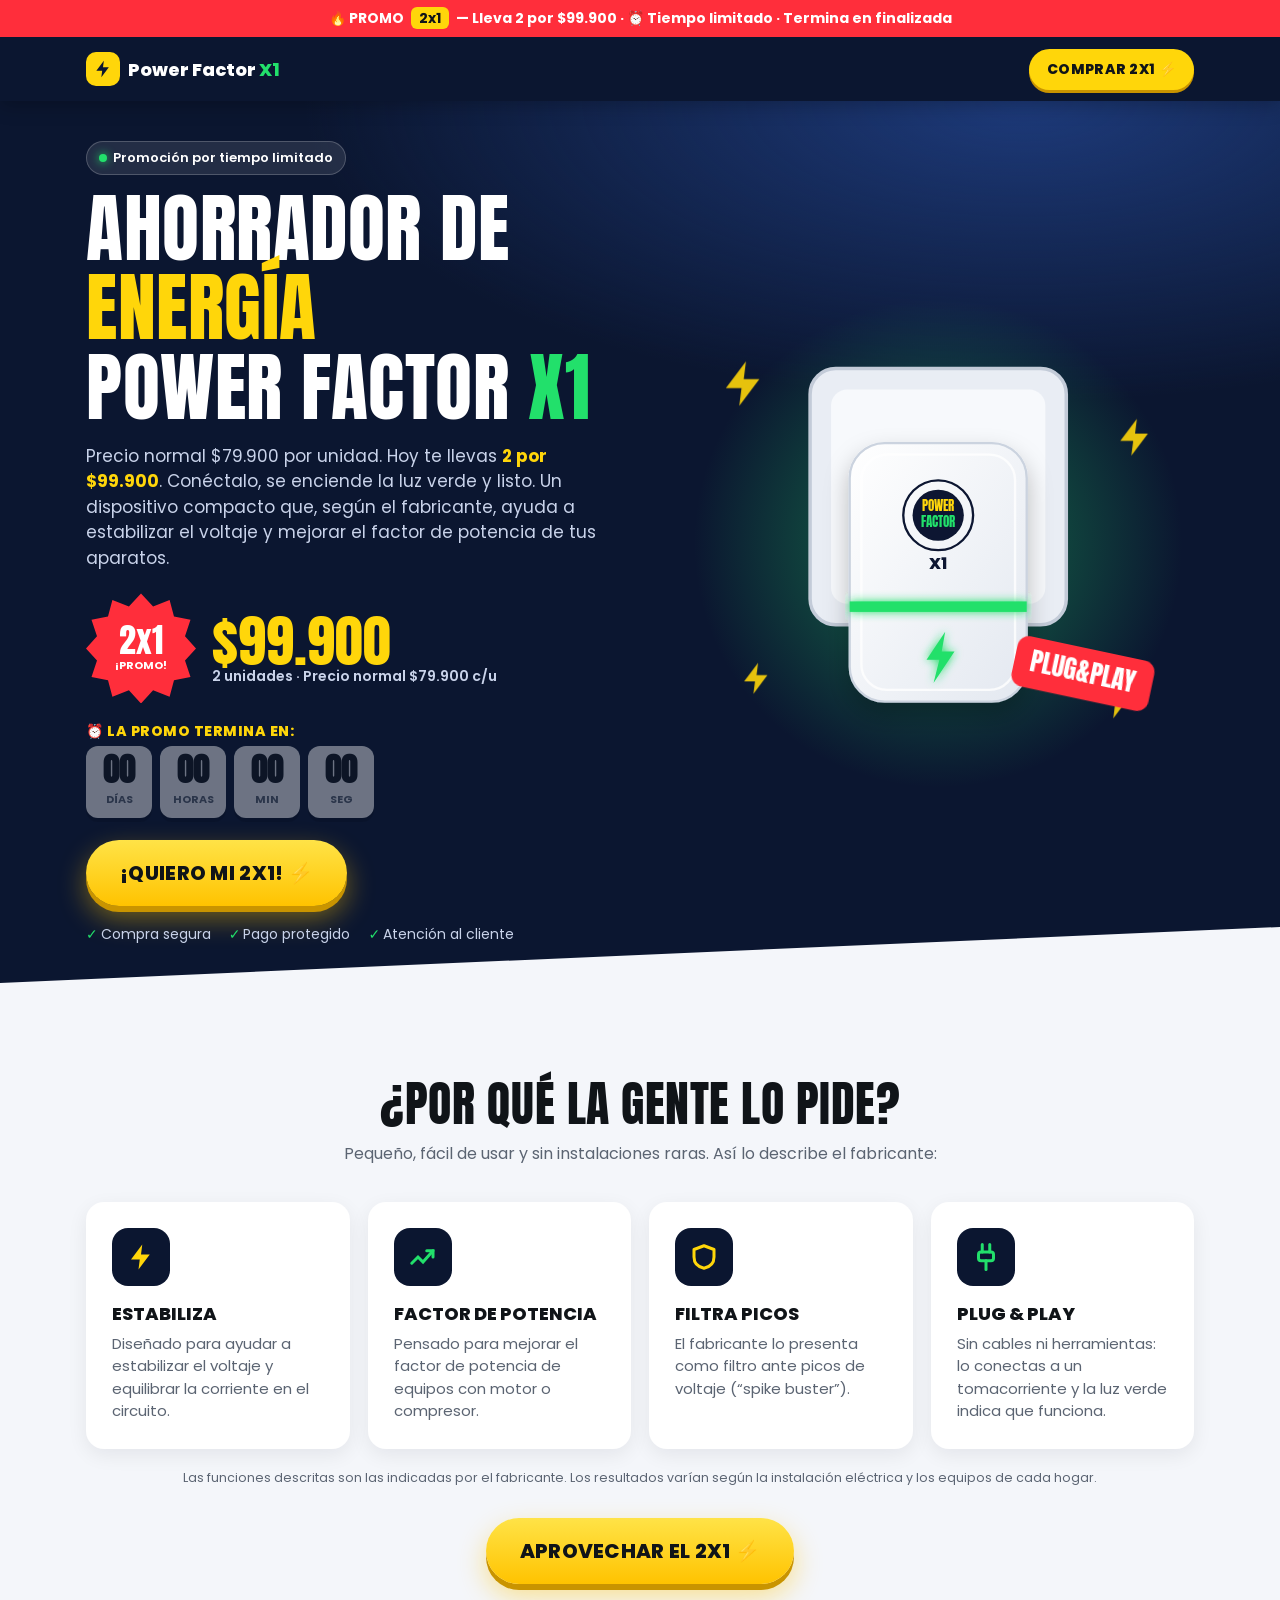
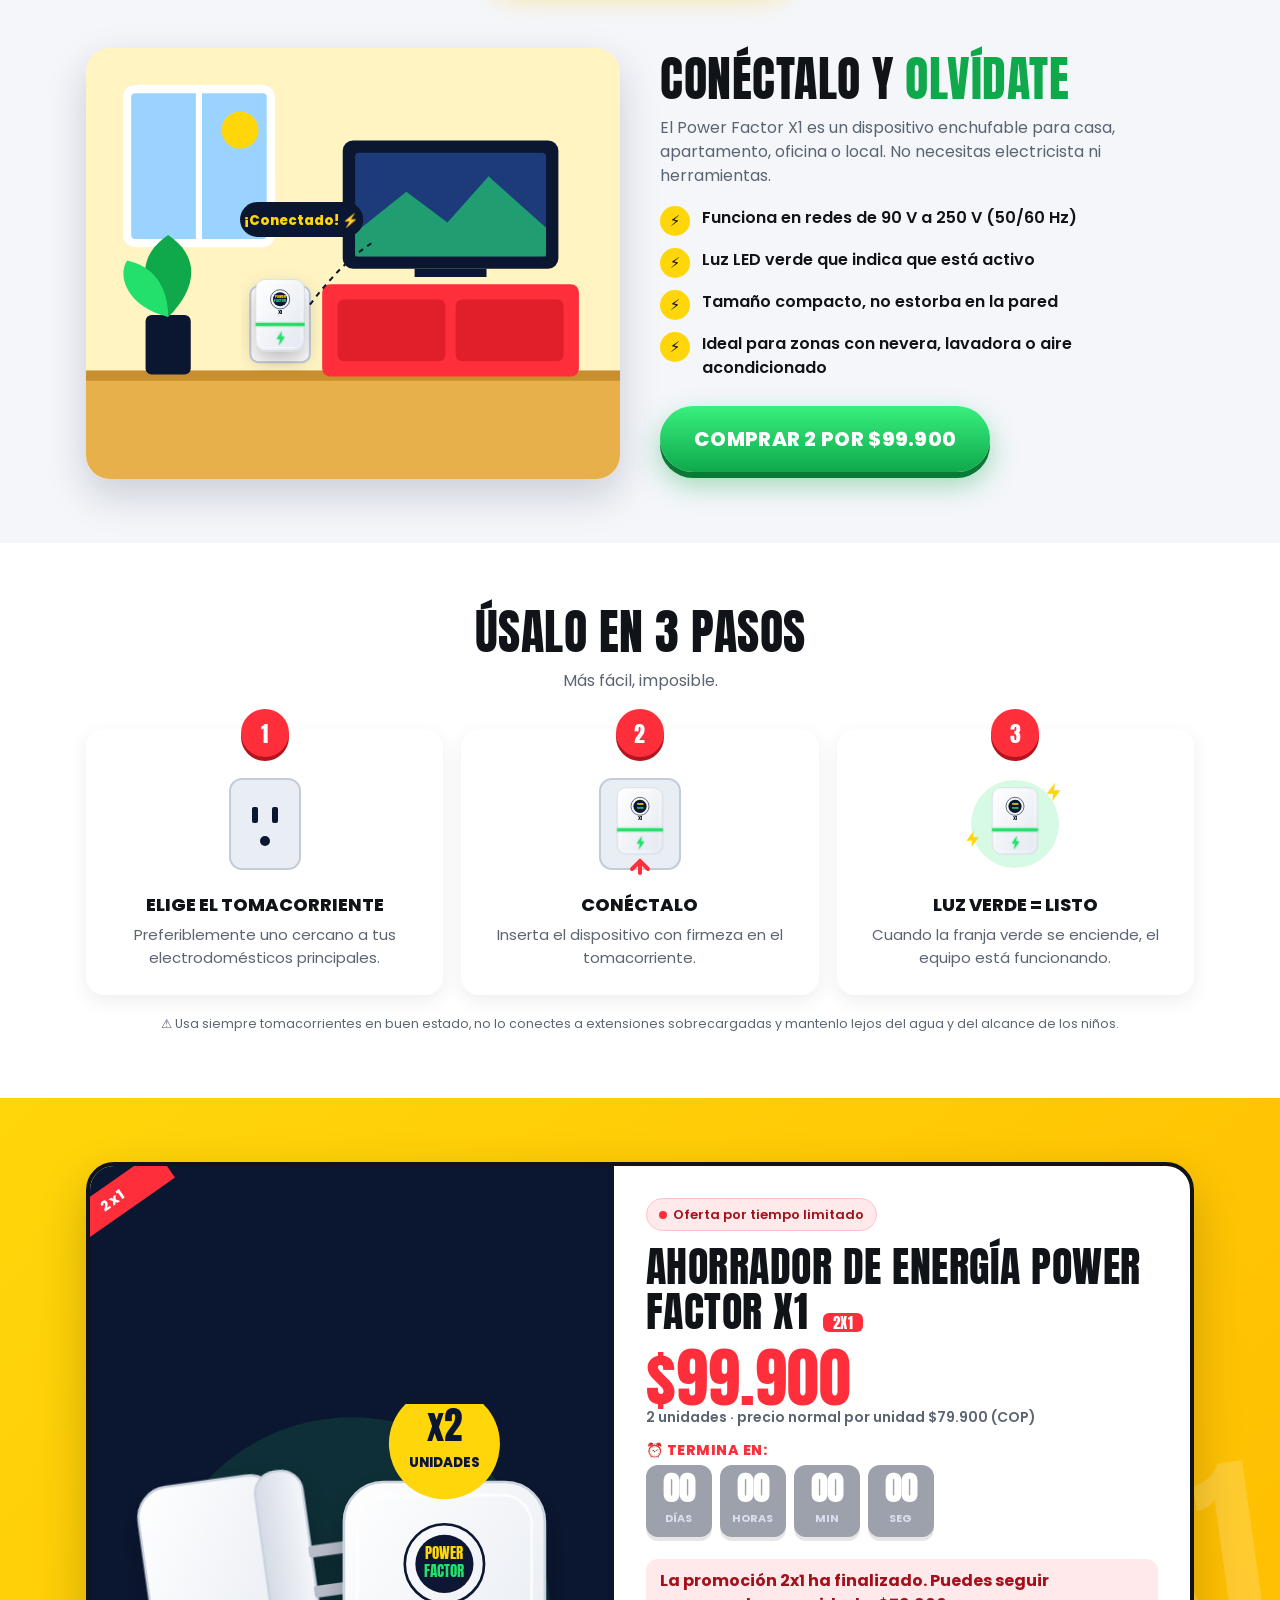
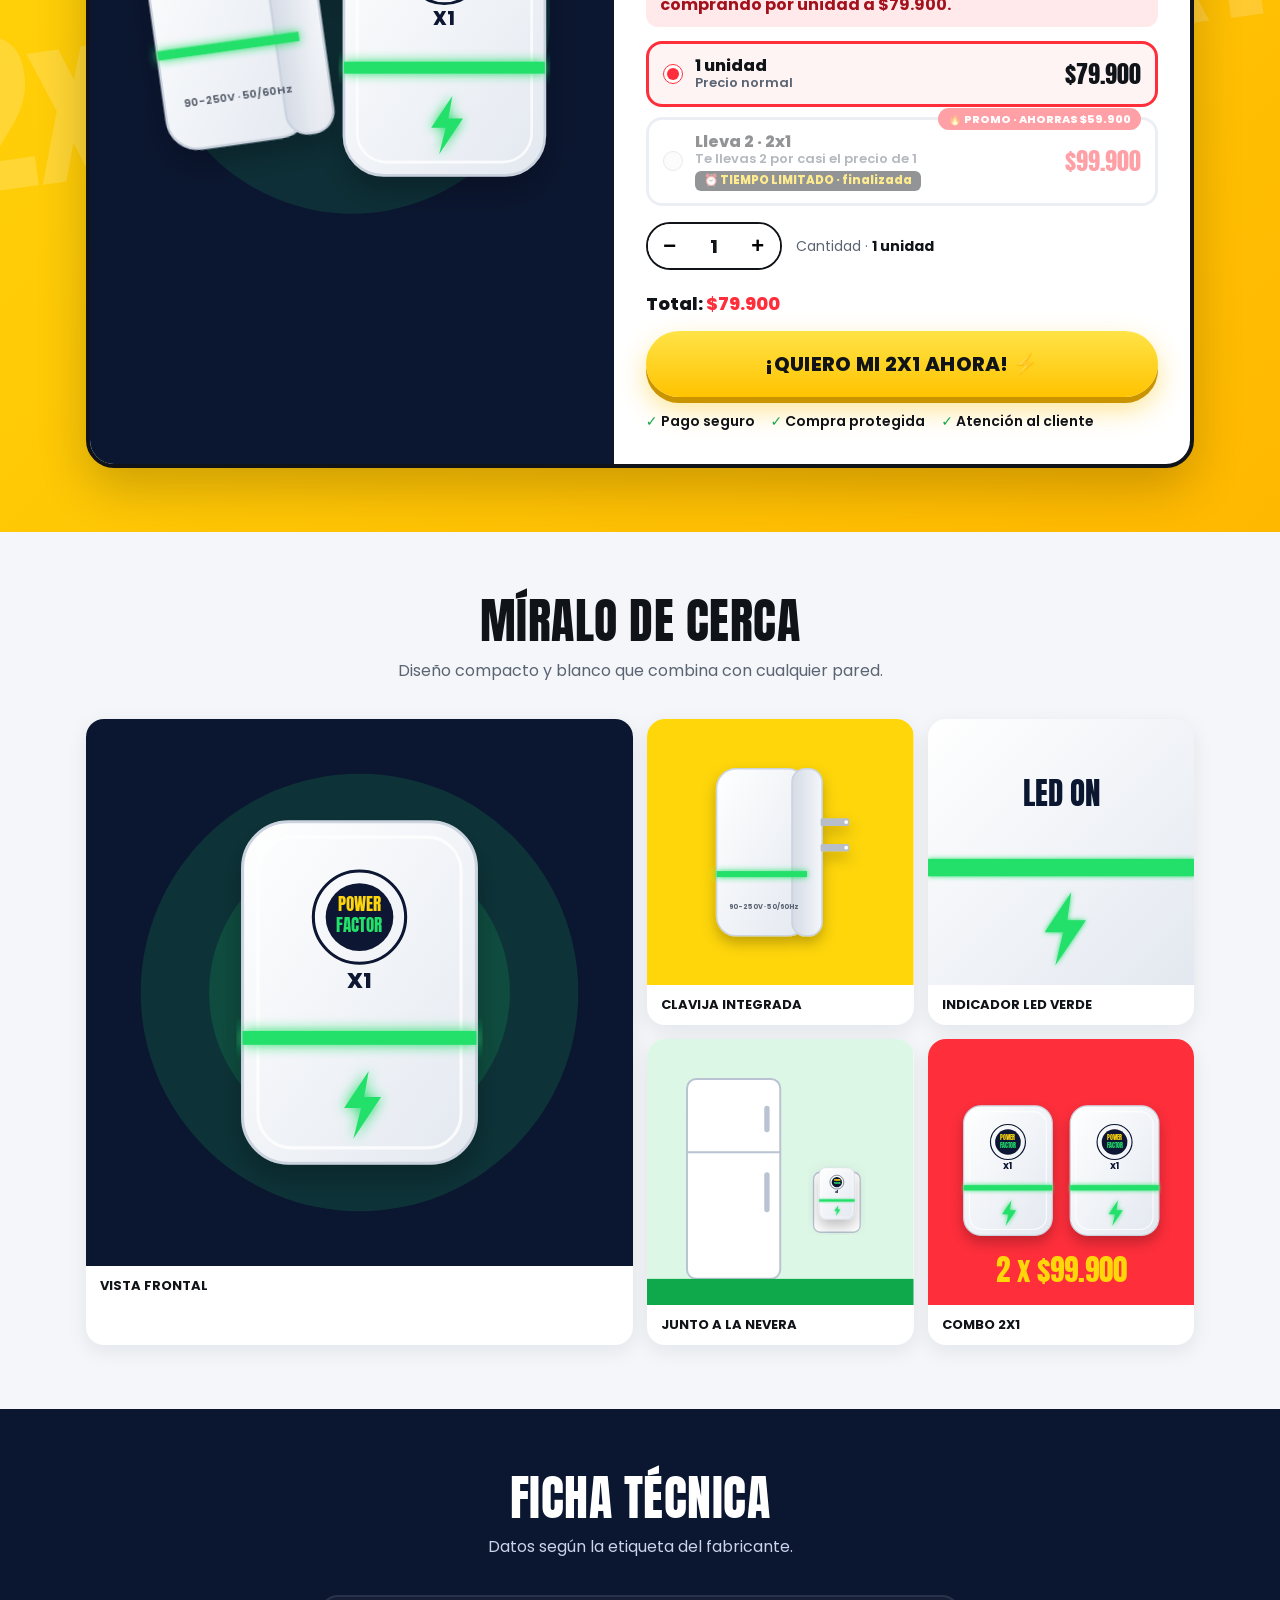
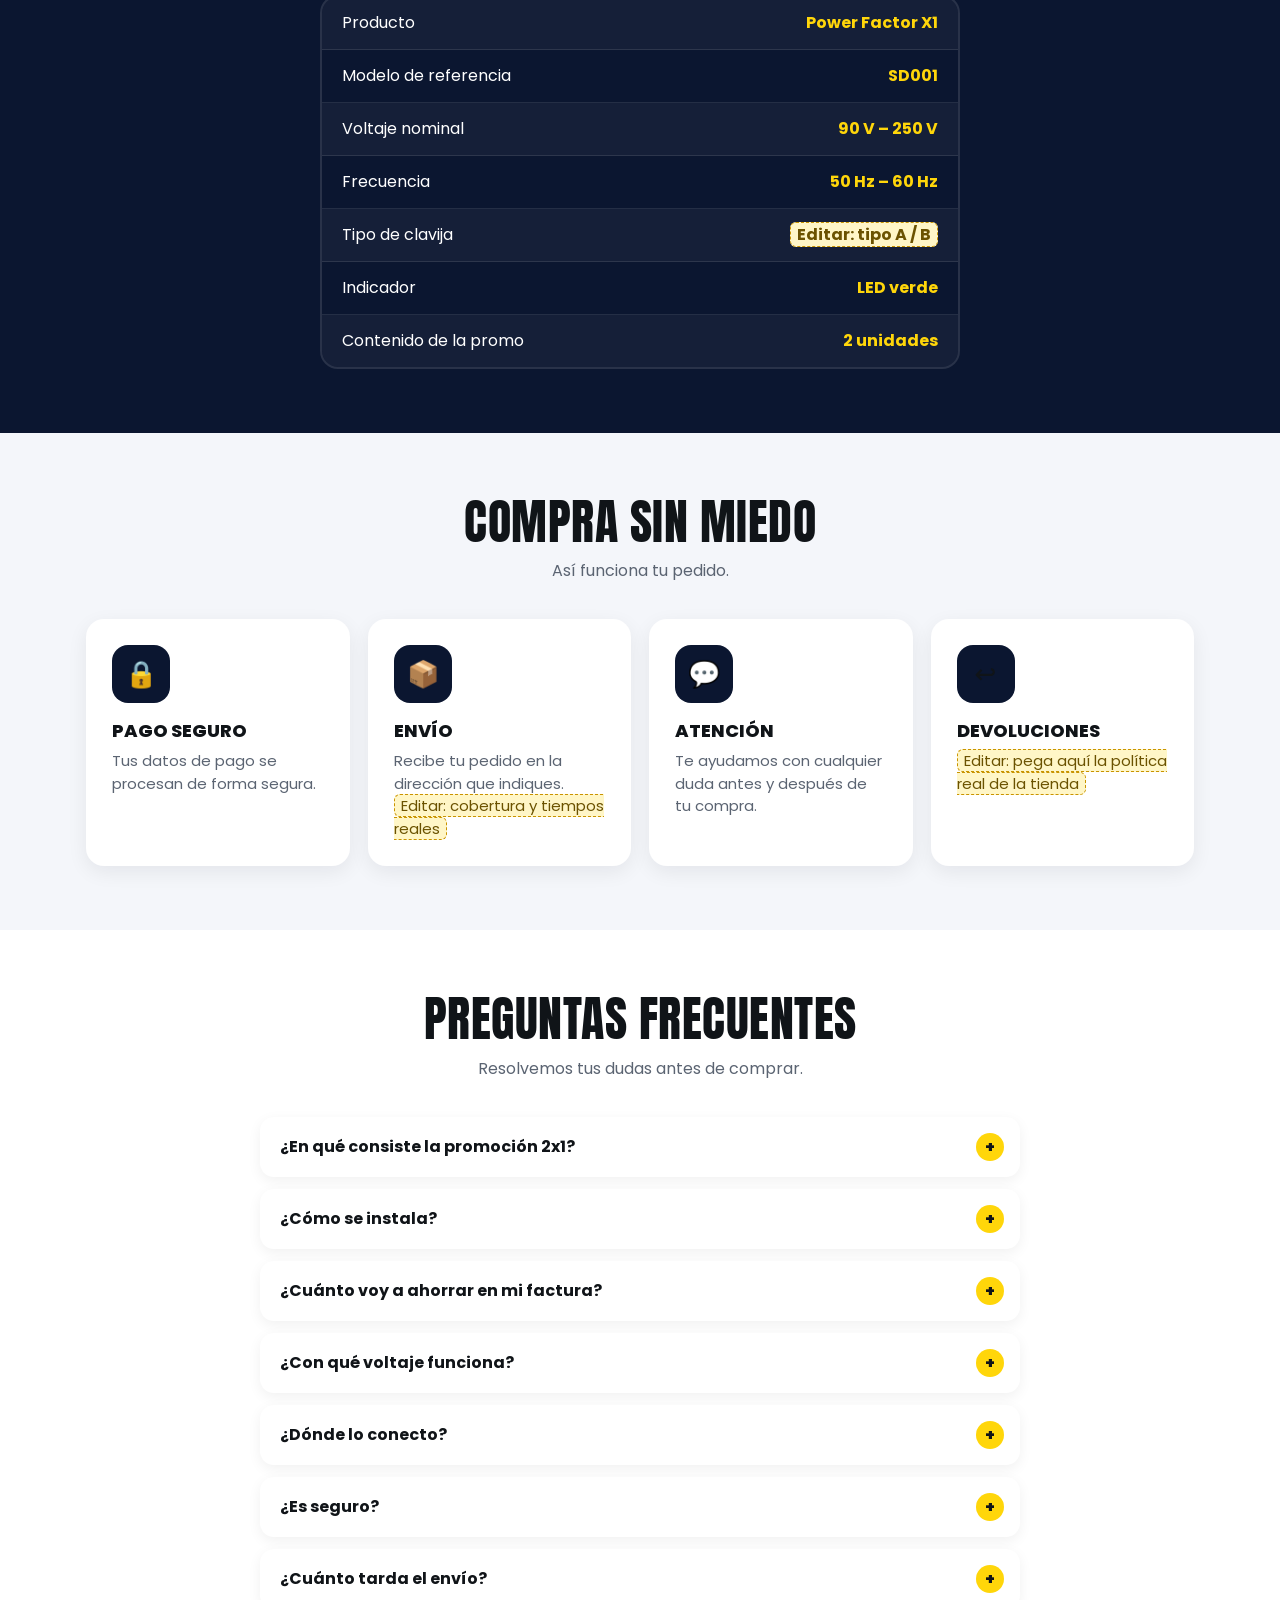
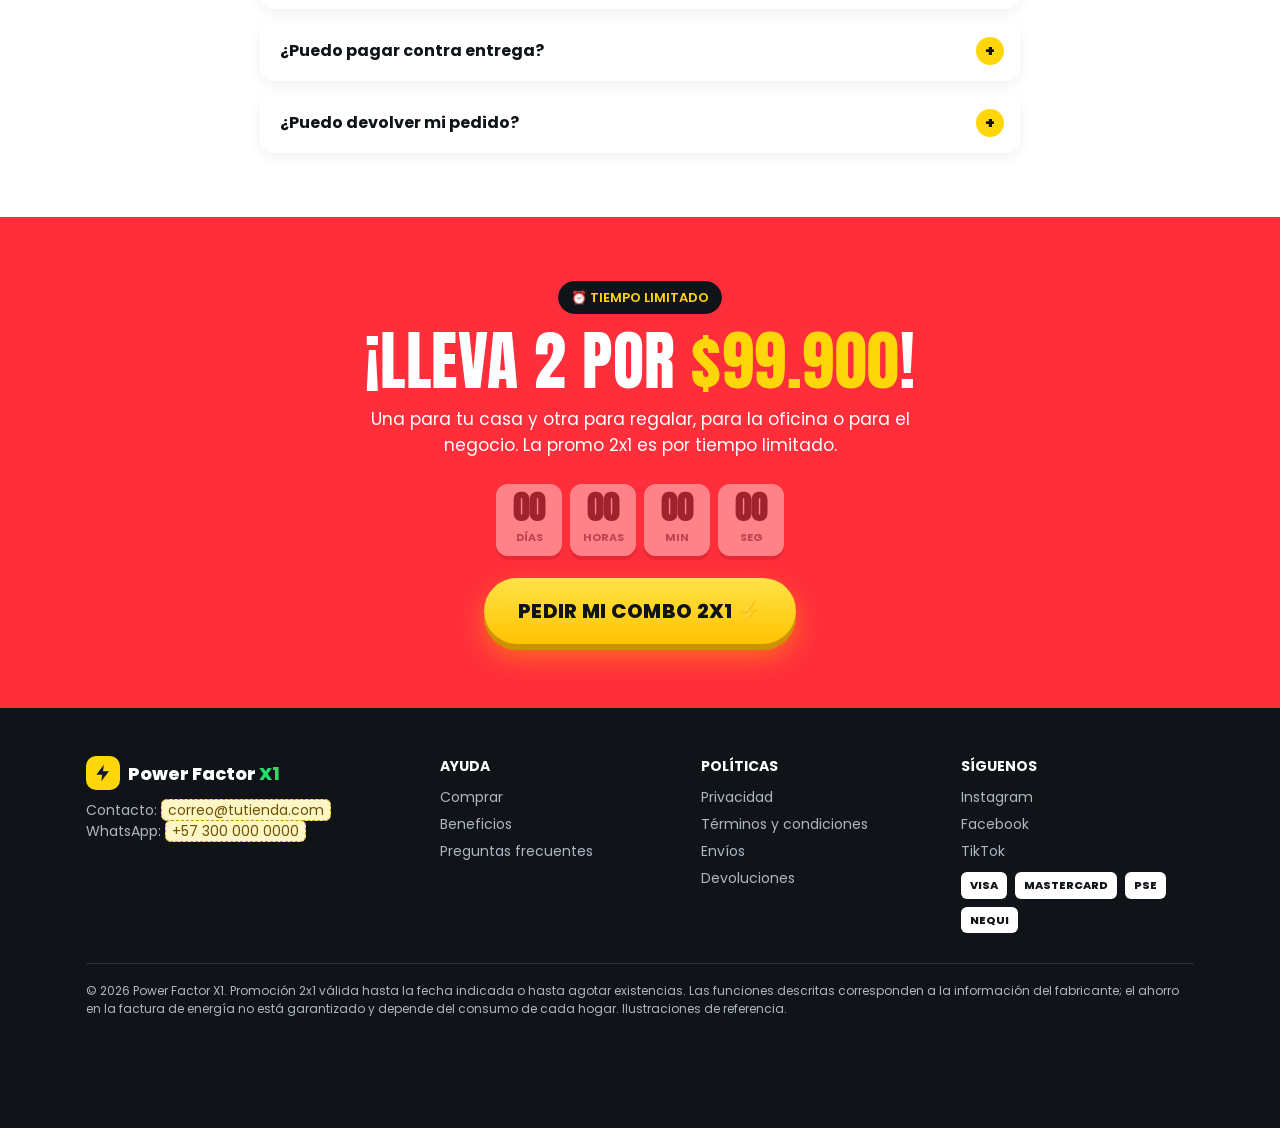
==== power-factor-x1/index.html @ ffefb3b1 "Add Power Factor X1 landing page with 2x1 promo Co-Authored-By: Claude Opus 5.5 <noreply@anthropic.c" ====
<!doctype html>
<html lang="es">
<head>
<meta charset="utf-8">
<meta name="viewport" content="width=device-width, initial-scale=1">
<title>Power Factor X1 – Promo 2x1</title>
<meta name="description" content="Ahorrador De Energía Power Factor X1. Promoción 2x1 por $99.900 por tiempo limitado.">
<link rel="preconnect" href="https://fonts.googleapis.com">
<link rel="preconnect" href="https://fonts.gstatic.com" crossorigin>
<link href="https://fonts.googleapis.com/css2?family=Anton&family=Poppins:wght@400;600;700;800&display=swap" rel="stylesheet">
<style>
  :root{
    --yellow:#FFD60A;
    --green:#22E06B;
    --green-dark:#0FA84B;
    --red:#FF2E3B;
    --navy:#0B1630;
    --navy-2:#13234A;
    --ink:#101418;
    --muted:#5B6472;
    --bg:#F4F6FA;
    --white:#fff;
    --radius:18px;
  }
  *{box-sizing:border-box;margin:0;padding:0}
  html{scroll-behavior:smooth}
  body{font-family:Poppins,system-ui,sans-serif;background:var(--bg);color:var(--ink);line-height:1.5;overflow-x:hidden}
  img,svg{display:block;max-width:100%}
  a{color:inherit}
  .wrap{max-width:1140px;margin:0 auto;padding:0 16px}
  h1,h2,.big{font-family:Anton,Impact,sans-serif;font-weight:400;letter-spacing:.5px;line-height:1.05;text-transform:uppercase}
  h2{font-size:clamp(30px,5vw,48px);text-align:center;margin-bottom:12px}
  .lead{text-align:center;color:var(--muted);max-width:640px;margin:0 auto 36px}
  section{padding:64px 0}

  /* ---------- PROMO BAR ---------- */
  .promobar{background:var(--red);color:#fff;font-weight:700;font-size:14px;text-align:center;padding:8px 12px;position:relative;z-index:30}
  .promobar b{background:var(--yellow);color:var(--ink);padding:1px 8px;border-radius:6px;margin:0 4px}
  .promobar .mini-timer{font-variant-numeric:tabular-nums;white-space:nowrap}

  /* ---------- HEADER ---------- */
  header{background:var(--navy);color:#fff;position:sticky;top:0;z-index:20;box-shadow:0 4px 18px rgba(0,0,0,.25)}
  header .wrap{display:flex;align-items:center;justify-content:space-between;height:64px;gap:12px}
  .logo{display:flex;align-items:center;gap:8px;font-weight:800;font-size:18px;text-decoration:none}
  .logo .bolt{width:34px;height:34px;border-radius:10px;background:var(--yellow);display:grid;place-items:center}
  .logo span em{color:var(--green);font-style:normal}

  /* ---------- BUTTONS ---------- */
  .btn{display:inline-flex;align-items:center;justify-content:center;gap:10px;border:0;cursor:pointer;text-decoration:none;
       font-family:Poppins,sans-serif;font-weight:800;text-transform:uppercase;letter-spacing:.3px;border-radius:999px;transition:transform .15s, box-shadow .15s, filter .15s}
  .btn:hover{transform:translateY(-2px) scale(1.02);filter:brightness(1.05)}
  .btn:active{transform:scale(.98)}
  .btn-promo{background:linear-gradient(180deg,#FFE347,#FFC300);color:var(--ink);font-size:20px;padding:18px 34px;
             box-shadow:0 6px 0 #C99400,0 12px 28px rgba(255,195,0,.45)}
  .btn-promo:hover{box-shadow:0 8px 0 #C99400,0 16px 34px rgba(255,195,0,.55)}
  .btn-green{background:linear-gradient(180deg,#38F07E,var(--green-dark));color:#fff;font-size:20px;padding:18px 34px;
             box-shadow:0 6px 0 #087A35,0 12px 28px rgba(15,168,75,.4)}
  .btn-sm{font-size:14px;padding:10px 18px;background:var(--yellow);color:var(--ink);box-shadow:0 3px 0 #C99400}
  .btn-block{width:100%}
  .pulse{animation:pulse 1.8s infinite}
  @keyframes pulse{0%,100%{transform:scale(1)}50%{transform:scale(1.04)}}
  .tag-2x1{display:inline-block;background:var(--red);color:#fff;font-family:Anton,sans-serif;font-size:15px;padding:2px 10px;border-radius:6px;margin-left:4px}

  /* ---------- HERO ---------- */
  .hero{background:radial-gradient(1200px 500px at 80% 0%, #1D3A7A 0%, transparent 60%), var(--navy);color:#fff;padding:40px 0 70px;position:relative;overflow:hidden}
  .hero::after{content:"";position:absolute;inset:auto -10% -60px -10%;height:120px;background:var(--bg);transform:rotate(-2.5deg)}
  .hero .wrap{display:grid;grid-template-columns:1.1fr 1fr;gap:32px;align-items:center;position:relative;z-index:1}
  .hero h1{font-size:clamp(40px,7vw,76px)}
  .hero h1 .y{color:var(--yellow)}
  .hero h1 .g{color:var(--green)}
  .hero p.sub{font-size:17px;color:#C9D3EA;margin:16px 0 22px;max-width:520px}
  .chip{display:inline-flex;align-items:center;gap:6px;background:rgba(255,255,255,.1);border:1px solid rgba(255,255,255,.2);padding:6px 12px;border-radius:999px;font-size:13px;font-weight:600;margin-bottom:14px}
  .chip i{width:8px;height:8px;border-radius:50%;background:var(--green);box-shadow:0 0 10px var(--green)}
  .price-row{display:flex;align-items:center;gap:16px;flex-wrap:wrap;margin-bottom:18px}
  .burst{width:110px;height:110px;flex:none;display:grid;place-items:center;background:var(--red);color:#fff;text-align:center;
         clip-path:polygon(50% 0,61% 12%,76% 6%,80% 21%,95% 24%,90% 39%,100% 50%,90% 61%,95% 76%,80% 79%,76% 94%,61% 88%,50% 100%,39% 88%,24% 94%,20% 79%,5% 76%,10% 61%,0 50%,10% 39%,5% 24%,20% 21%,24% 6%,39% 12%);
         animation:spin 14s linear infinite}
  .burst span{font-family:Anton,sans-serif;font-size:34px;line-height:1;animation:spin 14s linear infinite reverse;display:block}
  .burst small{display:block;font-size:11px;font-weight:700;font-family:Poppins}
  @keyframes spin{to{transform:rotate(360deg)}}
  .price{font-family:Anton,sans-serif;font-size:56px;color:var(--yellow);line-height:1}
  .price small{display:block;font-family:Poppins;font-size:14px;color:#C9D3EA;font-weight:600}
  .trust-mini{display:flex;flex-wrap:wrap;gap:8px 18px;margin-top:18px;font-size:14px;color:#C9D3EA}
  .trust-mini span::before{content:"✓ ";color:var(--green);font-weight:800}

  /* ---------- TIMER ---------- */
  .timer{display:flex;gap:8px;margin:4px 0 22px}
  .timer .u{background:#fff;color:var(--ink);border-radius:12px;min-width:66px;padding:8px 6px;text-align:center;box-shadow:0 4px 0 rgba(0,0,0,.25)}
  .timer .u b{display:block;font-family:Anton,sans-serif;font-size:32px;line-height:1;font-variant-numeric:tabular-nums}
  .timer .u small{font-size:11px;font-weight:700;color:var(--muted);text-transform:uppercase}
  .timer-label{font-weight:800;color:var(--yellow);text-transform:uppercase;font-size:14px;letter-spacing:.5px}
  .timer.ended .u{opacity:.4}

  /* ---------- CARDS ---------- */
  .grid{display:grid;gap:18px}
  .g4{grid-template-columns:repeat(4,1fr)}
  .g3{grid-template-columns:repeat(3,1fr)}
  .g2{grid-template-columns:repeat(2,1fr)}
  .card{background:#fff;border-radius:var(--radius);padding:24px;box-shadow:0 6px 20px rgba(16,20,24,.07);border:2px solid transparent;transition:border-color .2s, transform .2s}
  .card:hover{border-color:var(--yellow);transform:translateY(-4px)}
  .card .ic{width:58px;height:58px;border-radius:16px;background:var(--navy);display:grid;place-items:center;margin-bottom:14px}
  .card h3{font-size:18px;font-weight:800;margin-bottom:6px;text-transform:uppercase}
  .card p{color:var(--muted);font-size:15px}
  .note{font-size:12.5px;color:var(--muted);text-align:center;margin-top:20px}

  /* ---------- SPLIT ---------- */
  .split{display:grid;grid-template-columns:1fr 1fr;gap:40px;align-items:center}
  .split h2{text-align:left}
  .checklist{list-style:none;display:grid;gap:12px;margin:18px 0 26px}
  .checklist li{display:flex;gap:12px;align-items:flex-start;font-weight:600}
  .checklist li::before{content:"⚡";flex:none;width:30px;height:30px;border-radius:50%;background:var(--yellow);display:grid;place-items:center;font-size:15px}
  .art{border-radius:24px;overflow:hidden;box-shadow:0 16px 40px rgba(11,22,48,.18)}

  /* ---------- STEPS ---------- */
  .steps .card{text-align:center;position:relative;padding-top:38px}
  .steps .num{position:absolute;top:-22px;left:50%;transform:translateX(-50%);width:48px;height:48px;border-radius:50%;background:var(--red);color:#fff;font-family:Anton,sans-serif;font-size:22px;display:grid;place-items:center;box-shadow:0 4px 0 #B3141E}
  .steps svg{margin:0 auto 12px}

  /* ---------- OFFER ---------- */
  .offer{background:linear-gradient(135deg,var(--yellow),#FFB800);position:relative;overflow:hidden}
  .offer::before{content:"2x1 2x1 2x1 2x1 2x1 2x1 2x1 2x1 2x1 2x1 2x1 2x1";position:absolute;top:50%;left:-5%;width:120%;transform:translateY(-50%) rotate(-8deg);
                 font-family:Anton,sans-serif;font-size:180px;line-height:1;color:rgba(255,255,255,.18);white-space:nowrap;pointer-events:none}
  .offer-box{position:relative;background:#fff;border-radius:28px;display:grid;grid-template-columns:1fr 1.1fr;overflow:hidden;box-shadow:0 20px 50px rgba(0,0,0,.2);border:4px solid var(--ink)}
  .offer-art{background:var(--navy);display:grid;place-items:center;padding:24px;position:relative}
  .offer-art .ribbon{position:absolute;top:18px;left:-40px;background:var(--red);color:#fff;font-weight:800;padding:6px 50px;transform:rotate(-35deg);font-size:14px;letter-spacing:1px}
  .offer-body{padding:32px}
  .offer-body h2{text-align:left;font-size:clamp(28px,4vw,42px)}
  .offer-body .price{color:var(--red);font-size:64px}
  .offer-body .price small{color:var(--muted)}
  .offer-body .timer .u{background:var(--navy);color:#fff}
  .offer-body .timer .u small{color:#9FB0D6}
  .offer-body .timer-label{color:var(--red)}
  .packs{display:grid;gap:10px;margin:6px 0 16px}
  .pack{display:flex;align-items:center;gap:12px;border:3px solid #D5DBE5;border-radius:16px;padding:12px 14px;cursor:pointer;position:relative;transition:border-color .15s, background .15s}
  .pack input{accent-color:var(--red);width:20px;height:20px;flex:none}
  .pack .p-name{flex:1;font-weight:800;line-height:1.2}
  .pack .p-name small{display:block;font-weight:600;color:var(--muted);font-size:13px}
  .pack .p-price{font-family:Anton,sans-serif;font-size:24px}
  .pack:has(input:checked){border-color:var(--red);background:#FFF4F4}
  .pack .limit{display:inline-block;margin-top:5px;background:var(--ink);color:var(--yellow);font-size:11.5px;font-weight:800;padding:3px 9px;border-radius:6px;font-variant-numeric:tabular-nums}
  .pack .best{position:absolute;top:-12px;right:14px;background:var(--red);color:#fff;font-size:11px;font-weight:800;padding:3px 10px;border-radius:999px}
  .qty{display:flex;align-items:center;gap:14px;margin:6px 0 20px;flex-wrap:wrap}
  .qty-ctrl{display:flex;align-items:center;border:2px solid var(--ink);border-radius:999px;overflow:hidden}
  .qty-ctrl button{width:44px;height:44px;border:0;background:#fff;font-size:22px;font-weight:800;cursor:pointer}
  .qty-ctrl button:hover{background:var(--yellow)}
  .qty-ctrl output{min-width:44px;text-align:center;font-weight:800;font-size:18px}
  .qty-info{font-size:14px;color:var(--muted)}
  .qty-info b{color:var(--ink)}
  .total{font-weight:800;font-size:18px;margin-bottom:14px}
  .total span{color:var(--red)}
  .ok-list{display:flex;flex-wrap:wrap;gap:6px 16px;margin-top:14px;font-size:14px;font-weight:600}
  .ok-list span::before{content:"✓ ";color:var(--green-dark);font-weight:800}
  .ended-msg{display:none;background:#FFE9EA;color:#A3121C;border-radius:12px;padding:10px 14px;font-weight:700;margin-bottom:14px}
  body.promo-ended .ended-msg{display:block}

  /* ---------- GALLERY ---------- */
  .gallery{display:grid;grid-template-columns:repeat(4,1fr);gap:14px}
  .gallery figure{background:#fff;border-radius:18px;overflow:hidden;box-shadow:0 6px 20px rgba(16,20,24,.08)}
  .gallery figure:first-child{grid-column:span 2;grid-row:span 2}
  .gallery figcaption{font-size:13px;font-weight:700;padding:10px 14px;text-transform:uppercase}
  .gallery svg{width:100%;height:auto}

  /* ---------- SPECS ---------- */
  .specs{background:var(--navy);color:#fff}
  .specs h2{color:#fff}
  .specs .lead{color:#C9D3EA}
  .spec-table{max-width:640px;margin:0 auto;border-radius:18px;overflow:hidden;border:2px solid rgba(255,255,255,.12)}
  .spec-table div{display:flex;justify-content:space-between;gap:16px;padding:14px 20px;border-bottom:1px solid rgba(255,255,255,.1)}
  .spec-table div:nth-child(odd){background:rgba(255,255,255,.04)}
  .spec-table div:last-child{border:0}
  .spec-table b{color:var(--yellow)}

  /* ---------- FAQ ---------- */
  .faq{max-width:760px;margin:0 auto;display:grid;gap:12px}
  .faq details{background:#fff;border-radius:14px;box-shadow:0 4px 14px rgba(16,20,24,.06);overflow:hidden}
  .faq summary{cursor:pointer;list-style:none;padding:18px 54px 18px 20px;font-weight:700;position:relative}
  .faq summary::-webkit-details-marker{display:none}
  .faq summary::after{content:"+";position:absolute;right:16px;top:50%;transform:translateY(-50%);width:28px;height:28px;border-radius:50%;background:var(--yellow);display:grid;place-items:center;font-weight:800}
  .faq details[open] summary::after{content:"–"}
  .faq details p{padding:0 20px 18px;color:var(--muted)}
  .edit{background:#FFF6C7;border:1px dashed #C99400;border-radius:6px;padding:0 6px;color:#6B5200}

  /* ---------- FINAL CTA ---------- */
  .final{background:var(--red);color:#fff;text-align:center}
  .final h2{color:#fff;font-size:clamp(36px,6vw,64px)}
  .final h2 span{color:var(--yellow)}
  .final p{margin:0 auto 26px;max-width:560px;font-size:17px}
  .final .timer{justify-content:center}
  .final .timer-label{color:#fff}

  /* ---------- FOOTER ---------- */
  footer{background:var(--ink);color:#AEB6C4;padding:48px 0 110px;font-size:14px}
  footer .cols{display:grid;grid-template-columns:1.4fr 1fr 1fr 1fr;gap:28px}
  footer h4{color:#fff;font-size:14px;text-transform:uppercase;margin-bottom:10px}
  footer ul{list-style:none;display:grid;gap:6px}
  footer a{text-decoration:none}
  footer a:hover{color:var(--yellow)}
  .pay{display:flex;gap:8px;flex-wrap:wrap;margin-top:10px}
  .pay span{background:#fff;color:var(--ink);font-weight:800;font-size:11px;padding:5px 9px;border-radius:6px}
  .legal{border-top:1px solid #2A313B;margin-top:30px;padding-top:18px;font-size:12px}

  /* ---------- STICKY MOBILE ---------- */
  .sticky{position:fixed;left:0;right:0;bottom:0;z-index:40;background:#fff;box-shadow:0 -6px 20px rgba(0,0,0,.15);padding:10px 16px;display:none;align-items:center;gap:12px}
  .sticky .s-info{flex:1;min-width:0;line-height:1.25}
  .sticky .s-info b,.sticky .s-info small{white-space:nowrap;overflow:hidden;text-overflow:ellipsis}
  .sticky .s-info b{font-family:Anton,sans-serif;font-size:20px;color:var(--red);display:block}
  .sticky .s-info small{display:block;font-size:11.5px;color:var(--muted);font-weight:600;font-variant-numeric:tabular-nums}
  .sticky .btn{font-size:16px;padding:14px 18px;width:auto;flex:none}

  /* ---------- REVEAL ---------- */
  .rv{opacity:0;transform:translateY(24px);transition:opacity .6s, transform .6s}
  .rv.in{opacity:1;transform:none}
  @media (prefers-reduced-motion:reduce){.rv{opacity:1;transform:none}.pulse,.burst,.burst span{animation:none}}

  /* ---------- RESPONSIVE ---------- */
  @media (max-width:900px){
    .hero .wrap,.split,.offer-box{grid-template-columns:1fr}
    .g4{grid-template-columns:repeat(2,1fr)}
    .g3{grid-template-columns:1fr;gap:34px}
    .gallery{grid-template-columns:repeat(2,1fr)}
    footer .cols{grid-template-columns:1fr 1fr}
    .hero-art{order:-1;max-width:380px;margin:0 auto}
    .split h2{text-align:center}
  }
  @media (max-width:560px){
    section{padding:48px 0}
    .g4,.g2{grid-template-columns:1fr}
    .btn-promo,.btn-green{width:100%;font-size:18px;padding:17px 20px}
    .timer .u{min-width:0;flex:1}
    .price{font-size:48px}
    .offer-body{padding:22px}
    .offer-body .price{font-size:52px}
    .header-cta{display:none}
    .sticky{display:flex}
    .promobar{font-size:12.5px}
    .gallery figure:first-child{grid-column:span 2;grid-row:auto}
  }
</style>
</head>
<body>

<!-- =========================================================
     SVG reutilizables: el dispositivo dibujado (ilustración propia)
========================================================== -->
<svg width="0" height="0" style="position:absolute" aria-hidden="true">
  <defs>
    <linearGradient id="caseG" x1="0" x2="1" y1="0" y2="1">
      <stop offset="0" stop-color="#FFFFFF"/><stop offset="1" stop-color="#E3E8F0"/>
    </linearGradient>
    <linearGradient id="sideG" x1="0" x2="1">
      <stop offset="0" stop-color="#D5DBE5"/><stop offset="1" stop-color="#F4F6FA"/>
    </linearGradient>
    <filter id="glow" x="-50%" y="-200%" width="200%" height="500%">
      <feGaussianBlur stdDeviation="4" result="b"/><feMerge><feMergeNode in="b"/><feMergeNode in="SourceGraphic"/></feMerge>
    </filter>
    <filter id="shadow" x="-30%" y="-30%" width="160%" height="160%">
      <feDropShadow dx="0" dy="10" stdDeviation="10" flood-color="#000" flood-opacity=".25"/>
    </filter>
    <!-- Vista frontal: 160 x 230 -->
    <symbol id="dev" viewBox="0 0 160 230">
      <rect x="4" y="4" width="152" height="222" rx="30" fill="url(#caseG)" stroke="#CBD3DF" stroke-width="2"/>
      <rect x="14" y="14" width="132" height="202" rx="22" fill="none" stroke="#fff" stroke-width="2" opacity=".8"/>
      <circle cx="80" cy="66" r="30" fill="none" stroke="#0B1630" stroke-width="2"/>
      <circle cx="80" cy="66" r="22" fill="#0B1630"/>
      <text x="80" y="62" text-anchor="middle" font-family="Anton,Impact,sans-serif" font-size="11" fill="#FFD60A">POWER</text>
      <text x="80" y="76" text-anchor="middle" font-family="Anton,Impact,sans-serif" font-size="11" fill="#22E06B">FACTOR</text>
      <text x="80" y="112" text-anchor="middle" font-family="Poppins,sans-serif" font-weight="800" font-size="14" fill="#0B1630">X1</text>
      <rect x="4" y="140" width="152" height="9" fill="#22E06B" filter="url(#glow)"/>
      <path d="M86 166 l-16 24 h11 l-5 20 l18 -27 h-11 z" fill="#22E06B" filter="url(#glow)"/>
    </symbol>
    <!-- Vista lateral con clavija: 200 x 230 -->
    <symbol id="devSide" viewBox="0 0 200 230">
      <rect x="20" y="4" width="120" height="222" rx="26" fill="url(#caseG)" stroke="#CBD3DF" stroke-width="2"/>
      <rect x="120" y="4" width="40" height="222" rx="18" fill="url(#sideG)" stroke="#CBD3DF" stroke-width="2"/>
      <rect x="20" y="140" width="120" height="8" fill="#22E06B" filter="url(#glow)"/>
      <rect x="158" y="70" width="38" height="10" rx="2" fill="#B7BEC9"/>
      <rect x="158" y="104" width="38" height="10" rx="2" fill="#B7BEC9"/>
      <circle cx="192" cy="75" r="2.5" fill="#fff"/><circle cx="192" cy="109" r="2.5" fill="#fff"/>
      <text x="36" y="190" font-family="Poppins,sans-serif" font-size="9" font-weight="700" fill="#5B6472">90-250V · 50/60Hz</text>
    </symbol>
    <!-- Bolt icon -->
    <symbol id="bolt" viewBox="0 0 24 24"><path d="M13 2 4 14h7l-1 8 9-12h-7z"/></symbol>
  </defs>
</svg>

<!-- ================= PROMO BAR ================= -->
<div class="promobar">
  🔥 PROMO <b>2x1</b> — Lleva 2 por $99.900 · ⏰ Tiempo limitado · Termina en <span class="mini-timer" data-mini>--:--:--</span>
</div>

<!-- ================= HEADER ================= -->
<header>
  <div class="wrap">
    <a href="#" class="logo" aria-label="Power Factor X1">
      <span class="bolt"><svg width="20" height="20" fill="#0B1630"><use href="#bolt"/></svg></span>
      <span>Power Factor <em>X1</em></span>
    </a>
    <a href="#oferta" class="btn btn-sm header-cta">Comprar 2x1 ⚡</a>
  </div>
</header>

<!-- ================= HERO ================= -->
<section class="hero">
  <div class="wrap">
    <div class="rv">
      <div class="chip"><i></i> Promoción por tiempo limitado</div>
      <h1>Ahorrador de <span class="y">Energía</span><br>Power Factor <span class="g">X1</span></h1>
      <p class="sub">Precio normal $79.900 por unidad. Hoy te llevas <b style="color:#FFD60A">2 por $99.900</b>. Conéctalo, se enciende la luz verde y listo. Un dispositivo compacto que, según el fabricante, ayuda a estabilizar el voltaje y mejorar el factor de potencia de tus aparatos.</p>

      <div class="price-row">
        <div class="burst"><div><span>2x1</span><small>¡PROMO!</small></div></div>
        <div class="price">$99.900<small>2 unidades · Precio normal $79.900 c/u</small></div>
      </div>

      <div class="timer-label">⏰ La promo termina en:</div>
      <div class="timer" data-timer>
        <div class="u"><b data-d>00</b><small>Días</small></div>
        <div class="u"><b data-h>00</b><small>Horas</small></div>
        <div class="u"><b data-m>00</b><small>Min</small></div>
        <div class="u"><b data-s>00</b><small>Seg</small></div>
      </div>

      <a href="#oferta" class="btn btn-promo pulse">¡Quiero mi 2x1! ⚡</a>
      <div class="trust-mini"><span>Compra segura</span><span>Pago protegido</span><span>Atención al cliente</span></div>
    </div>

    <!-- Ilustración hero: toma de pared + dispositivo -->
    <div class="hero-art rv">
      <svg viewBox="0 0 440 440" role="img" aria-label="Ilustración del Power Factor X1 conectado a la pared">
        <defs>
          <radialGradient id="halo"><stop offset="0" stop-color="#22E06B" stop-opacity=".45"/><stop offset="1" stop-color="#22E06B" stop-opacity="0"/></radialGradient>
        </defs>
        <circle cx="220" cy="220" r="210" fill="url(#halo)"/>
        <!-- rayos -->
        <g fill="#FFD60A" opacity=".9">
          <use href="#bolt" x="30" y="60" width="46" height="46"/>
          <use href="#bolt" x="370" y="110" width="38" height="38"/>
          <use href="#bolt" x="352" y="330" width="44" height="44"/>
          <use href="#bolt" x="48" y="320" width="32" height="32"/>
        </g>
        <!-- placa de pared -->
        <rect x="110" y="70" width="220" height="220" rx="22" fill="#E9EDF4" stroke="#C3CBD8" stroke-width="3"/>
        <rect x="128" y="88" width="184" height="184" rx="14" fill="#F7F9FC"/>
        <!-- dispositivo -->
        <use href="#dev" x="140" y="120" width="160" height="250" filter="url(#shadow)"/>
        <!-- sticker -->
        <g transform="translate(300 300) rotate(12)">
          <rect x="-10" y="0" width="120" height="44" rx="10" fill="#FF2E3B"/>
          <text x="50" y="29" text-anchor="middle" font-family="Anton,sans-serif" font-size="22" fill="#fff">PLUG&amp;PLAY</text>
        </g>
      </svg>
    </div>
  </div>
</section>

<!-- ================= BENEFICIOS ================= -->
<section id="beneficios">
  <div class="wrap">
    <h2 class="rv">¿Por qué la gente lo pide?</h2>
    <p class="lead rv">Pequeño, fácil de usar y sin instalaciones raras. Así lo describe el fabricante:</p>
    <div class="grid g4">
      <div class="card rv">
        <div class="ic"><svg width="30" height="30" fill="#FFD60A"><use href="#bolt"/></svg></div>
        <h3>Estabiliza</h3>
        <p>Diseñado para ayudar a estabilizar el voltaje y equilibrar la corriente en el circuito.</p>
      </div>
      <div class="card rv">
        <div class="ic"><svg width="30" height="30" viewBox="0 0 24 24" fill="none" stroke="#22E06B" stroke-width="2.4" stroke-linecap="round"><path d="M3 17l5-5 4 4 8-9"/><path d="M15 7h5v5"/></svg></div>
        <h3>Factor de potencia</h3>
        <p>Pensado para mejorar el factor de potencia de equipos con motor o compresor.</p>
      </div>
      <div class="card rv">
        <div class="ic"><svg width="30" height="30" viewBox="0 0 24 24" fill="none" stroke="#FFD60A" stroke-width="2.4" stroke-linejoin="round"><path d="M12 3l8 3v6c0 5-3.5 8-8 9-4.5-1-8-4-8-9V6z"/></svg></div>
        <h3>Filtra picos</h3>
        <p>El fabricante lo presenta como filtro ante picos de voltaje (“spike buster”).</p>
      </div>
      <div class="card rv">
        <div class="ic"><svg width="30" height="30" viewBox="0 0 24 24" fill="none" stroke="#22E06B" stroke-width="2.4" stroke-linecap="round"><path d="M9 2v6M15 2v6"/><rect x="6" y="8" width="12" height="7" rx="2"/><path d="M12 15v7"/></svg></div>
        <h3>Plug &amp; Play</h3>
        <p>Sin cables ni herramientas: lo conectas a un tomacorriente y la luz verde indica que funciona.</p>
      </div>
    </div>
    <p class="note rv">Las funciones descritas son las indicadas por el fabricante. Los resultados varían según la instalación eléctrica y los equipos de cada hogar.</p>
    <div style="text-align:center;margin-top:30px" class="rv">
      <a href="#oferta" class="btn btn-promo">Aprovechar el 2x1 ⚡</a>
    </div>
  </div>
</section>

<!-- ================= QUE ES ================= -->
<section style="padding-top:0">
  <div class="wrap split">
    <div class="art rv">
      <!-- Escena: sala con TV, dispositivo en la pared -->
      <svg viewBox="0 0 520 420" role="img" aria-label="Ilustración del dispositivo en una sala">
        <rect width="520" height="420" fill="#FFF4C2"/>
        <rect y="320" width="520" height="100" fill="#E8B04B"/>
        <rect y="314" width="520" height="10" fill="#C98E2E"/>
        <!-- ventana -->
        <rect x="40" y="40" width="140" height="150" rx="8" fill="#9BD3FF" stroke="#fff" stroke-width="8"/>
        <line x1="110" y1="40" x2="110" y2="190" stroke="#fff" stroke-width="6"/>
        <circle cx="150" cy="80" r="18" fill="#FFD60A"/>
        <!-- TV -->
        <rect x="250" y="90" width="210" height="125" rx="10" fill="#0B1630"/>
        <rect x="262" y="102" width="186" height="101" rx="4" fill="#1D3A7A"/>
        <path d="M262 180 l50 -40 l40 30 l40 -45 l56 50 v28 h-186z" fill="#22E06B" opacity=".6"/>
        <rect x="320" y="215" width="70" height="8" fill="#0B1630"/>
        <!-- mueble -->
        <rect x="230" y="230" width="250" height="90" rx="8" fill="#FF2E3B"/>
        <rect x="245" y="245" width="105" height="60" rx="6" fill="#E01F2B"/>
        <rect x="360" y="245" width="105" height="60" rx="6" fill="#E01F2B"/>
        <!-- planta -->
        <rect x="58" y="260" width="44" height="58" rx="6" fill="#0B1630"/>
        <path d="M80 262 c-30 -30 -30 -60 0 -80 c30 20 30 50 0 80z" fill="#0FA84B"/>
        <path d="M80 262 c-40 -10 -50 -40 -40 -55 c25 5 40 25 40 55z" fill="#22E06B"/>
        <!-- tomacorriente con dispositivo -->
        <rect x="160" y="232" width="58" height="74" rx="8" fill="#fff" stroke="#C3CBD8" stroke-width="2"/>
        <use href="#dev" x="164" y="222" width="50" height="76" filter="url(#shadow)"/>
        <!-- callout -->
        <path d="M218 250 q30 -40 60 -60" fill="none" stroke="#0B1630" stroke-width="2" stroke-dasharray="5 5"/>
        <g transform="translate(150 150)">
          <rect width="120" height="34" rx="17" fill="#0B1630"/>
          <text x="60" y="22" text-anchor="middle" font-family="Poppins,sans-serif" font-weight="800" font-size="13" fill="#FFD60A">¡Conectado! ⚡</text>
        </g>
      </svg>
    </div>
    <div class="rv">
      <h2>Conéctalo y <span style="color:var(--green-dark)">olvídate</span></h2>
      <p style="color:var(--muted)">El Power Factor X1 es un dispositivo enchufable para casa, apartamento, oficina o local. No necesitas electricista ni herramientas.</p>
      <ul class="checklist">
        <li>Funciona en redes de 90 V a 250 V (50/60 Hz)</li>
        <li>Luz LED verde que indica que está activo</li>
        <li>Tamaño compacto, no estorba en la pared</li>
        <li>Ideal para zonas con nevera, lavadora o aire acondicionado</li>
      </ul>
      <a href="#oferta" class="btn btn-green">Comprar 2 por $99.900</a>
    </div>
  </div>
</section>

<!-- ================= CÓMO SE USA ================= -->
<section style="background:#fff">
  <div class="wrap">
    <h2 class="rv">Úsalo en 3 pasos</h2>
    <p class="lead rv">Más fácil, imposible.</p>
    <div class="grid g3 steps">
      <div class="card rv">
        <div class="num">1</div>
        <svg width="120" height="110" viewBox="0 0 120 110"><rect x="25" y="10" width="70" height="90" rx="12" fill="#E9EDF4" stroke="#C3CBD8" stroke-width="2"/><rect x="47" y="38" width="6" height="16" rx="2" fill="#0B1630"/><rect x="67" y="38" width="6" height="16" rx="2" fill="#0B1630"/><circle cx="60" cy="72" r="5" fill="#0B1630"/></svg>
        <h3>Elige el tomacorriente</h3>
        <p>Preferiblemente uno cercano a tus electrodomésticos principales.</p>
      </div>
      <div class="card rv">
        <div class="num">2</div>
        <svg width="120" height="110" viewBox="0 0 120 110"><rect x="20" y="10" width="80" height="90" rx="12" fill="#E9EDF4" stroke="#C3CBD8" stroke-width="2"/><use href="#dev" x="36" y="14" width="48" height="76"/><path d="M60 104 v-8" stroke="#FF2E3B" stroke-width="4" stroke-linecap="round"/><path d="M52 100 l8 -8 l8 8" fill="none" stroke="#FF2E3B" stroke-width="4" stroke-linecap="round"/></svg>
        <h3>Conéctalo</h3>
        <p>Inserta el dispositivo con firmeza en el tomacorriente.</p>
      </div>
      <div class="card rv">
        <div class="num">3</div>
        <svg width="120" height="110" viewBox="0 0 120 110"><circle cx="60" cy="55" r="44" fill="#22E06B" opacity=".18"/><use href="#dev" x="36" y="14" width="48" height="76"/><g fill="#FFD60A"><use href="#bolt" x="88" y="12" width="22" height="22"/><use href="#bolt" x="8" y="60" width="20" height="20"/></g></svg>
        <h3>Luz verde = listo</h3>
        <p>Cuando la franja verde se enciende, el equipo está funcionando.</p>
      </div>
    </div>
    <p class="note rv">⚠️ Usa siempre tomacorrientes en buen estado, no lo conectes a extensiones sobrecargadas y mantenlo lejos del agua y del alcance de los niños.</p>
  </div>
</section>

<!-- ================= OFERTA ================= -->
<section class="offer" id="oferta">
  <div class="wrap">
    <div class="offer-box rv">
      <div class="offer-art">
        <div class="ribbon">2x1</div>
        <svg viewBox="0 0 360 320" role="img" aria-label="Dos unidades del Power Factor X1">
          <circle cx="180" cy="160" r="150" fill="#22E06B" opacity=".12"/>
          <use href="#devSide" x="10" y="40" width="180" height="230" filter="url(#shadow)" transform="rotate(-8 100 150)"/>
          <use href="#dev" x="170" y="50" width="160" height="240" filter="url(#shadow)"/>
          <g transform="translate(250 30)">
            <circle r="42" fill="#FFD60A"/>
            <text y="-2" text-anchor="middle" font-family="Anton,sans-serif" font-size="28" fill="#0B1630">x2</text>
            <text y="18" text-anchor="middle" font-family="Poppins,sans-serif" font-weight="800" font-size="10" fill="#0B1630">UNIDADES</text>
          </g>
        </svg>
      </div>
      <div class="offer-body">
        <div class="chip" style="background:#FFE9EA;color:#A3121C;border-color:#FFC2C6"><i style="background:var(--red);box-shadow:none"></i> Oferta por tiempo limitado</div>
        <h2>Ahorrador De Energía Power Factor X1 <span class="tag-2x1">2x1</span></h2>
        <div class="price" style="margin:12px 0 16px">$99.900<small>2 unidades · precio normal por unidad $79.900 (COP)</small></div>

        <div class="timer-label">⏰ Termina en:</div>
        <div class="timer" data-timer>
          <div class="u"><b data-d>00</b><small>Días</small></div>
          <div class="u"><b data-h>00</b><small>Horas</small></div>
          <div class="u"><b data-m>00</b><small>Min</small></div>
          <div class="u"><b data-s>00</b><small>Seg</small></div>
        </div>

        <div class="ended-msg">La promoción 2x1 ha finalizado. Puedes seguir comprando por unidad a $79.900.</div>

        <div class="packs">
          <label class="pack"><input type="radio" name="pack" value="1"><span class="p-name">1 unidad<small>Precio normal</small></span><span class="p-price">$79.900</span></label>
          <label class="pack"><span class="best">🔥 PROMO · AHORRAS $59.900</span><input type="radio" name="pack" value="2" checked><span class="p-name">Lleva 2 · 2x1<small>Te llevas 2 por casi el precio de 1</small><span class="limit">⏰ TIEMPO LIMITADO · <span data-mini>--:--:--</span></span></span><span class="p-price" style="color:var(--red)">$99.900</span></label>
        </div>

        <div class="qty">
          <div class="qty-ctrl">
            <button type="button" data-qty="-1" aria-label="Quitar">−</button>
            <output id="qty">1</output>
            <button type="button" data-qty="1" aria-label="Agregar">+</button>
          </div>
          <div class="qty-info">Cantidad · <b id="units">2 unidades</b></div>
        </div>
        <div class="total">Total: <span id="total">$99.900</span></div>

        <a href="#" id="buyBtn" class="btn btn-promo btn-block pulse">¡Quiero mi 2x1 ahora! ⚡</a>
        <div class="ok-list"><span>Pago seguro</span><span>Compra protegida</span><span>Atención al cliente</span></div>
      </div>
    </div>
  </div>
</section>

<!-- ================= GALERÍA ================= -->
<section>
  <div class="wrap">
    <h2 class="rv">Míralo de cerca</h2>
    <p class="lead rv">Diseño compacto y blanco que combina con cualquier pared.</p>
    <div class="gallery">
      <figure class="rv">
        <svg viewBox="0 0 400 400"><rect width="400" height="400" fill="#0B1630"/><circle cx="200" cy="200" r="160" fill="#22E06B" opacity=".14"/><circle cx="200" cy="200" r="110" fill="#22E06B" opacity=".14"/><use href="#dev" x="110" y="60" width="180" height="280" filter="url(#shadow)"/></svg>
        <figcaption>Vista frontal</figcaption>
      </figure>
      <figure class="rv">
        <svg viewBox="0 0 400 400"><rect width="400" height="400" fill="#FFD60A"/><use href="#devSide" x="80" y="70" width="230" height="260" filter="url(#shadow)"/></svg>
        <figcaption>Clavija integrada</figcaption>
      </figure>
      <figure class="rv">
        <svg viewBox="0 0 400 400"><rect width="400" height="400" fill="#E9EDF4"/><rect x="0" y="0" width="400" height="400" fill="url(#caseG)"/><rect x="0" y="210" width="400" height="26" fill="#22E06B" filter="url(#glow)"/><path d="M215 260 l-40 60 h28 l-12 50 l46 -68 h-28 z" fill="#22E06B" filter="url(#glow)"/><text x="200" y="130" text-anchor="middle" font-family="Anton,sans-serif" font-size="46" fill="#0B1630">LED ON</text></svg>
        <figcaption>Indicador LED verde</figcaption>
      </figure>
      <figure class="rv">
        <svg viewBox="0 0 400 400"><rect width="400" height="400" fill="#DDF7E7"/>
          <!-- cocina: nevera -->
          <rect x="60" y="60" width="140" height="300" rx="14" fill="#fff" stroke="#B9C3D1" stroke-width="3"/>
          <line x1="60" y1="170" x2="200" y2="170" stroke="#B9C3D1" stroke-width="3"/>
          <rect x="176" y="100" width="8" height="40" rx="4" fill="#B9C3D1"/><rect x="176" y="200" width="8" height="60" rx="4" fill="#B9C3D1"/>
          <rect x="250" y="200" width="70" height="90" rx="10" fill="#fff" stroke="#B9C3D1" stroke-width="2"/>
          <use href="#dev" x="257" y="188" width="56" height="88" filter="url(#shadow)"/>
          <rect y="360" width="400" height="40" fill="#0FA84B"/></svg>
        <figcaption>Junto a la nevera</figcaption>
      </figure>
      <figure class="rv">
        <svg viewBox="0 0 400 400"><rect width="400" height="400" fill="#FF2E3B"/>
          <use href="#dev" x="50" y="90" width="140" height="215" filter="url(#shadow)"/>
          <use href="#dev" x="210" y="90" width="140" height="215" filter="url(#shadow)"/>
          <text x="200" y="365" text-anchor="middle" font-family="Anton,sans-serif" font-size="44" fill="#FFD60A">2 x $99.900</text></svg>
        <figcaption>Combo 2x1</figcaption>
      </figure>
    </div>
  </div>
</section>

<!-- ================= ESPECIFICACIONES ================= -->
<section class="specs">
  <div class="wrap">
    <h2 class="rv">Ficha técnica</h2>
    <p class="lead rv">Datos según la etiqueta del fabricante.</p>
    <div class="spec-table rv">
      <div><span>Producto</span><b>Power Factor X1</b></div>
      <div><span>Modelo de referencia</span><b>SD001</b></div>
      <div><span>Voltaje nominal</span><b>90 V – 250 V</b></div>
      <div><span>Frecuencia</span><b>50 Hz – 60 Hz</b></div>
      <div><span>Tipo de clavija</span><b><span class="edit">Editar: tipo A / B</span></b></div>
      <div><span>Indicador</span><b>LED verde</b></div>
      <div><span>Contenido de la promo</span><b>2 unidades</b></div>
    </div>
  </div>
</section>

<!-- ================= CONFIANZA ================= -->
<section>
  <div class="wrap">
    <h2 class="rv">Compra sin miedo</h2>
    <p class="lead rv">Así funciona tu pedido.</p>
    <div class="grid g4">
      <div class="card rv"><div class="ic" style="font-size:26px">🔒</div><h3>Pago seguro</h3><p>Tus datos de pago se procesan de forma segura.</p></div>
      <div class="card rv"><div class="ic" style="font-size:26px">📦</div><h3>Envío</h3><p>Recibe tu pedido en la dirección que indiques. <span class="edit">Editar: cobertura y tiempos reales</span></p></div>
      <div class="card rv"><div class="ic" style="font-size:26px">💬</div><h3>Atención</h3><p>Te ayudamos con cualquier duda antes y después de tu compra.</p></div>
      <div class="card rv"><div class="ic" style="font-size:26px">↩️</div><h3>Devoluciones</h3><p><span class="edit">Editar: pega aquí la política real de la tienda</span></p></div>
    </div>
  </div>
</section>

<!-- ================= FAQ ================= -->
<section style="background:#fff">
  <div class="wrap">
    <h2 class="rv">Preguntas frecuentes</h2>
    <p class="lead rv">Resolvemos tus dudas antes de comprar.</p>
    <div class="faq rv">
      <details><summary>¿En qué consiste la promoción 2x1?</summary><p>El precio normal es $79.900 COP por unidad. Con la promo pagas $99.900 COP y recibes 2 unidades del Power Factor X1. La promoción es válida hasta la fecha que indica el contador o hasta agotar existencias.</p></details>
      <details><summary>¿Cómo se instala?</summary><p>Solo lo conectas a un tomacorriente. Cuando la franja verde se enciende, el dispositivo está activo. No requiere herramientas ni cableado.</p></details>
      <details><summary>¿Cuánto voy a ahorrar en mi factura?</summary><p>No podemos prometer un porcentaje de ahorro. En los hogares el medidor registra principalmente la energía activa que consumen tus aparatos, así que el efecto en la factura depende de tu instalación, tus equipos y tus hábitos de consumo. Lo que más reduce la factura sigue siendo apagar lo que no usas y usar equipos eficientes.</p></details>
      <details><summary>¿Con qué voltaje funciona?</summary><p>Según el fabricante, funciona entre 90 V y 250 V a 50/60 Hz, por lo que es compatible con la red eléctrica doméstica de Colombia (110–120 V).</p></details>
      <details><summary>¿Dónde lo conecto?</summary><p>En un tomacorriente en buen estado, idealmente cerca de los electrodomésticos que más usas (nevera, lavadora, aire acondicionado). Evita conectarlo a extensiones sobrecargadas.</p></details>
      <details><summary>¿Es seguro?</summary><p>Sigue siempre las indicaciones del empaque: no lo mojes, no lo abras y mantenlo fuera del alcance de los niños. Si notas calor excesivo, olor o ruido, desconéctalo.</p></details>
      <details><summary>¿Cuánto tarda el envío?</summary><p><span class="edit">Editar: indica aquí los tiempos de envío reales por ciudad.</span></p></details>
      <details><summary>¿Puedo pagar contra entrega?</summary><p><span class="edit">Editar: indica aquí los métodos de pago disponibles.</span></p></details>
      <details><summary>¿Puedo devolver mi pedido?</summary><p><span class="edit">Editar: indica aquí la política real de devoluciones y garantía.</span></p></details>
    </div>
  </div>
</section>

<!-- ================= CTA FINAL ================= -->
<section class="final">
  <div class="wrap">
    <div class="chip rv" style="background:var(--ink);border-color:var(--ink);color:var(--yellow)">⏰ TIEMPO LIMITADO</div>
    <h2 class="rv">¡Lleva 2 por <span>$99.900</span>!</h2>
    <p class="rv">Una para tu casa y otra para regalar, para la oficina o para el negocio. La promo 2x1 es por tiempo limitado.</p>
    <div class="timer rv" data-timer>
      <div class="u"><b data-d>00</b><small>Días</small></div>
      <div class="u"><b data-h>00</b><small>Horas</small></div>
      <div class="u"><b data-m>00</b><small>Min</small></div>
      <div class="u"><b data-s>00</b><small>Seg</small></div>
    </div>
    <a href="#oferta" class="btn btn-promo pulse rv">Pedir mi combo 2x1 ⚡</a>
  </div>
</section>

<!-- ================= FOOTER ================= -->
<footer>
  <div class="wrap">
    <div class="cols">
      <div>
        <a href="#" class="logo" style="color:#fff;margin-bottom:10px">
          <span class="bolt"><svg width="20" height="20" fill="#0B1630"><use href="#bolt"/></svg></span>
          <span>Power Factor <em>X1</em></span>
        </a>
        <p>Contacto: <span class="edit">correo@tutienda.com</span></p>
        <p>WhatsApp: <span class="edit">+57 300 000 0000</span></p>
      </div>
      <div>
        <h4>Ayuda</h4>
        <ul><li><a href="#oferta">Comprar</a></li><li><a href="#beneficios">Beneficios</a></li><li><a href="#">Preguntas frecuentes</a></li></ul>
      </div>
      <div>
        <h4>Políticas</h4>
        <ul><li><a href="#">Privacidad</a></li><li><a href="#">Términos y condiciones</a></li><li><a href="#">Envíos</a></li><li><a href="#">Devoluciones</a></li></ul>
      </div>
      <div>
        <h4>Síguenos</h4>
        <ul><li><a href="#">Instagram</a></li><li><a href="#">Facebook</a></li><li><a href="#">TikTok</a></li></ul>
        <div class="pay"><span>VISA</span><span>MASTERCARD</span><span>PSE</span><span>NEQUI</span></div>
      </div>
    </div>
    <div class="legal">© <span id="yr"></span> Power Factor X1. Promoción 2x1 válida hasta la fecha indicada o hasta agotar existencias. Las funciones descritas corresponden a la información del fabricante; el ahorro en la factura de energía no está garantizado y depende del consumo de cada hogar. Ilustraciones de referencia.</div>
  </div>
</footer>

<!-- ================= STICKY MÓVIL ================= -->
<div class="sticky">
  <div class="s-info"><b>Lleva 2 x $99.900</b><small>⏰ Tiempo limitado · <span data-mini>--:--:--</span></small></div>
  <a href="#oferta" class="btn btn-promo">Comprar ⚡</a>
</div>

<script>
/* =========================================================
   CONFIGURACIÓN — edita estos valores
========================================================== */
const CONFIG = {
  // Fecha REAL en que termina la promo 2x1 (hora Colombia, -05:00).
  promoEnd: "2026-10-31T23:59:59-05:00",
  // Precios en COP
  unitPrice: 79900,           // 1 unidad
  comboPrice: 99900,          // promo 2x1 (2 unidades)
  // Enlace de pago / checkout (Shopify, Dropi, etc.). Si se deja vacío se usa WhatsApp.
  checkoutUrl: "",
  // Número de WhatsApp con indicativo, sin "+" ni espacios
  whatsapp: "573000000000"
};

const fmt = n => "$" + n.toLocaleString("es-CO");
const pad = n => String(n).padStart(2, "0");

/* ---------- Contador real hasta CONFIG.promoEnd ---------- */
const end = new Date(CONFIG.promoEnd).getTime();
function tick(){
  let diff = Math.max(0, end - Date.now());
  const d = Math.floor(diff / 864e5); diff -= d * 864e5;
  const h = Math.floor(diff / 36e5);  diff -= h * 36e5;
  const m = Math.floor(diff / 6e4);   diff -= m * 6e4;
  const s = Math.floor(diff / 1e3);
  document.querySelectorAll("[data-timer]").forEach(t => {
    t.querySelector("[data-d]").textContent = pad(d);
    t.querySelector("[data-h]").textContent = pad(h);
    t.querySelector("[data-m]").textContent = pad(m);
    t.querySelector("[data-s]").textContent = pad(s);
  });
  const mini = (d > 0 ? d + "d " : "") + pad(h) + ":" + pad(m) + ":" + pad(s);
  document.querySelectorAll("[data-mini]").forEach(e => e.textContent = mini);
  if (end - Date.now() <= 0){
    document.body.classList.add("promo-ended");
    document.querySelectorAll("[data-timer]").forEach(t => t.classList.add("ended"));
    document.querySelectorAll("[data-mini]").forEach(e => e.textContent = "finalizada");
    clearInterval(timerId);
  }
}
const timerId = setInterval(tick, 1000); tick();

/* ---------- Paquete y cantidad ---------- */
let qty = 1;
const qtyEl = document.getElementById("qty"), unitsEl = document.getElementById("units"), totalEl = document.getElementById("total");
const pack = () => {
  const promoOn = !document.body.classList.contains("promo-ended");
  const v = document.querySelector('input[name="pack"]:checked').value;
  return (v === "2" && promoOn)
    ? {units: 2, price: CONFIG.comboPrice, name: "promo 2x1"}
    : {units: 1, price: CONFIG.unitPrice, name: "1 unidad"};
};
function renderQty(){
  const p = pack();
  qtyEl.textContent = qty;
  unitsEl.textContent = (qty * p.units) + (qty * p.units === 1 ? " unidad" : " unidades");
  totalEl.textContent = fmt(qty * p.price);
}
document.querySelectorAll("[data-qty]").forEach(b => b.addEventListener("click", () => {
  qty = Math.min(10, Math.max(1, qty + Number(b.dataset.qty))); renderQty();
}));
document.querySelectorAll('input[name="pack"]').forEach(r => r.addEventListener("change", renderQty));
if (document.body.classList.contains("promo-ended")){
  const two = document.querySelector('input[name="pack"][value="2"]');
  two.disabled = true; two.closest(".pack").style.opacity = .45;
  document.querySelector('input[name="pack"][value="1"]').checked = true;
}
renderQty();

/* ---------- Botón de compra ---------- */
document.getElementById("buyBtn").addEventListener("click", e => {
  e.preventDefault();
  if (CONFIG.checkoutUrl){ location.href = CONFIG.checkoutUrl; return; }
  const p = pack();
  const msg = `Hola, quiero el Ahorrador De Energía Power Factor X1 (${p.name}): ${qty * p.units} unidad(es), total ${fmt(qty * p.price)}.`;
  window.open(`https://wa.me/${CONFIG.whatsapp}?text=${encodeURIComponent(msg)}`, "_blank");
});

/* ---------- Animaciones al hacer scroll ---------- */
const io = new IntersectionObserver(es => es.forEach(x => { if (x.isIntersecting){ x.target.classList.add("in"); io.unobserve(x.target); } }), {threshold:.12});
document.querySelectorAll(".rv").forEach(el => io.observe(el));

document.getElementById("yr").textContent = new Date().getFullYear();
</script>
</body>
</html>
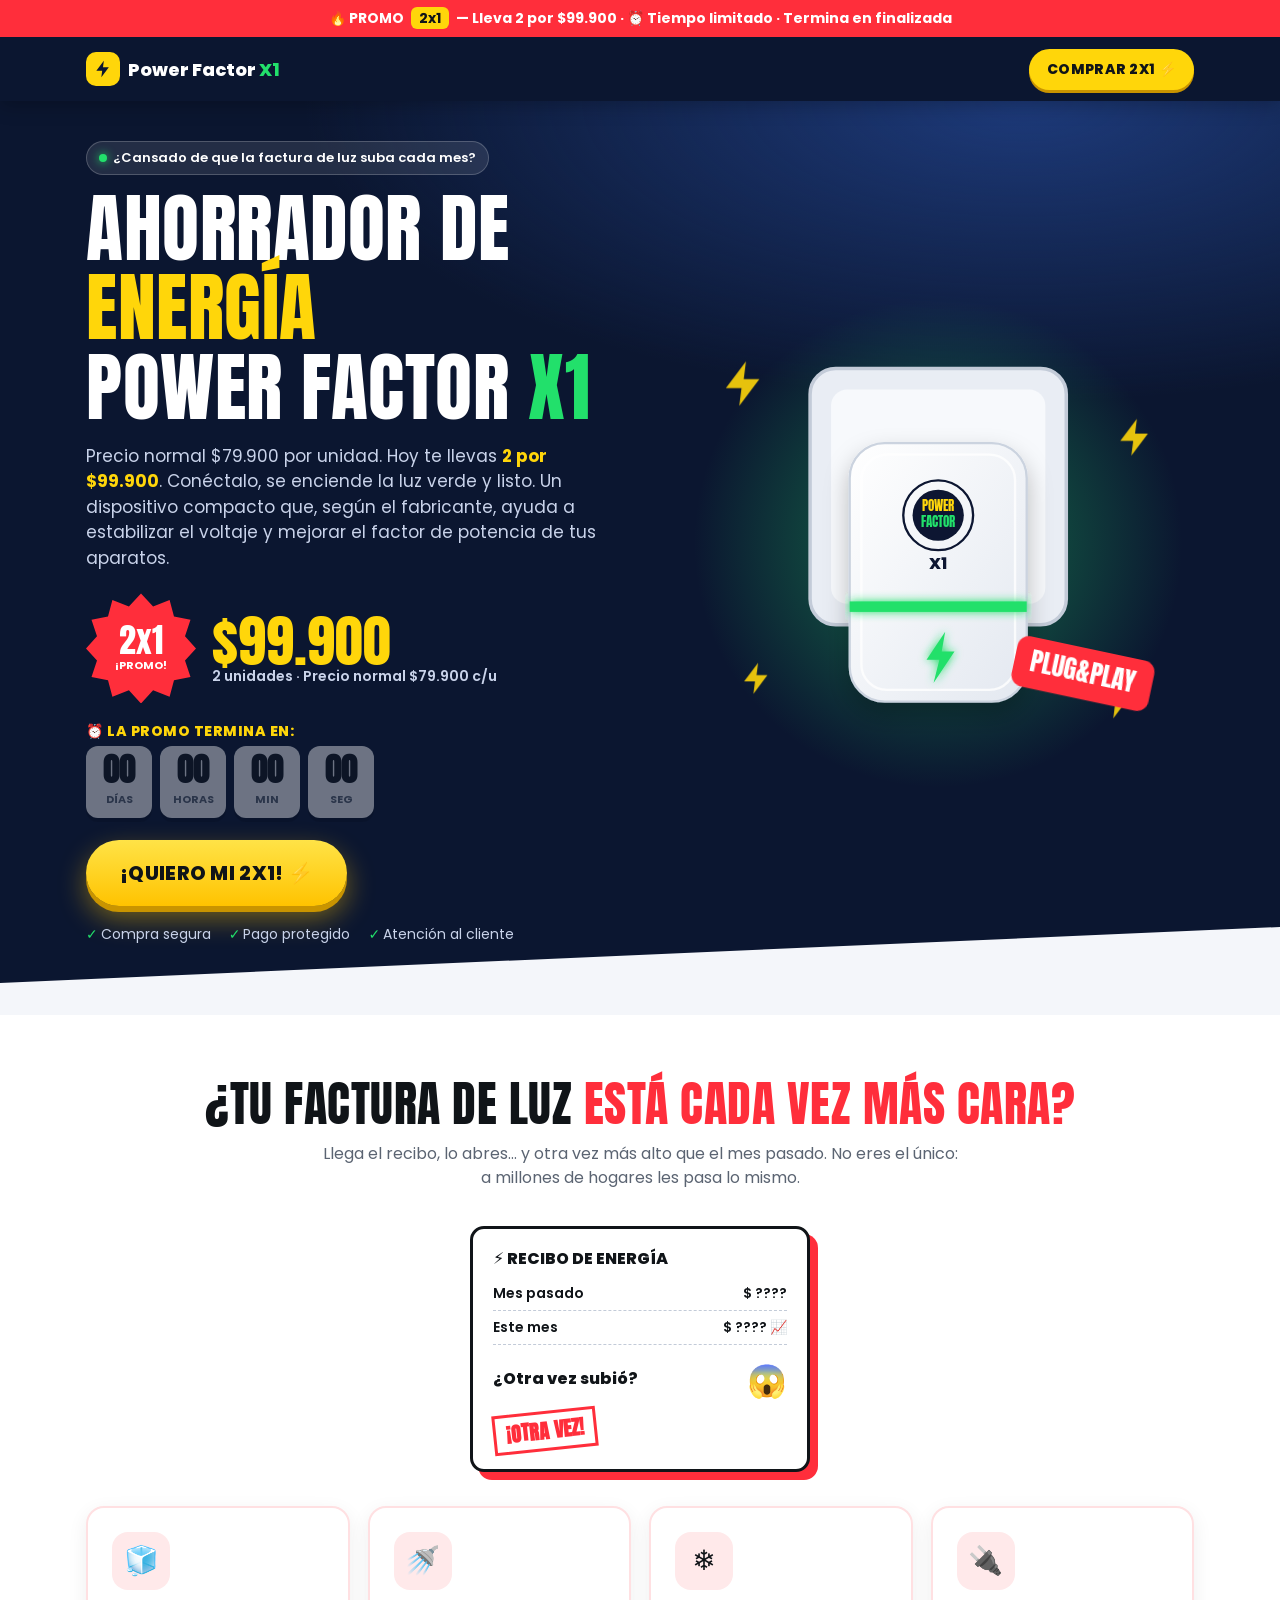
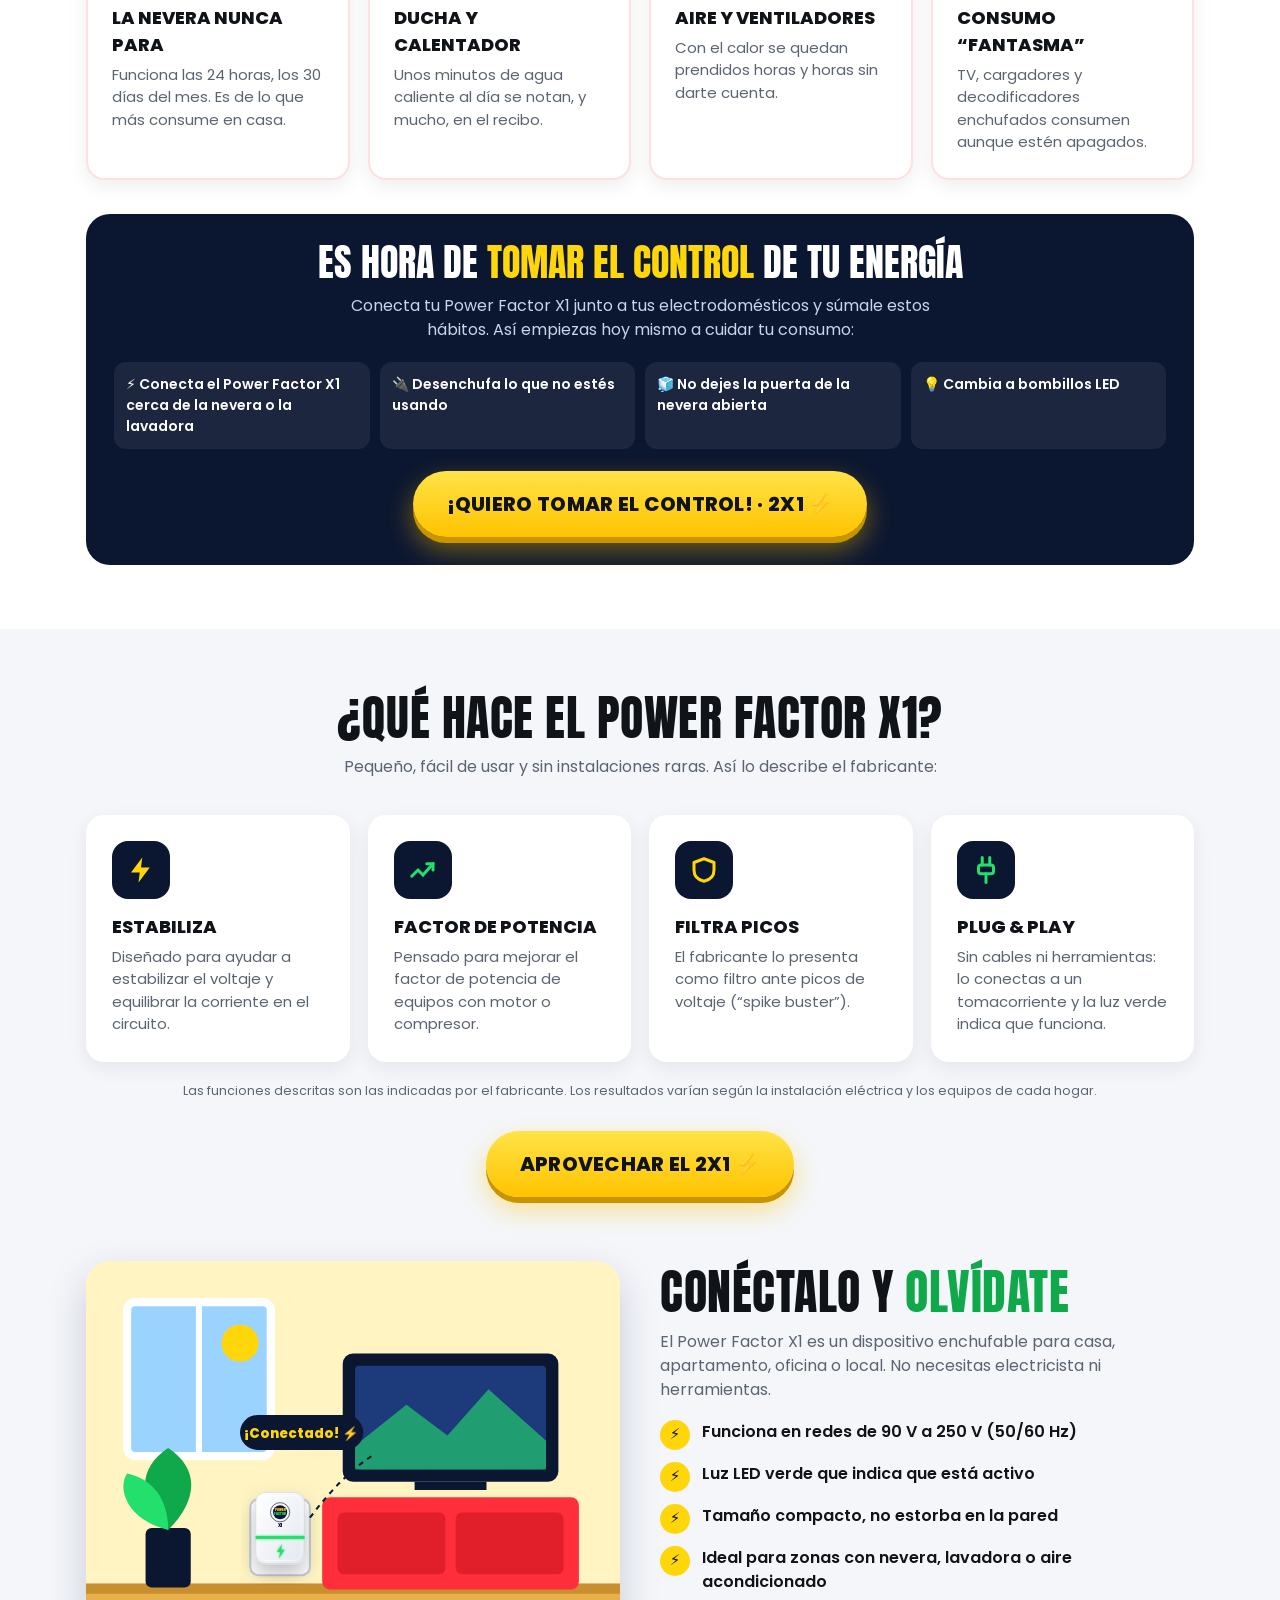
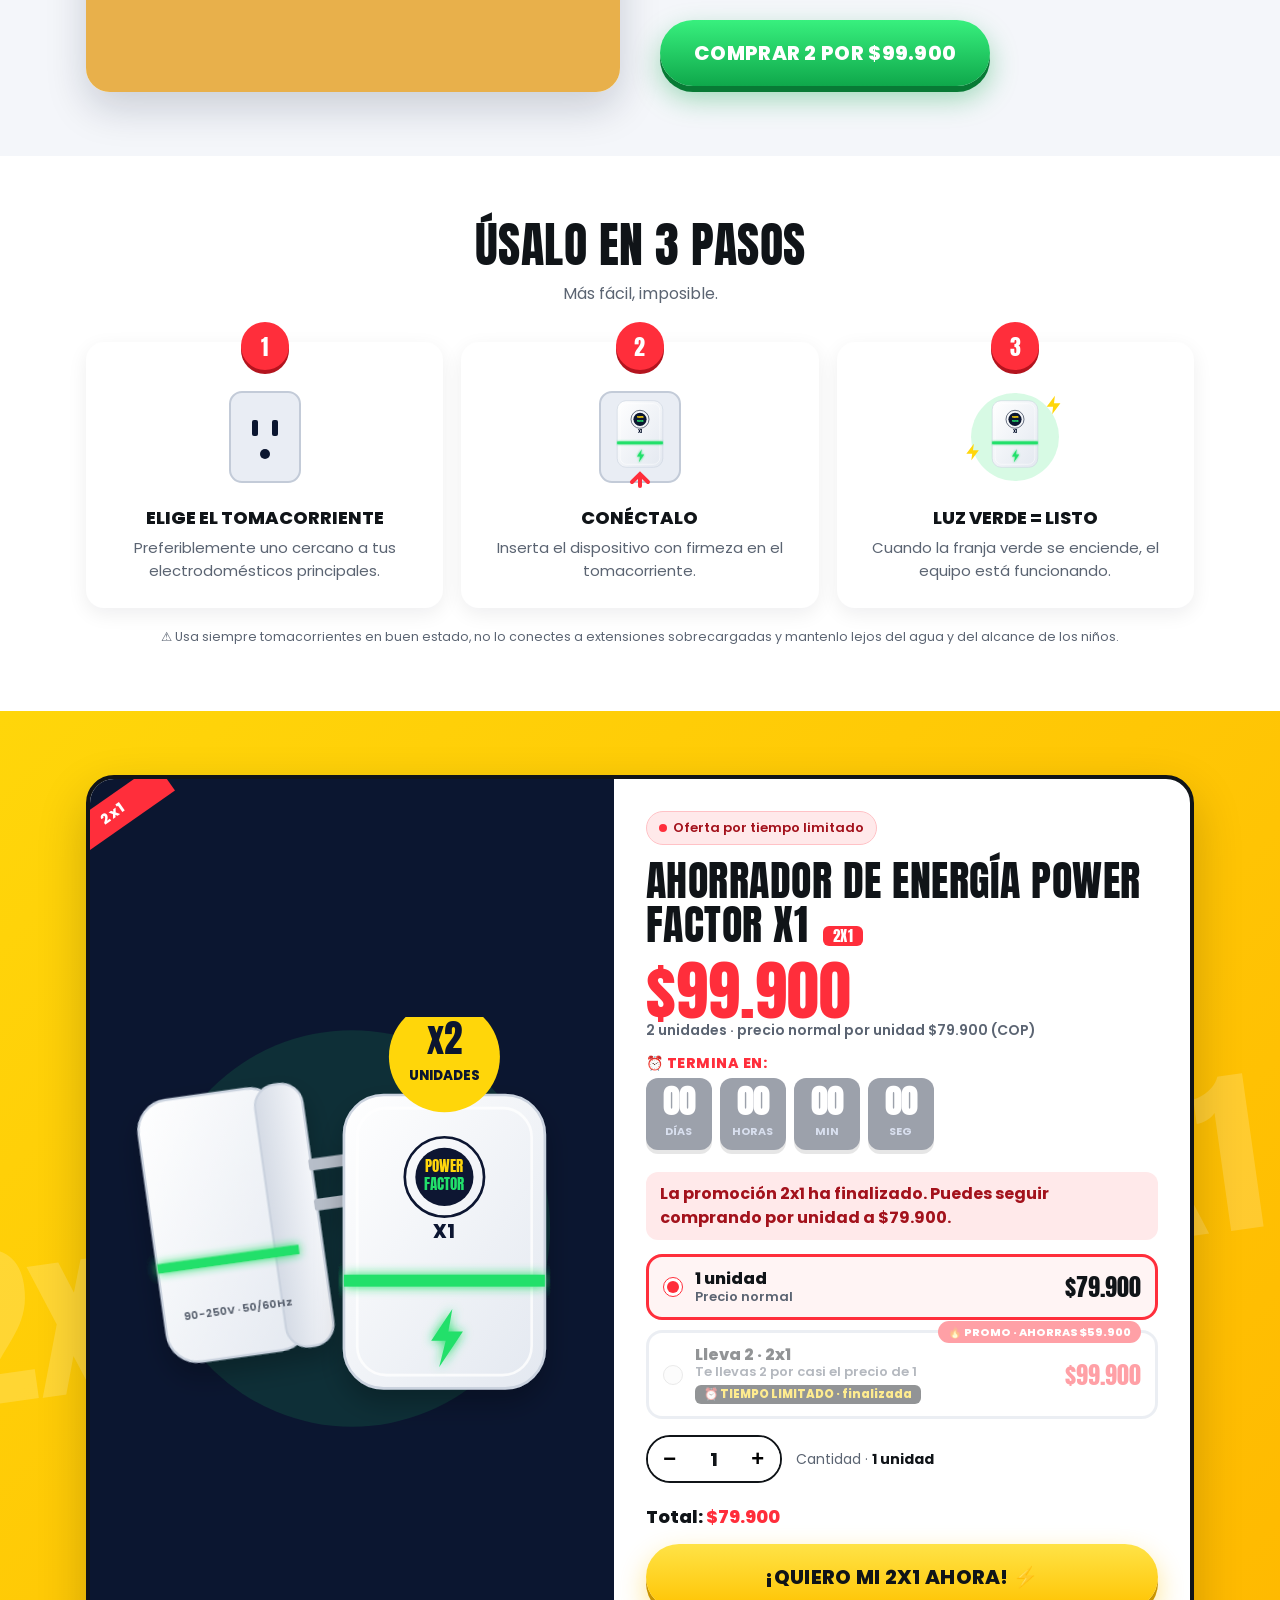
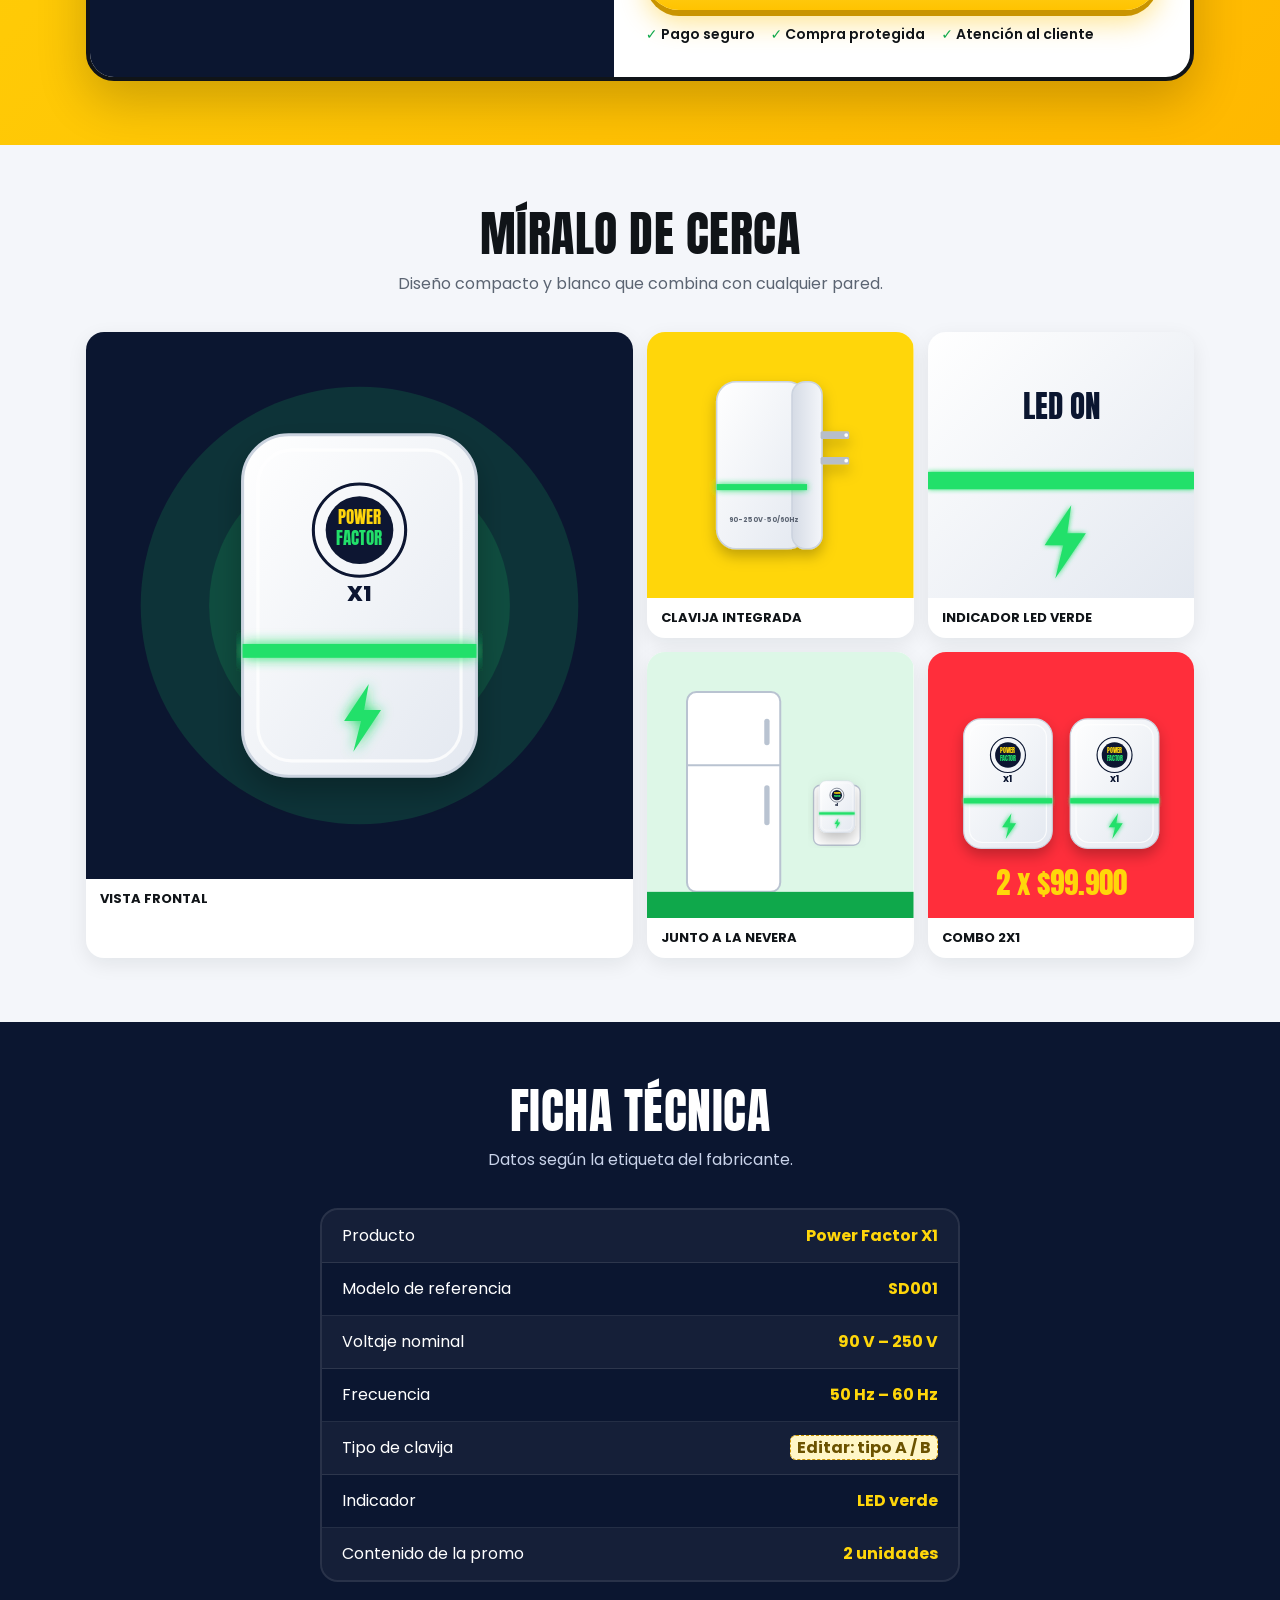
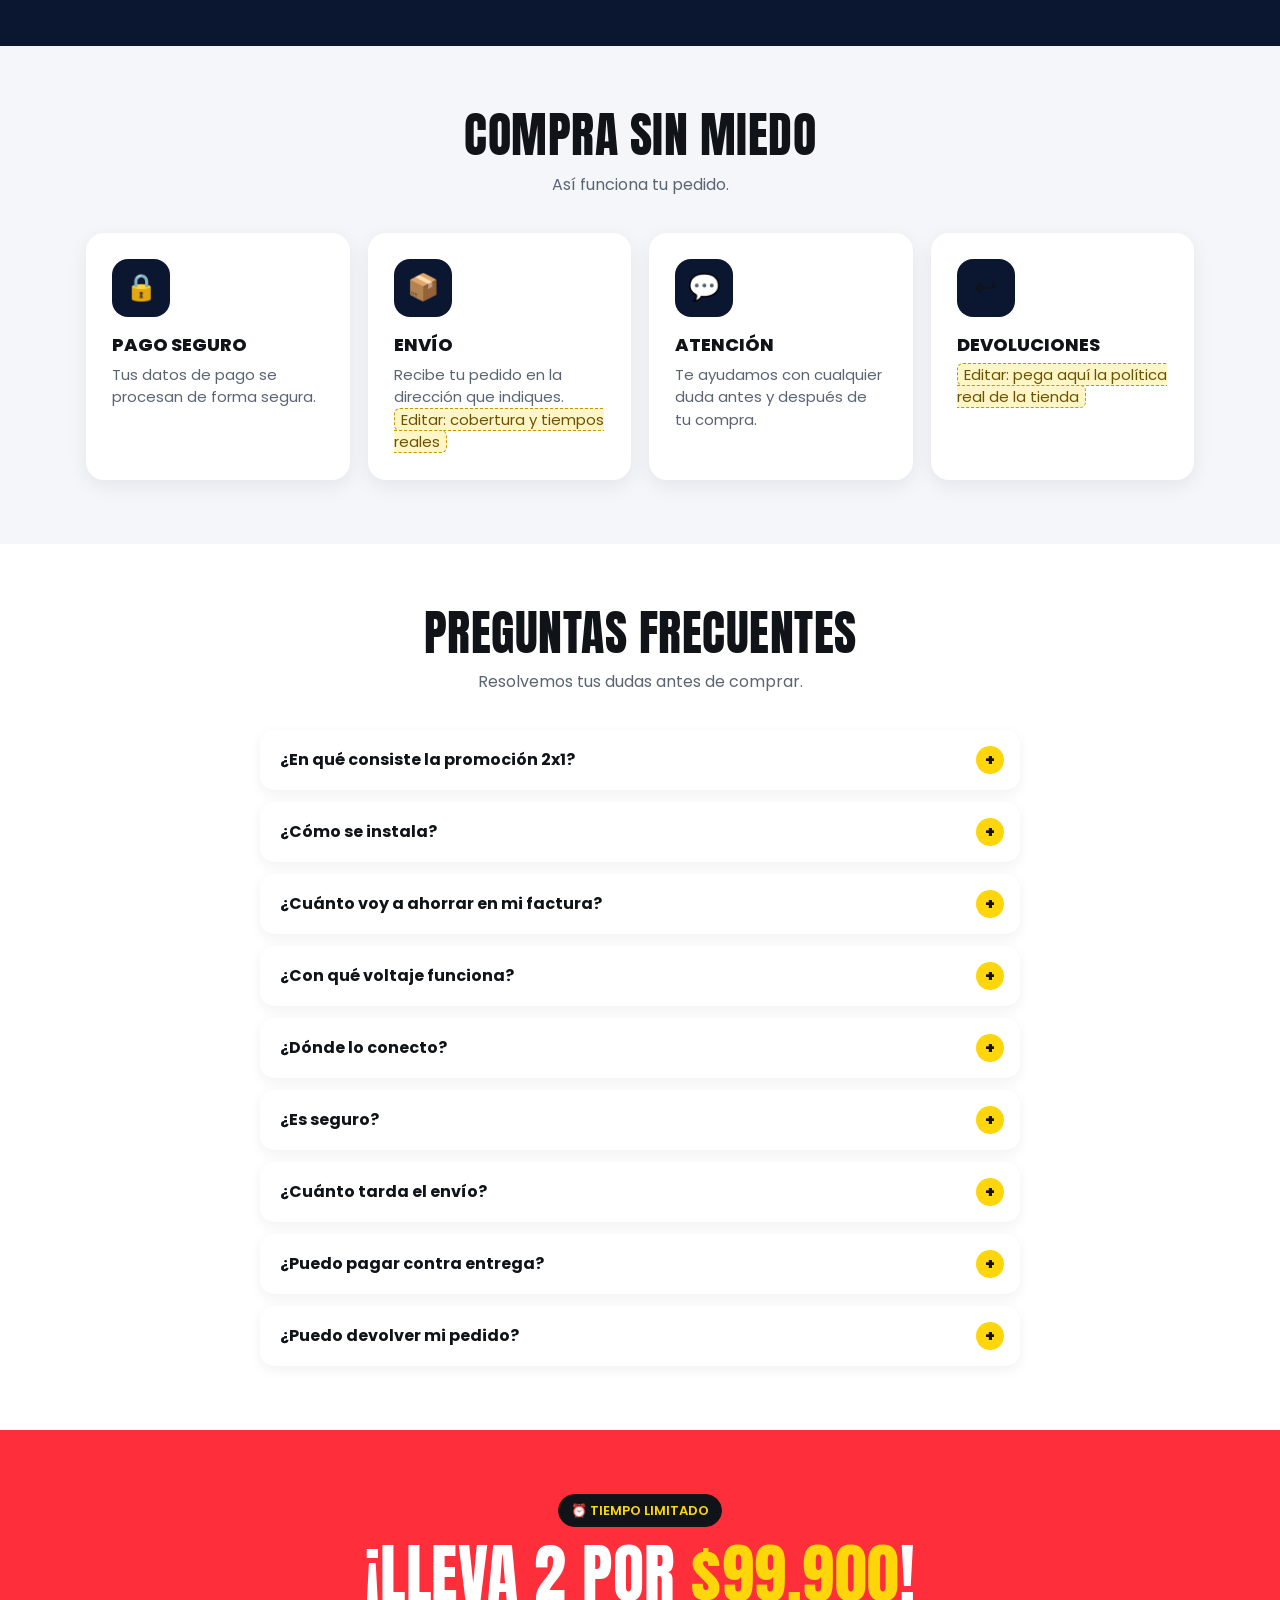
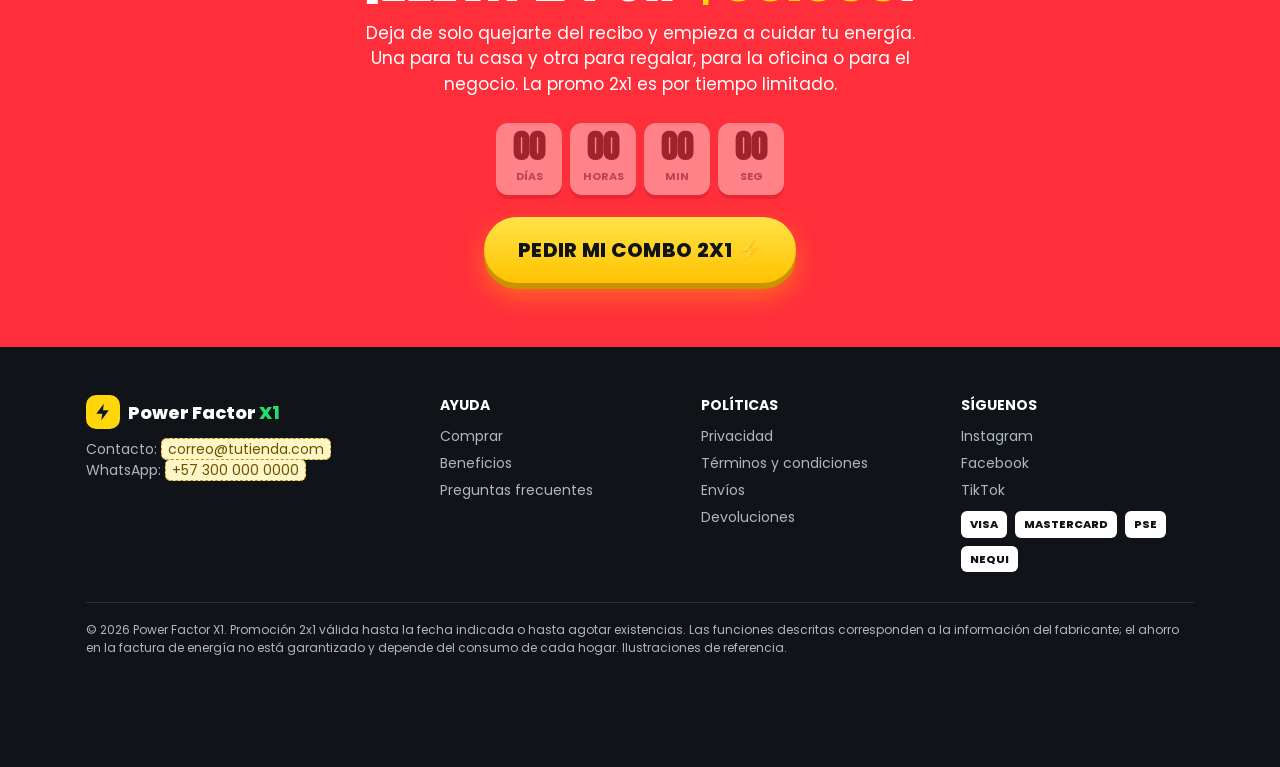
==== commit eb1d3038: "Add pain-point section about rising electricity bills Co-Authored-By: Claude Opus 5.5 <noreply@anthr" ====
--- a/power-factor-x1/index.html
+++ b/power-factor-x1/index.html
@@ -207,6 +207,24 @@
   .sticky .s-info small{display:block;font-size:11.5px;color:var(--muted);font-weight:600;font-variant-numeric:tabular-nums}
   .sticky .btn{font-size:16px;padding:14px 18px;width:auto;flex:none}
 
+  /* ---------- DOLOR ---------- */
+  .pain{background:#fff}
+  .pain h2 span{color:var(--red)}
+  .bill{max-width:340px;margin:0 auto 34px;background:#fff;border:3px solid var(--ink);border-radius:14px;padding:18px 20px;box-shadow:8px 8px 0 var(--red);transform:rotate(-2deg);font-weight:600}
+  .bill .row{display:flex;justify-content:space-between;border-bottom:1px dashed #C3CBD8;padding:6px 0;font-size:14px}
+  .bill .tot{display:flex;justify-content:space-between;align-items:center;margin-top:10px;font-weight:800}
+  .bill .tot b{font-family:Anton,sans-serif;font-size:32px;color:var(--red)}
+  .bill .stamp{display:inline-block;margin-top:8px;border:3px solid var(--red);color:var(--red);font-family:Anton,sans-serif;font-size:20px;padding:2px 10px;transform:rotate(-6deg)}
+  .pain .card{border-color:#FFE0E2}
+  .pain .card .ic{background:#FFE9EA;font-size:28px}
+  .pain-cta{margin-top:34px;background:var(--navy);color:#fff;border-radius:24px;padding:28px;text-align:center}
+  .pain-cta h3{font-family:Anton,sans-serif;font-weight:400;font-size:clamp(26px,4vw,38px);text-transform:uppercase;line-height:1.1;margin-bottom:10px}
+  .pain-cta h3 span{color:var(--yellow)}
+  .pain-cta p{color:#C9D3EA;max-width:620px;margin:0 auto 20px}
+  .habits{display:grid;grid-template-columns:repeat(4,1fr);gap:10px;margin:0 0 22px;text-align:left}
+  .habits div{background:rgba(255,255,255,.07);border-radius:12px;padding:12px;font-size:14px;font-weight:600}
+  @media (max-width:900px){.habits{grid-template-columns:1fr 1fr}}
+  @media (max-width:560px){.habits{grid-template-columns:1fr}}
   /* ---------- REVEAL ---------- */
   .rv{opacity:0;transform:translateY(24px);transition:opacity .6s, transform .6s}
   .rv.in{opacity:1;transform:none}
@@ -303,7 +321,7 @@
 <section class="hero">
   <div class="wrap">
     <div class="rv">
-      <div class="chip"><i></i> Promoción por tiempo limitado</div>
+      <div class="chip"><i></i> ¿Cansado de que la factura de luz suba cada mes?</div>
       <h1>Ahorrador de <span class="y">Energía</span><br>Power Factor <span class="g">X1</span></h1>
       <p class="sub">Precio normal $79.900 por unidad. Hoy te llevas <b style="color:#FFD60A">2 por $99.900</b>. Conéctalo, se enciende la luz verde y listo. Un dispositivo compacto que, según el fabricante, ayuda a estabilizar el voltaje y mejorar el factor de potencia de tus aparatos.</p>
 
@@ -353,10 +371,45 @@
   </div>
 </section>
 
+<!-- ================= DOLOR ================= -->
+<section class="pain">
+  <div class="wrap">
+    <h2 class="rv">¿Tu factura de luz <span>está cada vez más cara?</span></h2>
+    <p class="lead rv">Llega el recibo, lo abres… y otra vez más alto que el mes pasado. No eres el único: a millones de hogares les pasa lo mismo.</p>
+
+    <div class="bill rv">
+      <div style="font-weight:800;margin-bottom:6px">⚡ RECIBO DE ENERGÍA</div>
+      <div class="row"><span>Mes pasado</span><span>$ ????</span></div>
+      <div class="row"><span>Este mes</span><span>$ ???? 📈</span></div>
+      <div class="tot"><span>¿Otra vez subió?</span><b>😱</b></div>
+      <div class="stamp">¡OTRA VEZ!</div>
+    </div>
+
+    <div class="grid g4">
+      <div class="card rv"><div class="ic">🧊</div><h3>La nevera nunca para</h3><p>Funciona las 24 horas, los 30 días del mes. Es de lo que más consume en casa.</p></div>
+      <div class="card rv"><div class="ic">🚿</div><h3>Ducha y calentador</h3><p>Unos minutos de agua caliente al día se notan, y mucho, en el recibo.</p></div>
+      <div class="card rv"><div class="ic">❄️</div><h3>Aire y ventiladores</h3><p>Con el calor se quedan prendidos horas y horas sin darte cuenta.</p></div>
+      <div class="card rv"><div class="ic">🔌</div><h3>Consumo “fantasma”</h3><p>TV, cargadores y decodificadores enchufados consumen aunque estén apagados.</p></div>
+    </div>
+
+    <div class="pain-cta rv">
+      <h3>Es hora de <span>tomar el control</span> de tu energía</h3>
+      <p>Conecta tu Power Factor X1 junto a tus electrodomésticos y súmale estos hábitos. Así empiezas hoy mismo a cuidar tu consumo:</p>
+      <div class="habits">
+        <div>⚡ Conecta el Power Factor X1 cerca de la nevera o la lavadora</div>
+        <div>🔌 Desenchufa lo que no estés usando</div>
+        <div>🧊 No dejes la puerta de la nevera abierta</div>
+        <div>💡 Cambia a bombillos LED</div>
+      </div>
+      <a href="#oferta" class="btn btn-promo pulse">¡Quiero tomar el control! · 2x1 ⚡</a>
+    </div>
+  </div>
+</section>
+
 <!-- ================= BENEFICIOS ================= -->
 <section id="beneficios">
   <div class="wrap">
-    <h2 class="rv">¿Por qué la gente lo pide?</h2>
+    <h2 class="rv">¿Qué hace el Power Factor X1?</h2>
     <p class="lead rv">Pequeño, fácil de usar y sin instalaciones raras. Así lo describe el fabricante:</p>
     <div class="grid g4">
       <div class="card rv">
@@ -616,7 +669,7 @@
   <div class="wrap">
     <div class="chip rv" style="background:var(--ink);border-color:var(--ink);color:var(--yellow)">⏰ TIEMPO LIMITADO</div>
     <h2 class="rv">¡Lleva 2 por <span>$99.900</span>!</h2>
-    <p class="rv">Una para tu casa y otra para regalar, para la oficina o para el negocio. La promo 2x1 es por tiempo limitado.</p>
+    <p class="rv">Deja de solo quejarte del recibo y empieza a cuidar tu energía. Una para tu casa y otra para regalar, para la oficina o para el negocio. La promo 2x1 es por tiempo limitado.</p>
     <div class="timer rv" data-timer>
       <div class="u"><b data-d>00</b><small>Días</small></div>
       <div class="u"><b data-h>00</b><small>Horas</small></div>
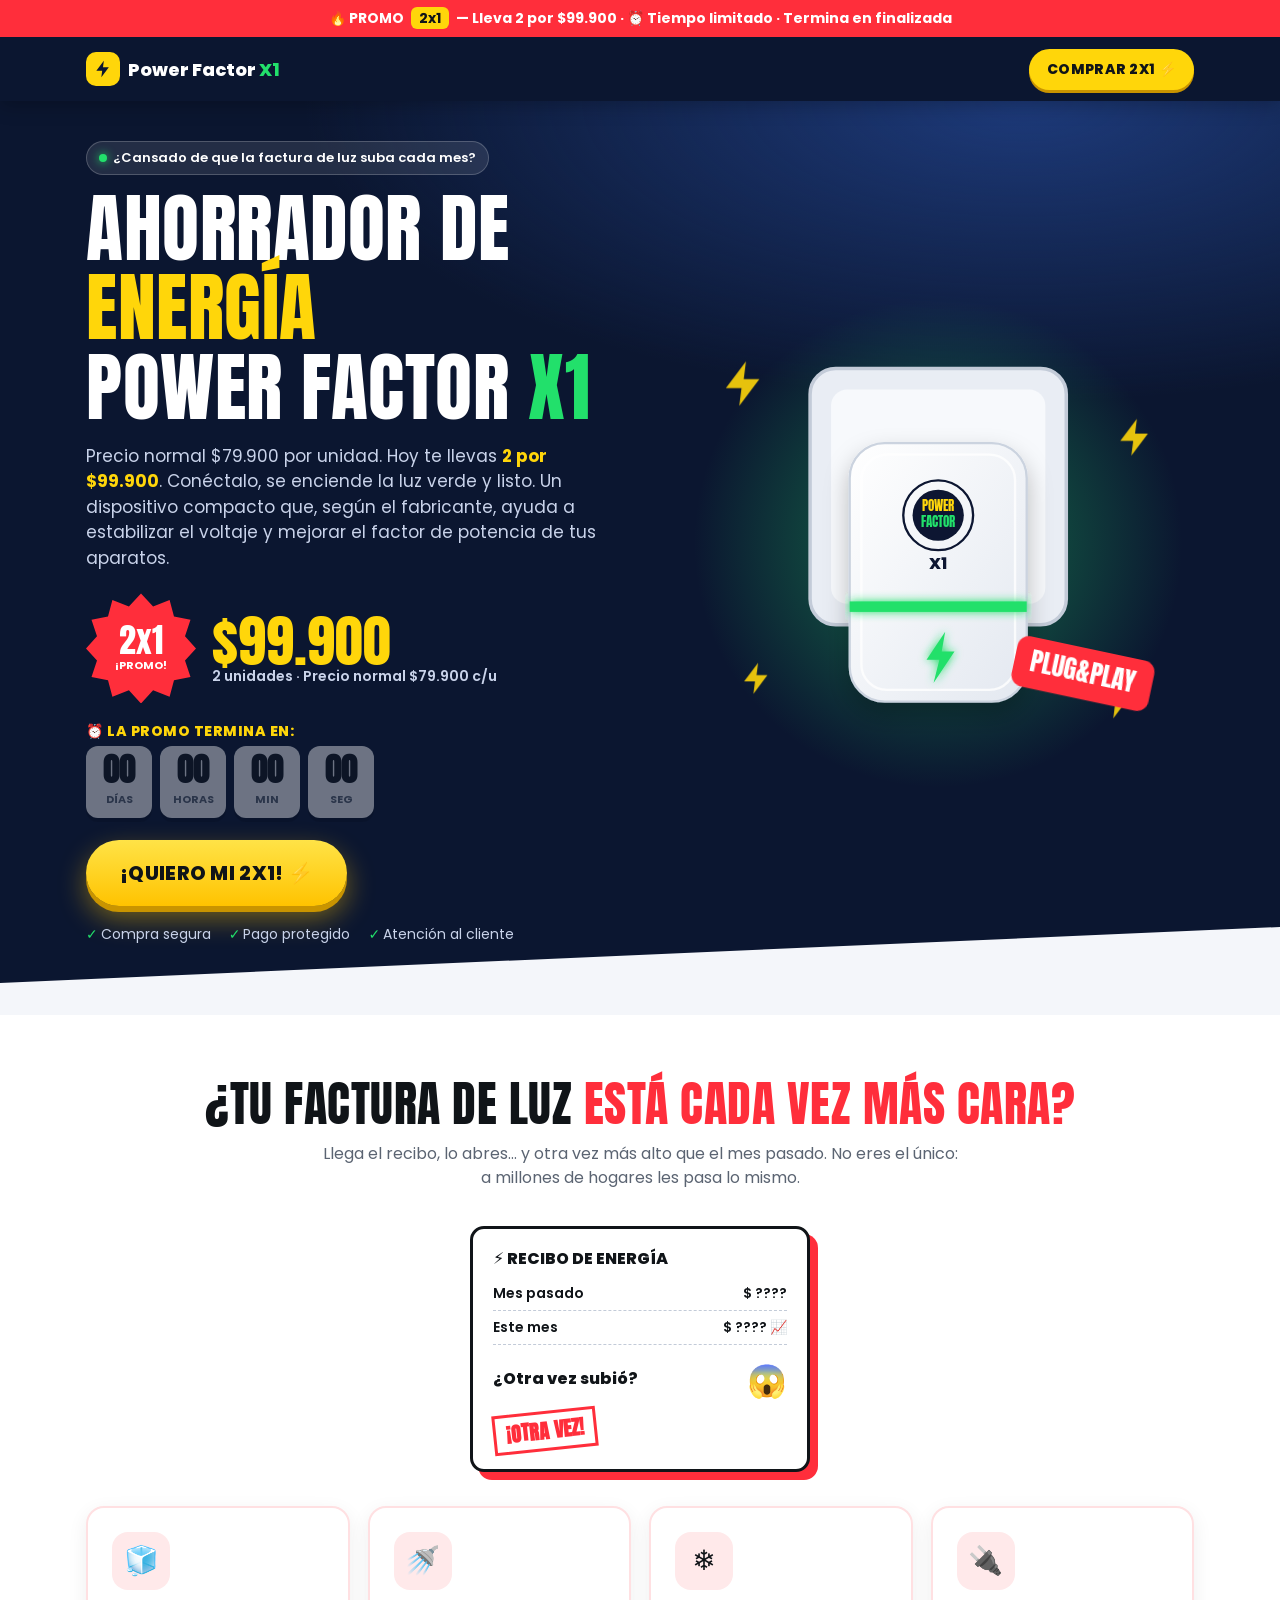
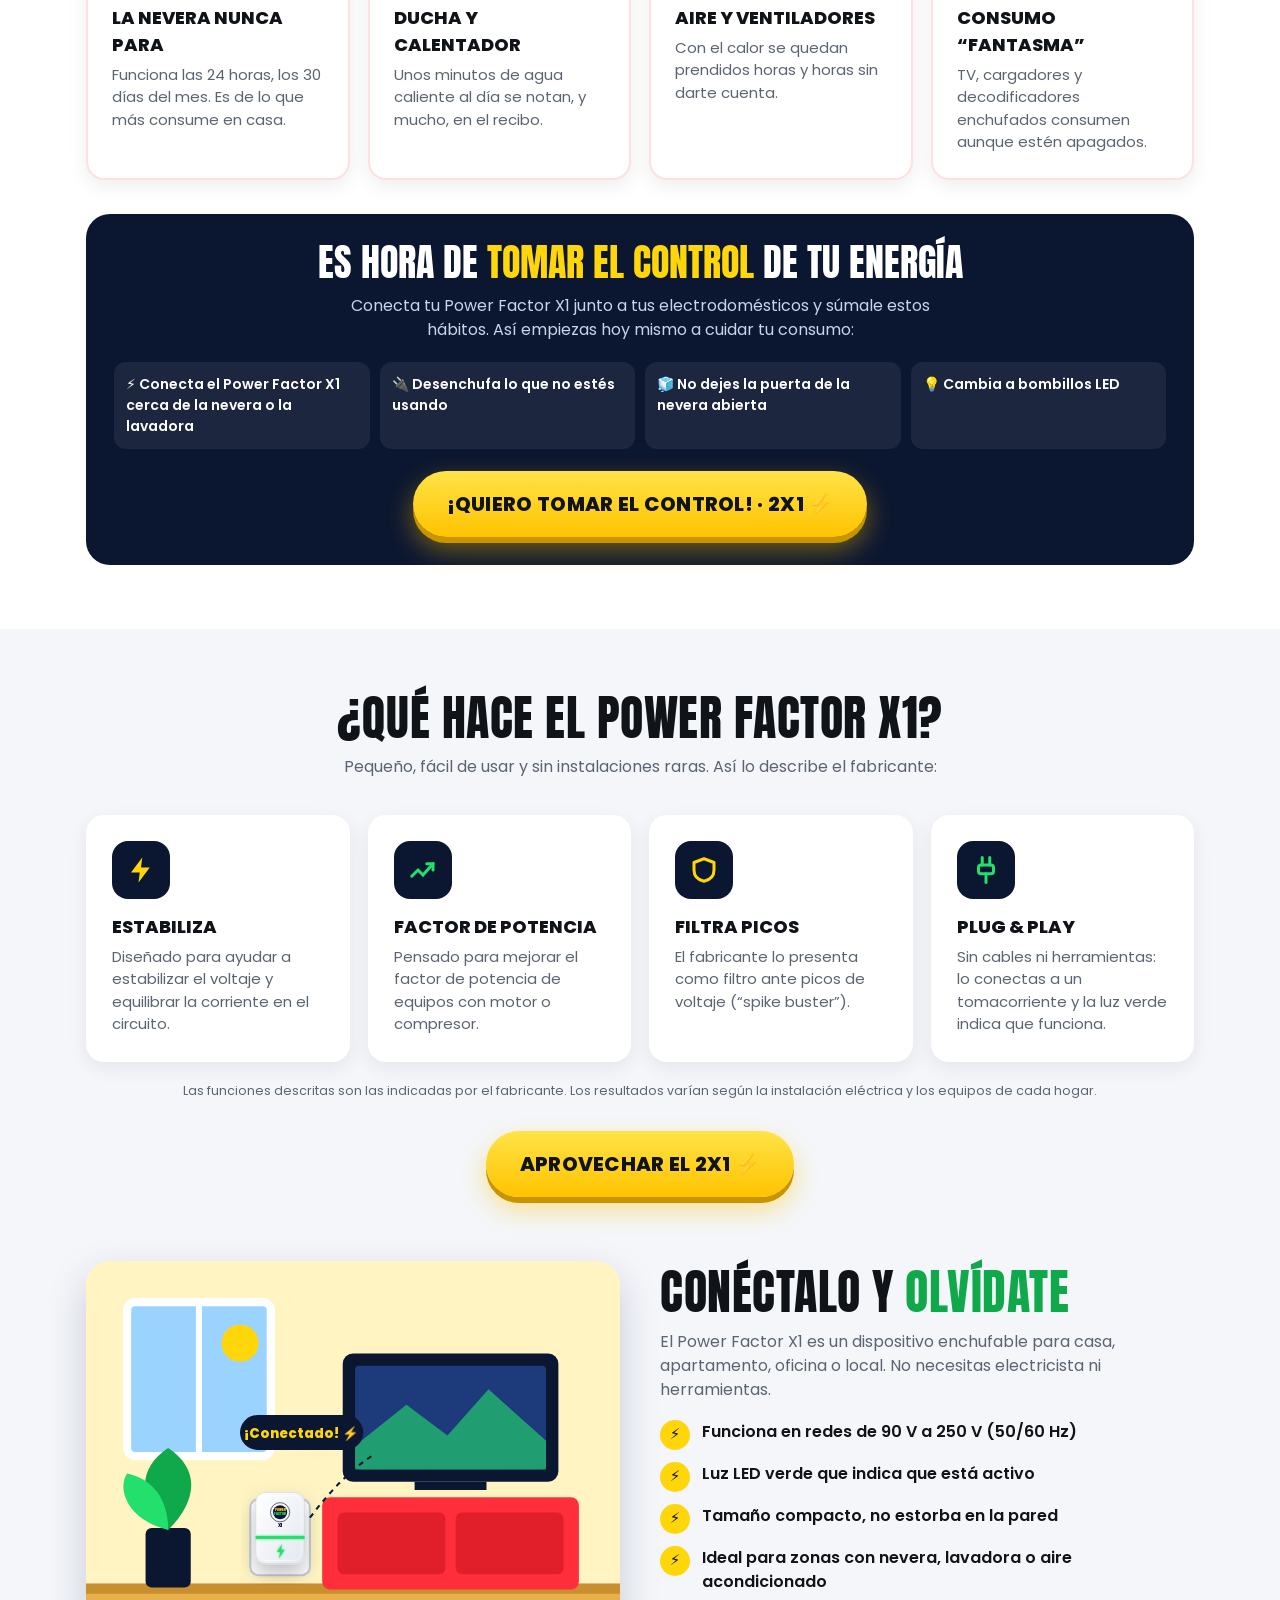
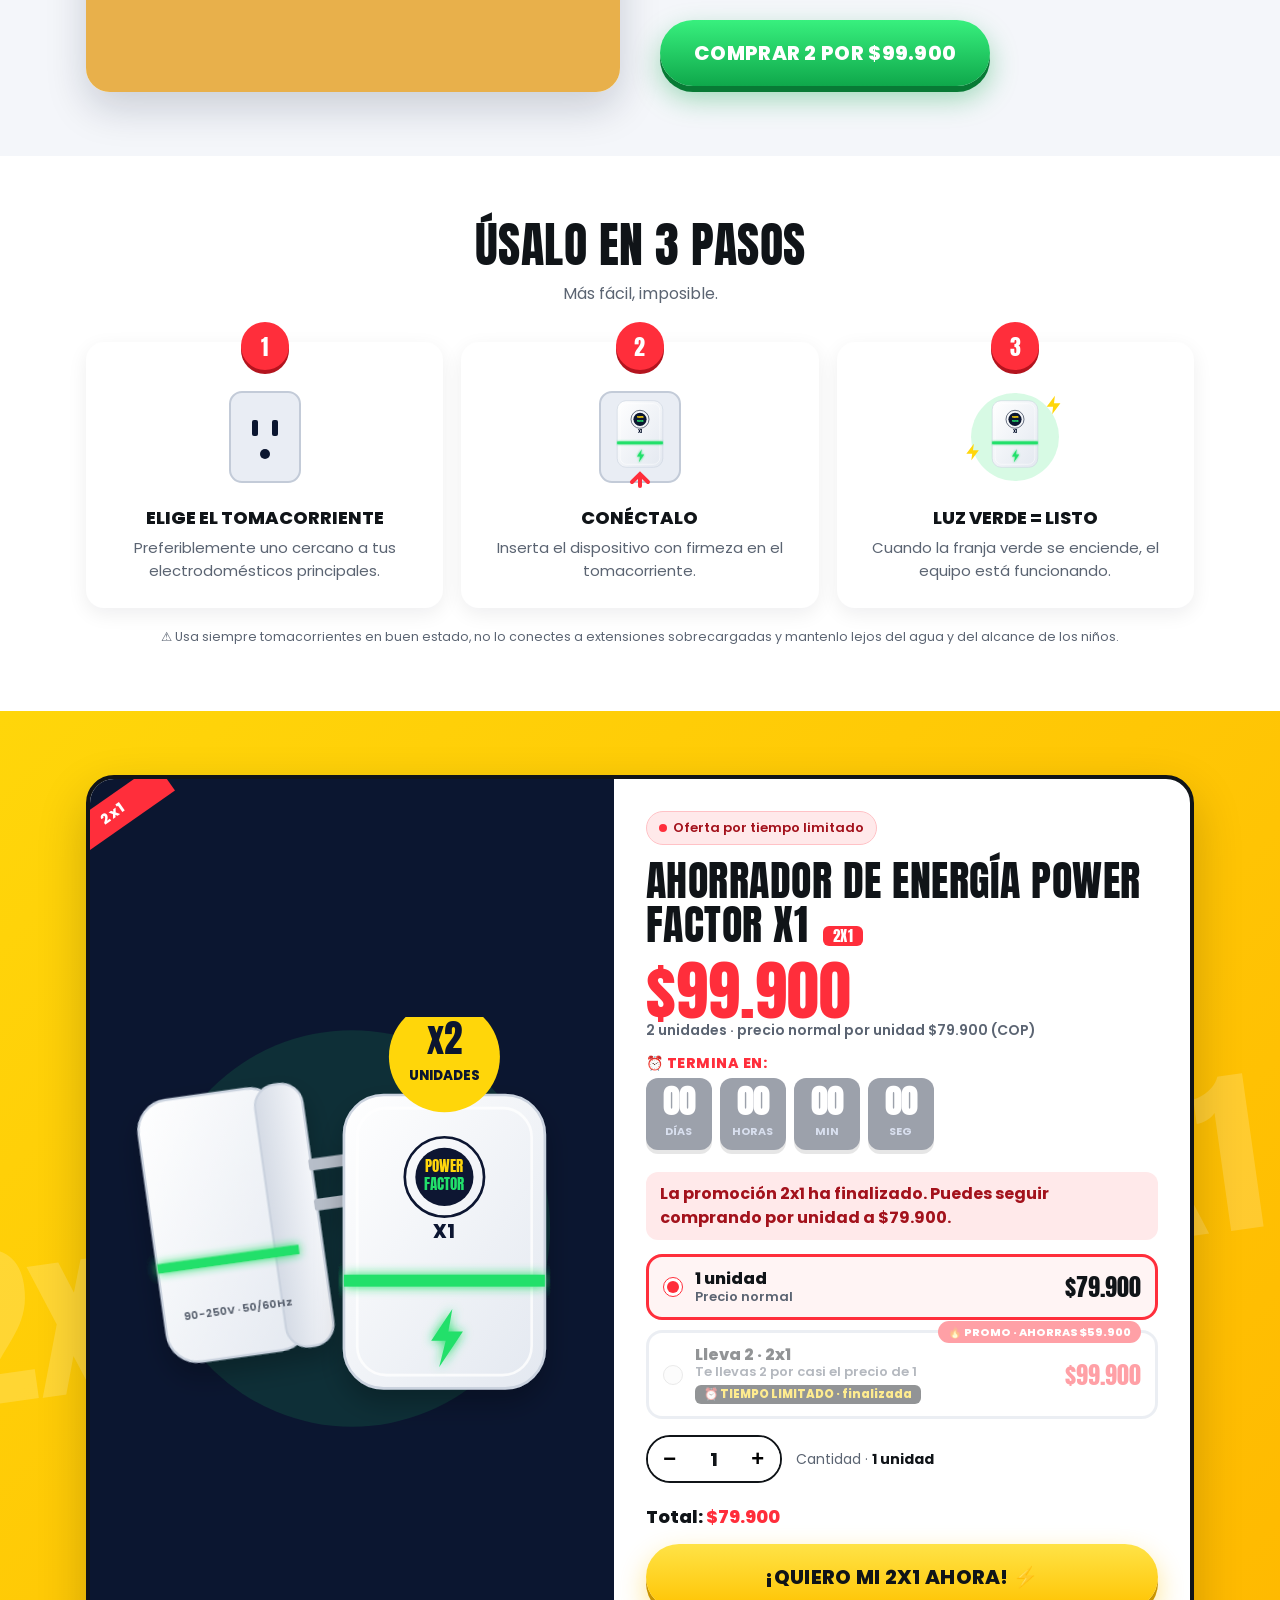
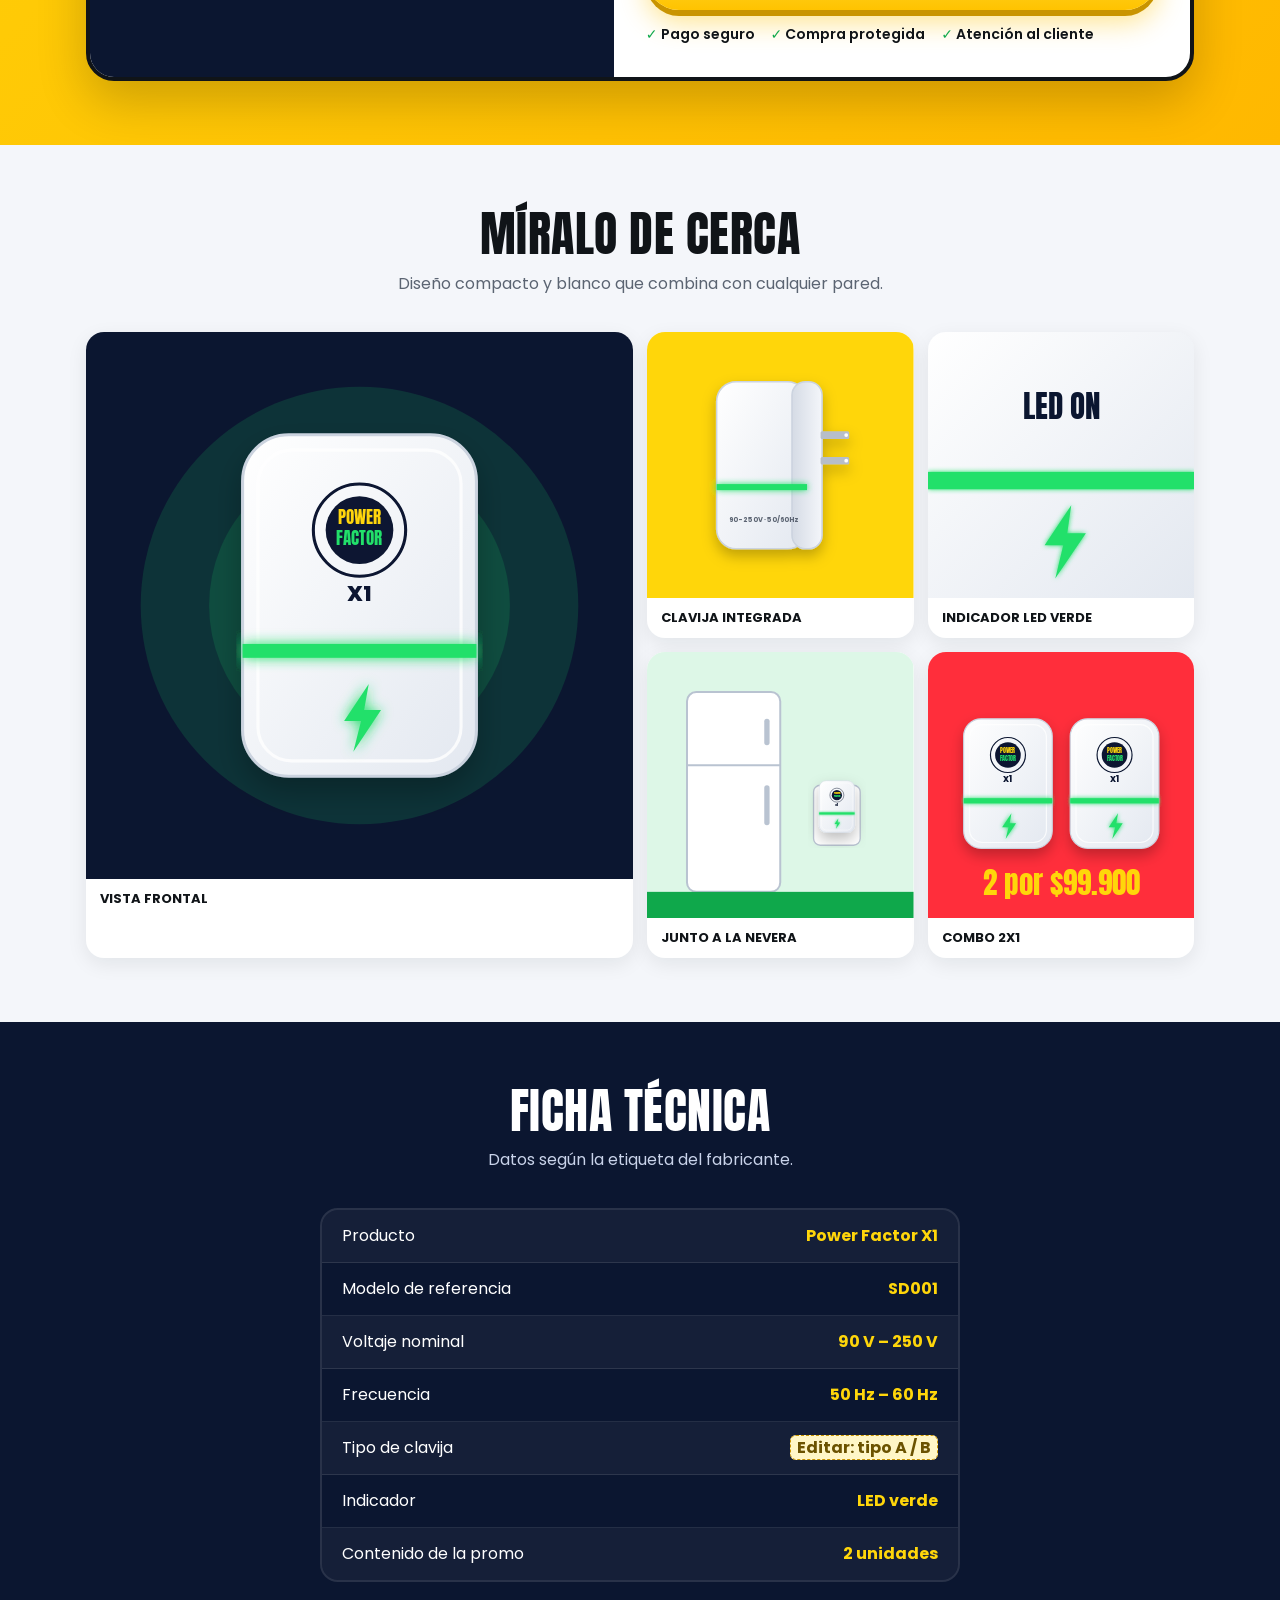
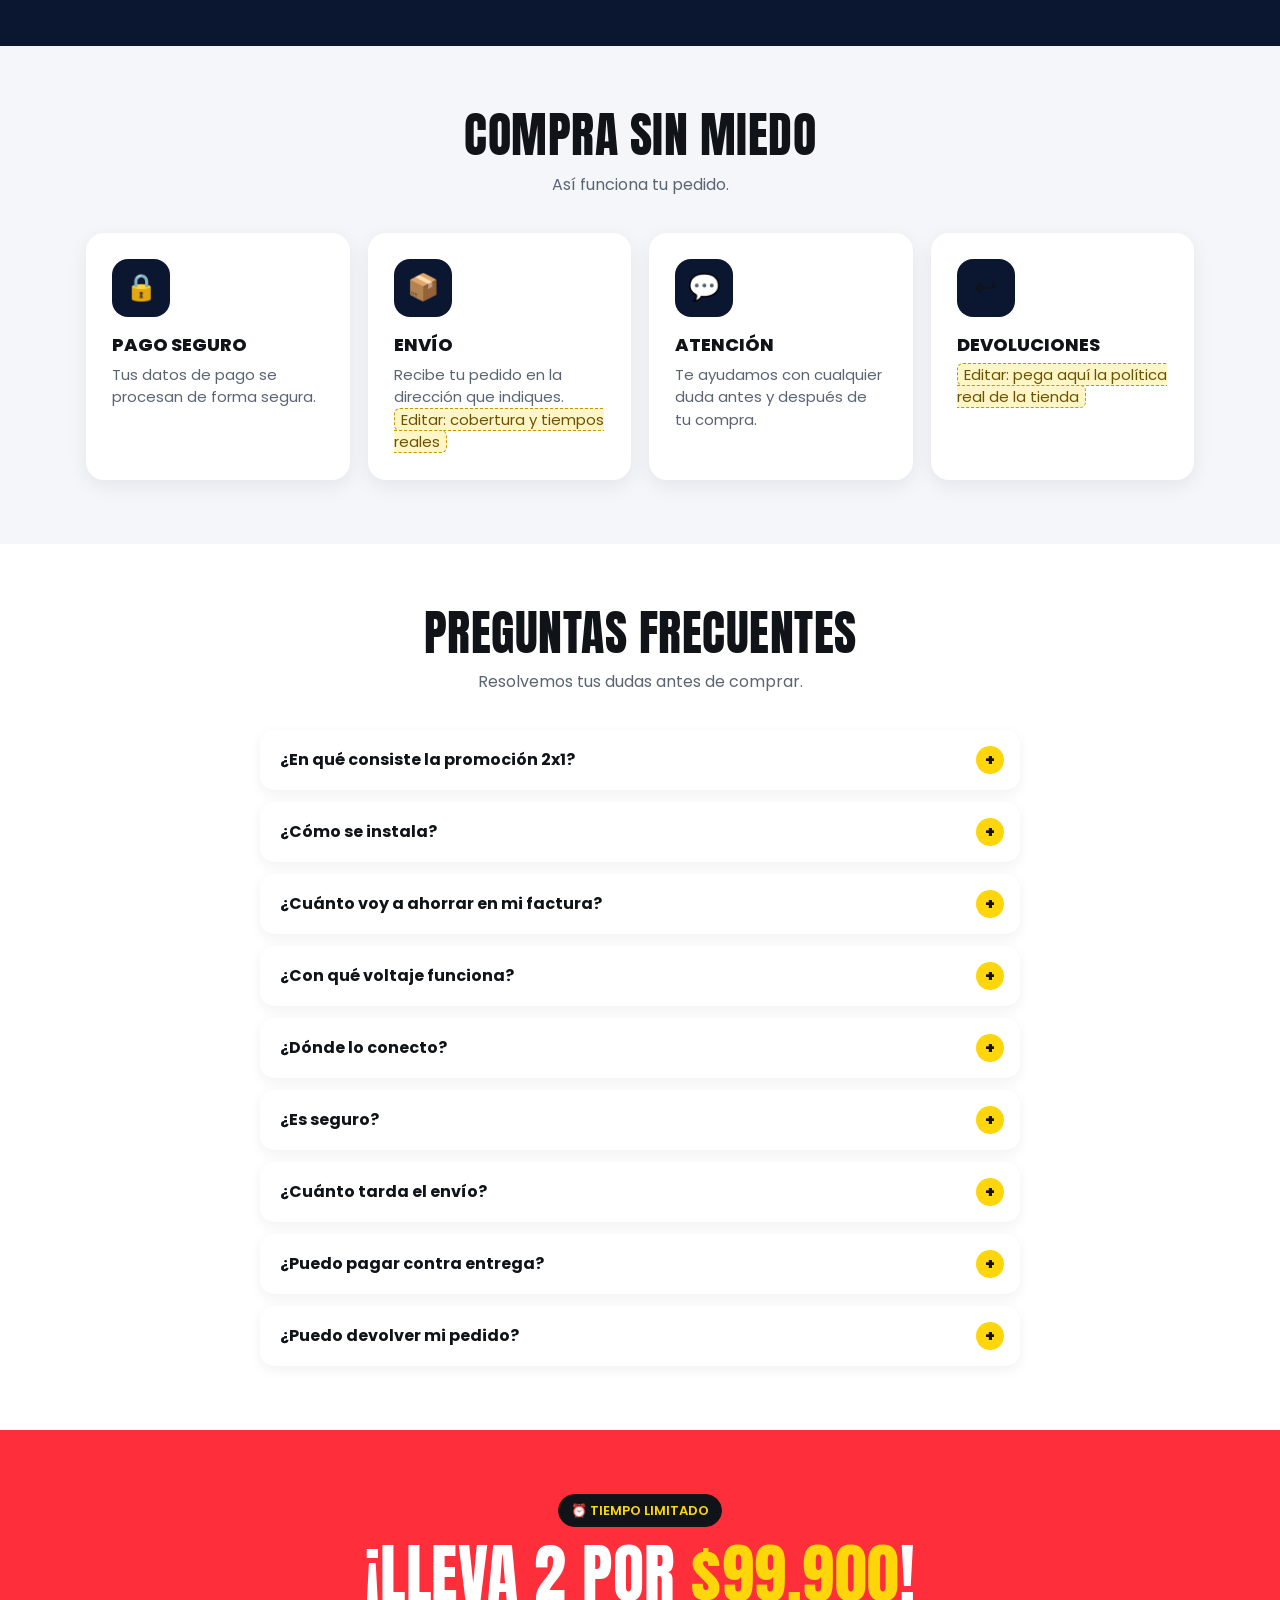
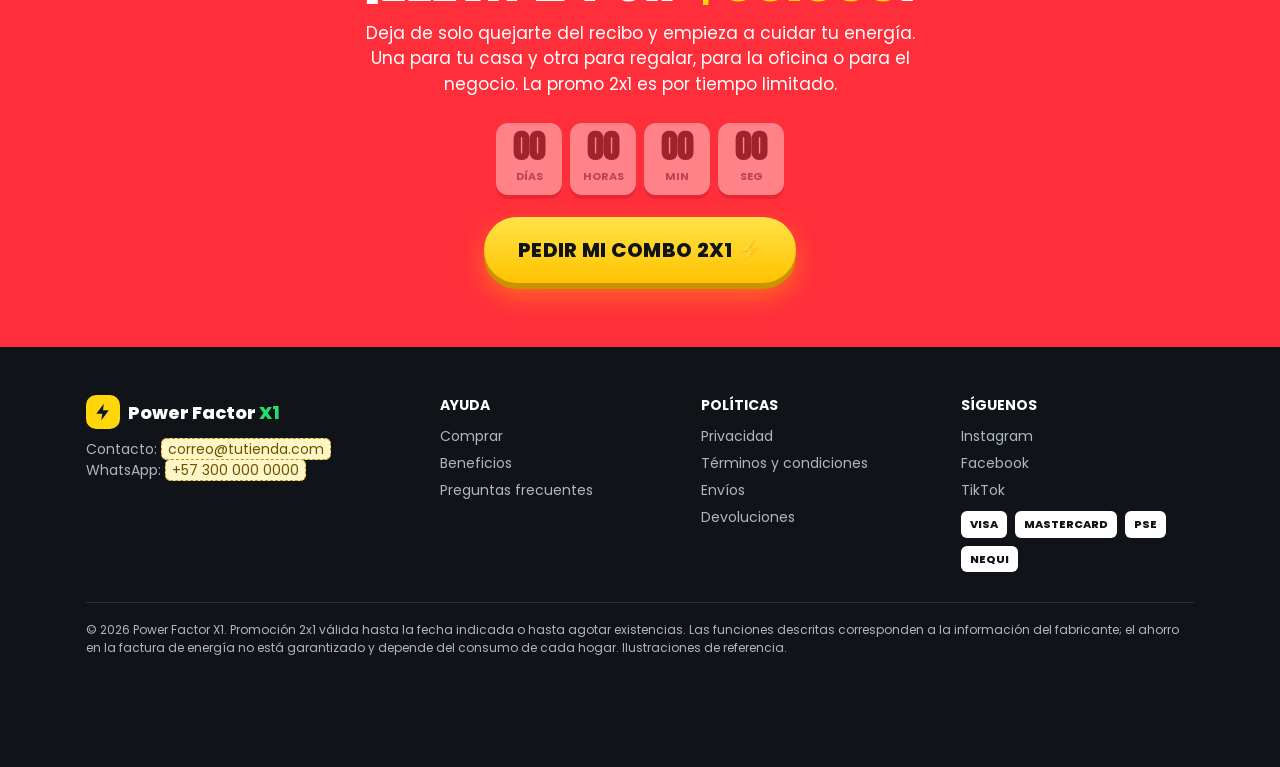
==== commit 581c8100: "Clarify 2x1 price wording Co-Authored-By: Claude Opus 5.5 <noreply@anthropic.com> Claude-Session: ht" ====
--- a/power-factor-x1/index.html
+++ b/power-factor-x1/index.html
@@ -607,7 +607,7 @@
         <svg viewBox="0 0 400 400"><rect width="400" height="400" fill="#FF2E3B"/>
           <use href="#dev" x="50" y="90" width="140" height="215" filter="url(#shadow)"/>
           <use href="#dev" x="210" y="90" width="140" height="215" filter="url(#shadow)"/>
-          <text x="200" y="365" text-anchor="middle" font-family="Anton,sans-serif" font-size="44" fill="#FFD60A">2 x $99.900</text></svg>
+          <text x="200" y="365" text-anchor="middle" font-family="Anton,sans-serif" font-size="44" fill="#FFD60A">2 por $99.900</text></svg>
         <figcaption>Combo 2x1</figcaption>
       </figure>
     </div>
@@ -712,7 +712,7 @@
 
 <!-- ================= STICKY MÓVIL ================= -->
 <div class="sticky">
-  <div class="s-info"><b>Lleva 2 x $99.900</b><small>⏰ Tiempo limitado · <span data-mini>--:--:--</span></small></div>
+  <div class="s-info"><b>Lleva 2 por $99.900</b><small>⏰ Tiempo limitado · <span data-mini>--:--:--</span></small></div>
   <a href="#oferta" class="btn btn-promo">Comprar ⚡</a>
 </div>
 
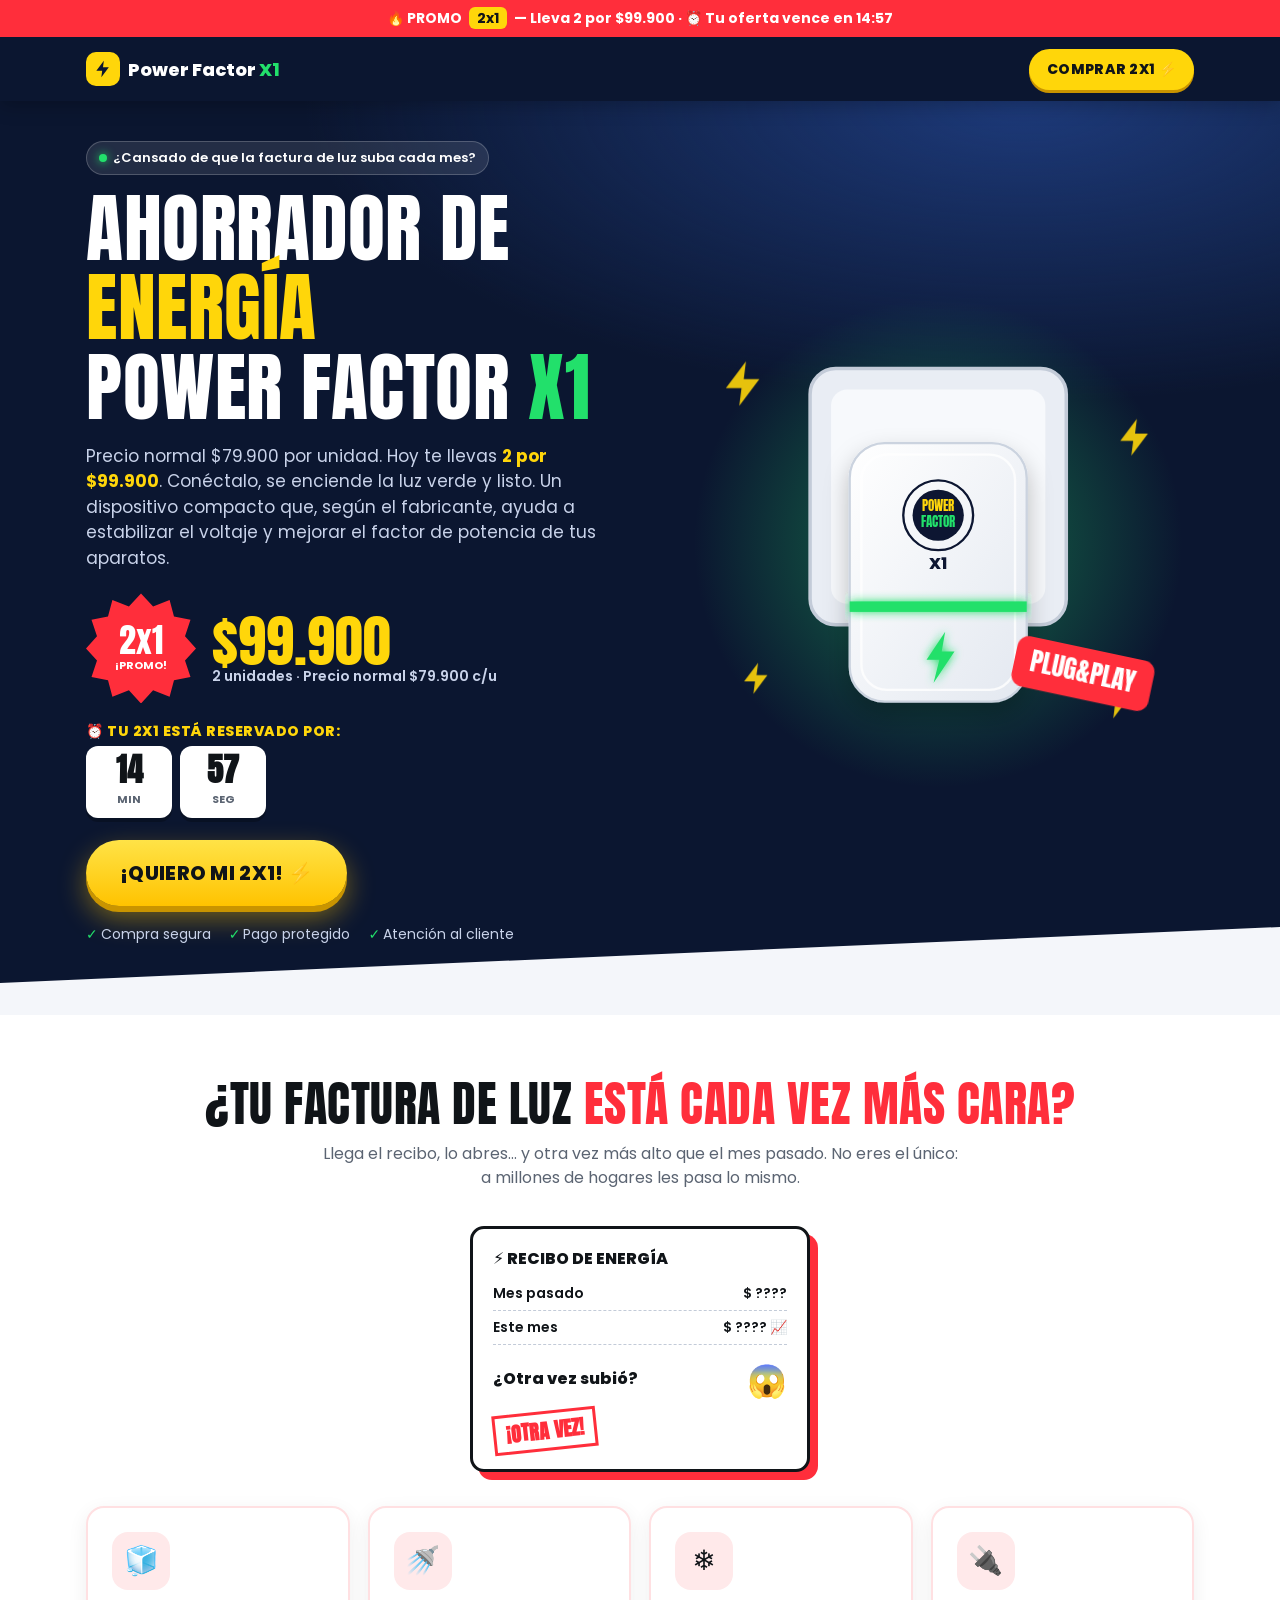
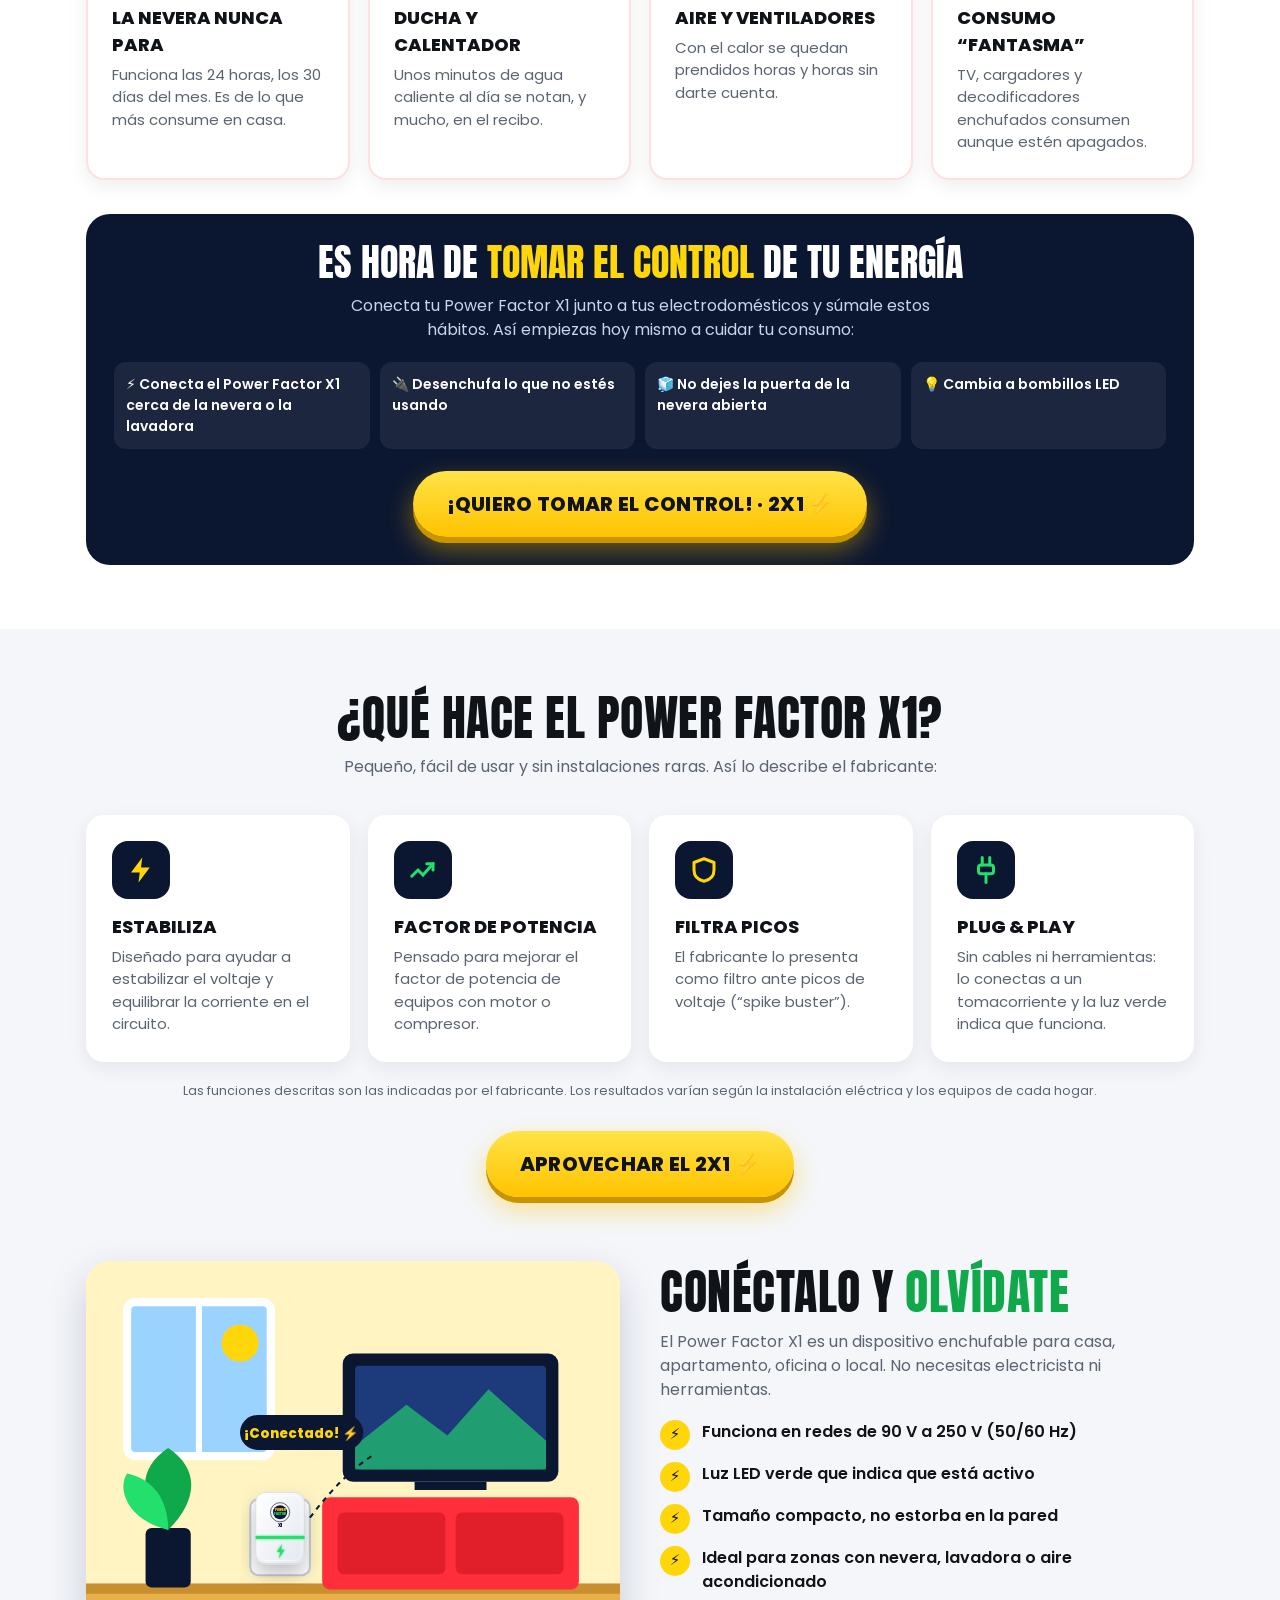
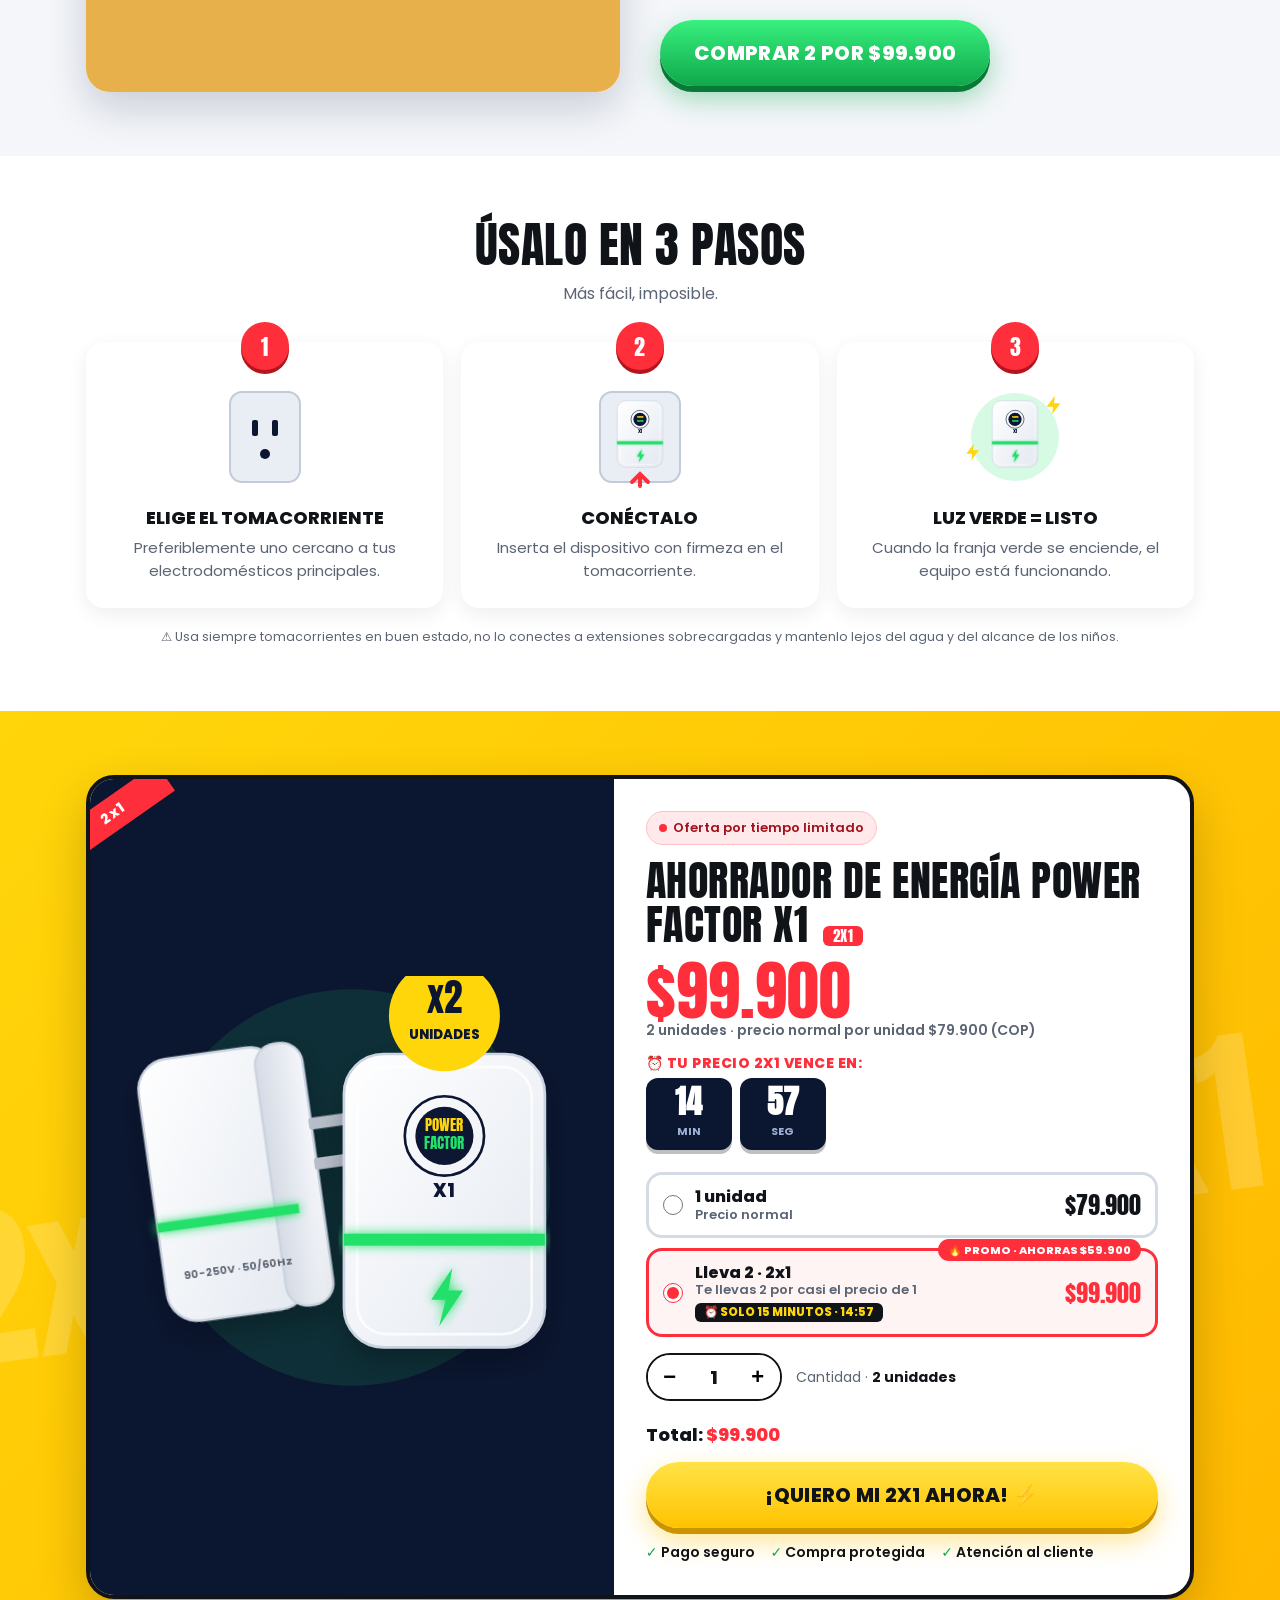
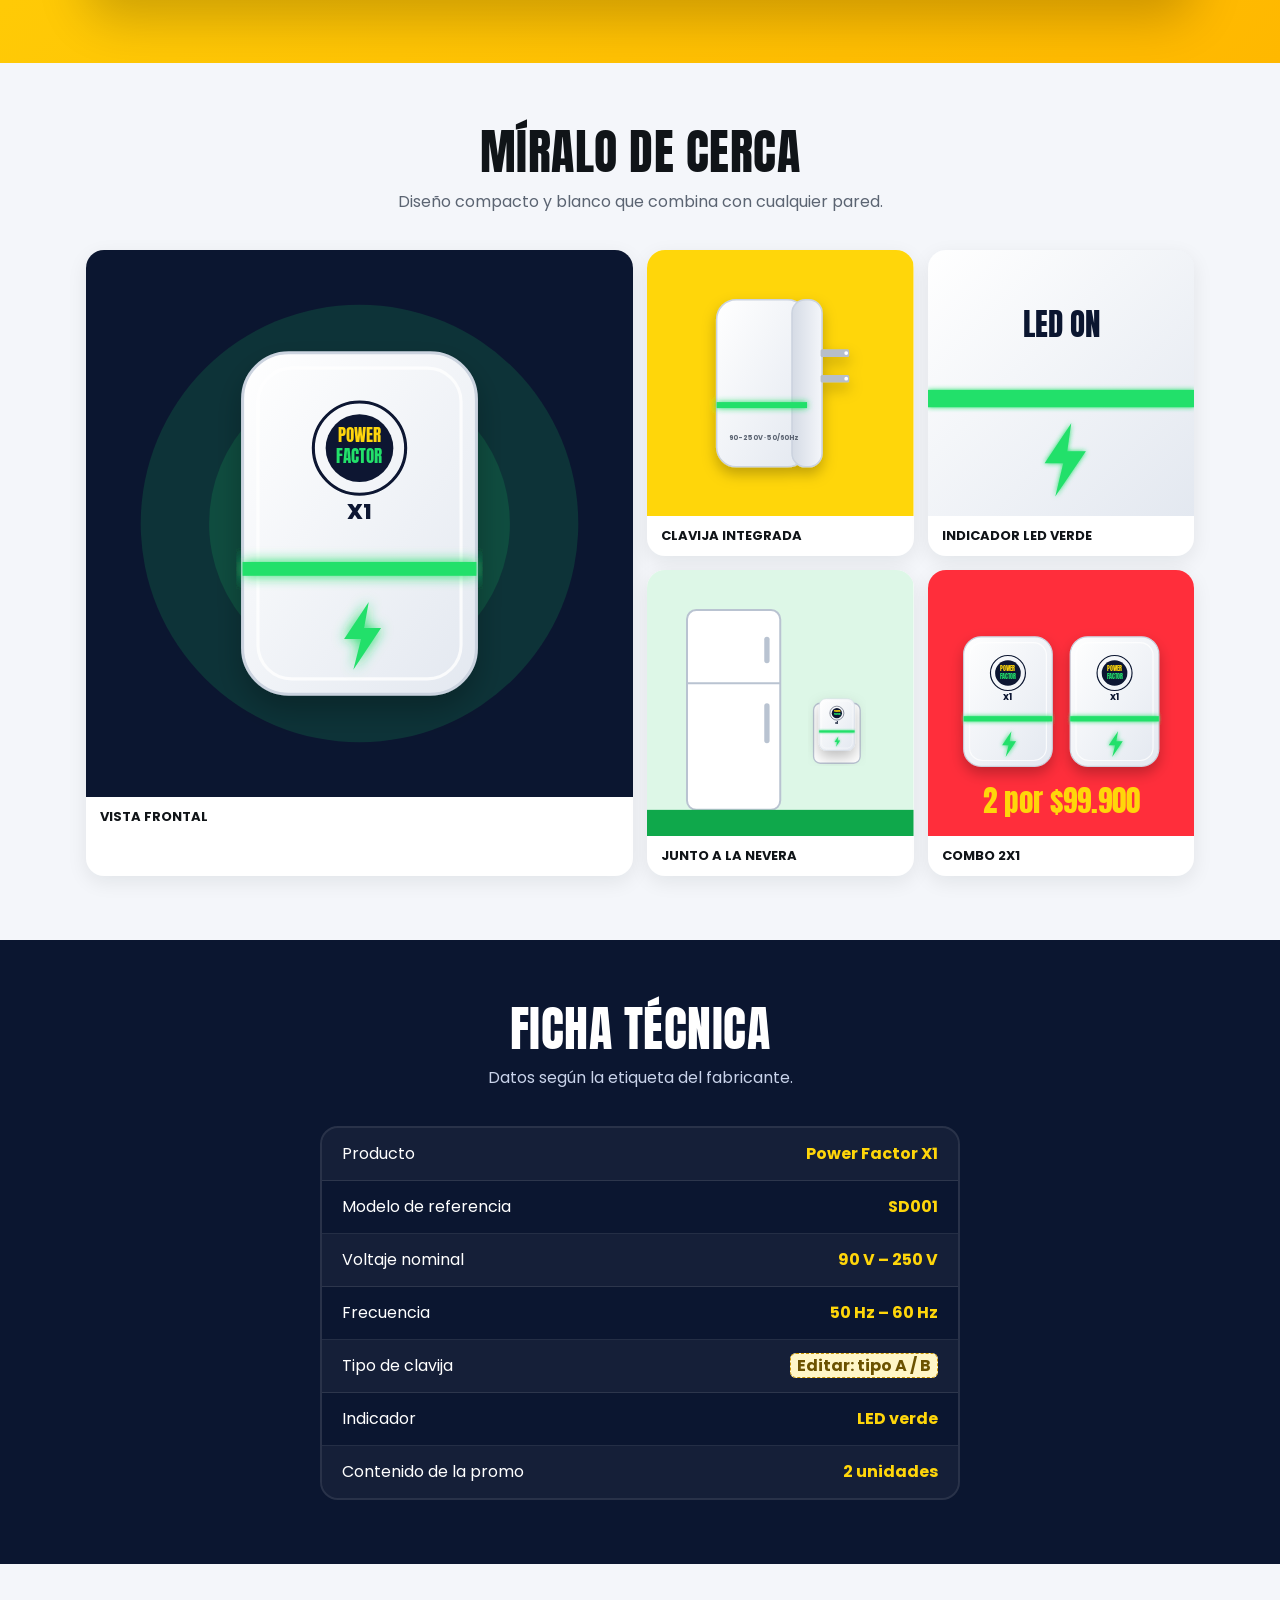
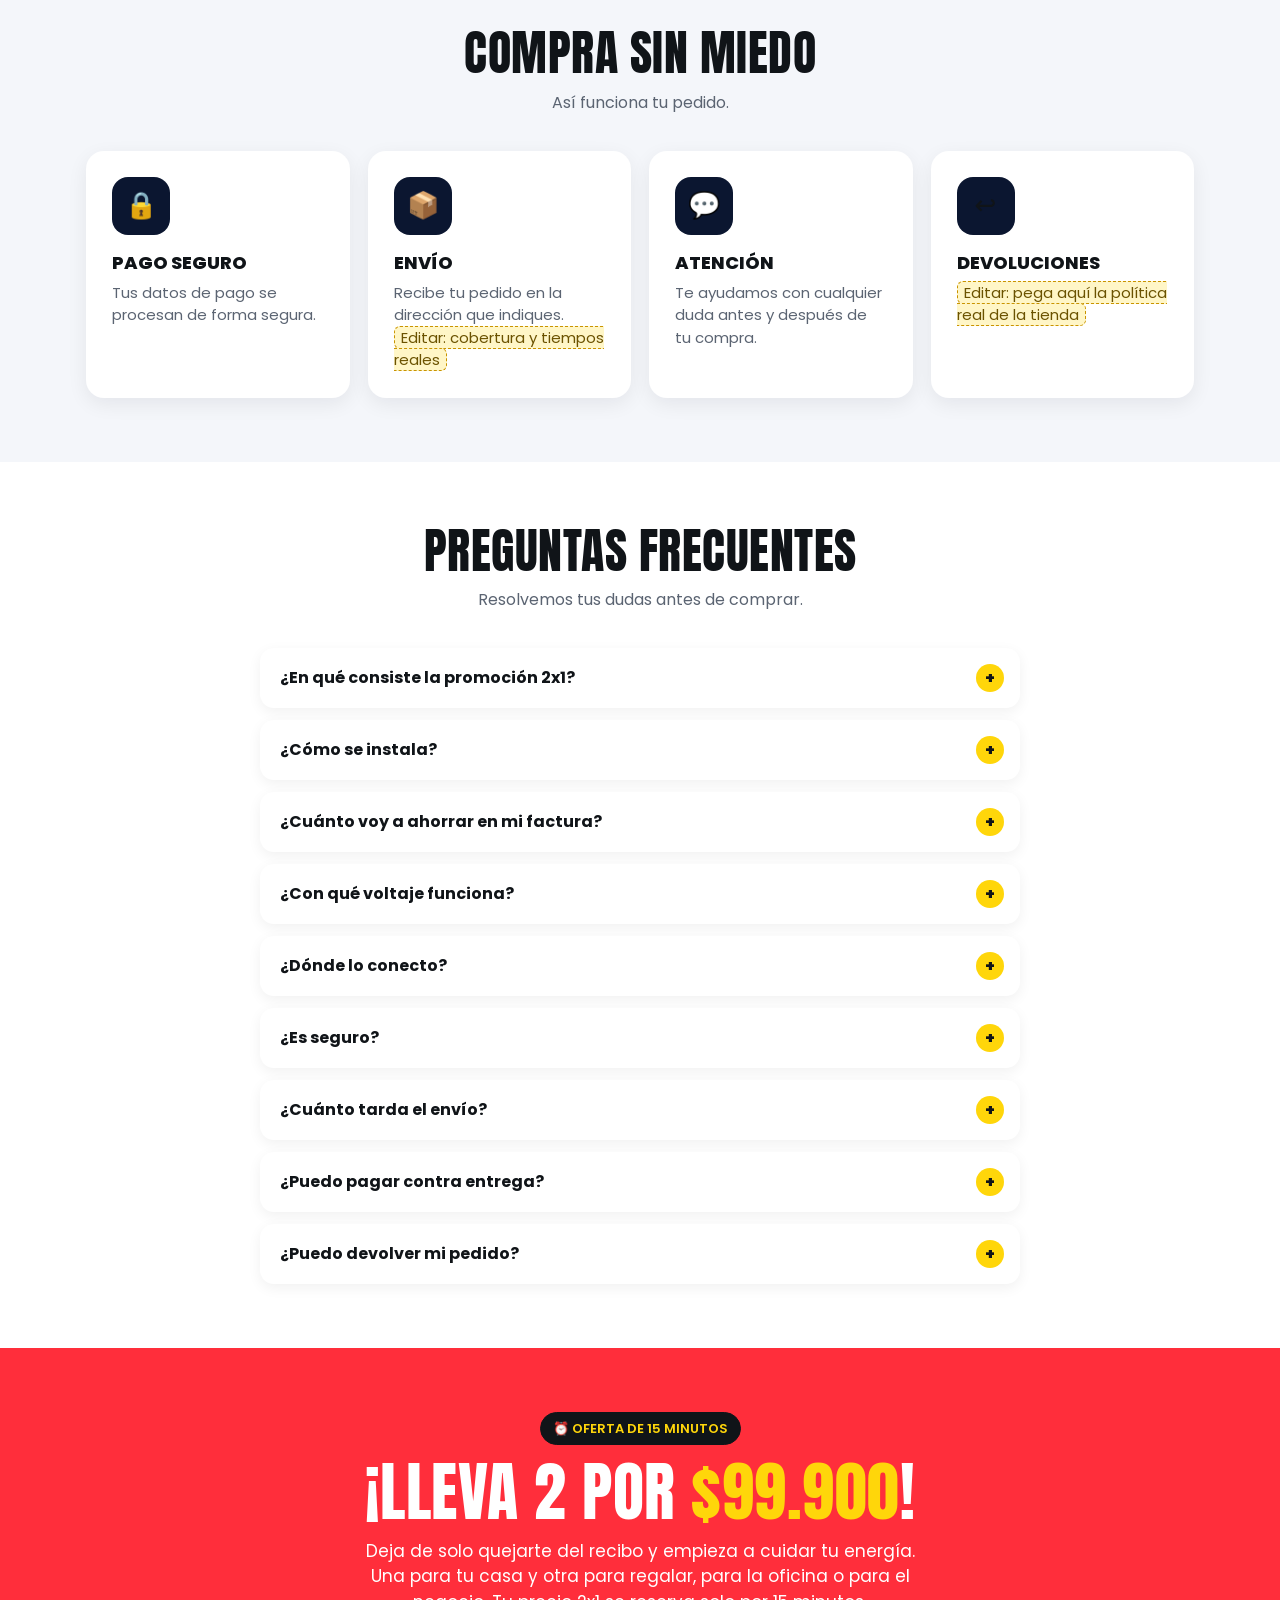
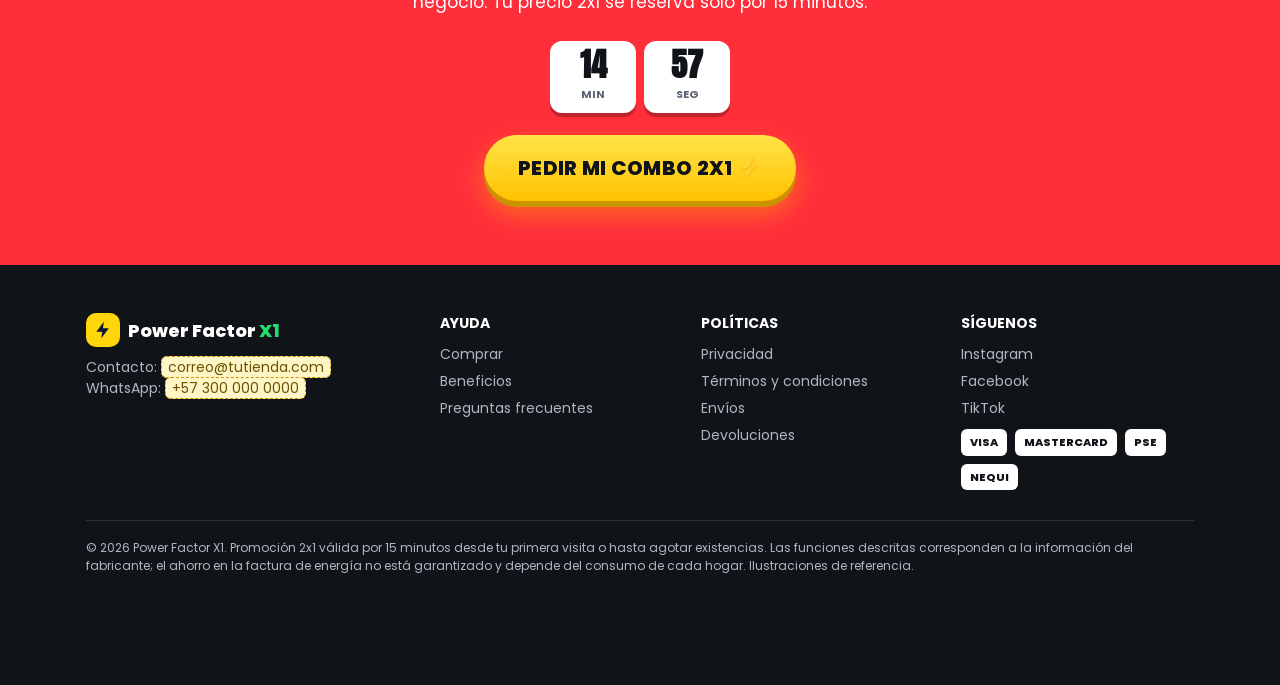
==== commit 8f601554: "Change promo to a 15-minute per-visitor offer window Co-Authored-By: Claude Opus 5.5 <noreply@anthro" ====
--- a/power-factor-x1/index.html
+++ b/power-factor-x1/index.html
@@ -85,7 +85,7 @@
 
   /* ---------- TIMER ---------- */
   .timer{display:flex;gap:8px;margin:4px 0 22px}
-  .timer .u{background:#fff;color:var(--ink);border-radius:12px;min-width:66px;padding:8px 6px;text-align:center;box-shadow:0 4px 0 rgba(0,0,0,.25)}
+  .timer .u{background:#fff;color:var(--ink);border-radius:12px;min-width:86px;padding:8px 6px;text-align:center;box-shadow:0 4px 0 rgba(0,0,0,.25)}
   .timer .u b{display:block;font-family:Anton,sans-serif;font-size:32px;line-height:1;font-variant-numeric:tabular-nums}
   .timer .u small{font-size:11px;font-weight:700;color:var(--muted);text-transform:uppercase}
   .timer-label{font-weight:800;color:var(--yellow);text-transform:uppercase;font-size:14px;letter-spacing:.5px}
@@ -303,7 +303,7 @@
 
 <!-- ================= PROMO BAR ================= -->
 <div class="promobar">
-  🔥 PROMO <b>2x1</b> — Lleva 2 por $99.900 · ⏰ Tiempo limitado · Termina en <span class="mini-timer" data-mini>--:--:--</span>
+  🔥 PROMO <b>2x1</b> — Lleva 2 por $99.900 · ⏰ Tu oferta vence en <span class="mini-timer" data-mini>--:--:--</span>
 </div>
 
 <!-- ================= HEADER ================= -->
@@ -330,10 +330,8 @@
         <div class="price">$99.900<small>2 unidades · Precio normal $79.900 c/u</small></div>
       </div>
 
-      <div class="timer-label">⏰ La promo termina en:</div>
+      <div class="timer-label">⏰ Tu 2x1 está reservado por:</div>
       <div class="timer" data-timer>
-        <div class="u"><b data-d>00</b><small>Días</small></div>
-        <div class="u"><b data-h>00</b><small>Horas</small></div>
         <div class="u"><b data-m>00</b><small>Min</small></div>
         <div class="u"><b data-s>00</b><small>Seg</small></div>
       </div>
@@ -542,19 +540,17 @@
         <h2>Ahorrador De Energía Power Factor X1 <span class="tag-2x1">2x1</span></h2>
         <div class="price" style="margin:12px 0 16px">$99.900<small>2 unidades · precio normal por unidad $79.900 (COP)</small></div>
 
-        <div class="timer-label">⏰ Termina en:</div>
+        <div class="timer-label">⏰ Tu precio 2x1 vence en:</div>
         <div class="timer" data-timer>
-          <div class="u"><b data-d>00</b><small>Días</small></div>
-          <div class="u"><b data-h>00</b><small>Horas</small></div>
           <div class="u"><b data-m>00</b><small>Min</small></div>
           <div class="u"><b data-s>00</b><small>Seg</small></div>
         </div>
 
-        <div class="ended-msg">La promoción 2x1 ha finalizado. Puedes seguir comprando por unidad a $79.900.</div>
+        <div class="ended-msg">Tu tiempo para el 2x1 terminó. Puedes seguir comprando por unidad a $79.900.</div>
 
         <div class="packs">
           <label class="pack"><input type="radio" name="pack" value="1"><span class="p-name">1 unidad<small>Precio normal</small></span><span class="p-price">$79.900</span></label>
-          <label class="pack"><span class="best">🔥 PROMO · AHORRAS $59.900</span><input type="radio" name="pack" value="2" checked><span class="p-name">Lleva 2 · 2x1<small>Te llevas 2 por casi el precio de 1</small><span class="limit">⏰ TIEMPO LIMITADO · <span data-mini>--:--:--</span></span></span><span class="p-price" style="color:var(--red)">$99.900</span></label>
+          <label class="pack"><span class="best">🔥 PROMO · AHORRAS $59.900</span><input type="radio" name="pack" value="2" checked><span class="p-name">Lleva 2 · 2x1<small>Te llevas 2 por casi el precio de 1</small><span class="limit">⏰ SOLO 15 MINUTOS · <span data-mini>--:--:--</span></span></span><span class="p-price" style="color:var(--red)">$99.900</span></label>
         </div>
 
         <div class="qty">
@@ -651,7 +647,7 @@
     <h2 class="rv">Preguntas frecuentes</h2>
     <p class="lead rv">Resolvemos tus dudas antes de comprar.</p>
     <div class="faq rv">
-      <details><summary>¿En qué consiste la promoción 2x1?</summary><p>El precio normal es $79.900 COP por unidad. Con la promo pagas $99.900 COP y recibes 2 unidades del Power Factor X1. La promoción es válida hasta la fecha que indica el contador o hasta agotar existencias.</p></details>
+      <details><summary>¿En qué consiste la promoción 2x1?</summary><p>El precio normal es $79.900 COP por unidad. Con la promo pagas $99.900 COP y recibes 2 unidades del Power Factor X1. Al entrar a la página tu precio 2x1 queda reservado por 15 minutos. Cuando el contador llega a cero, la oferta vence y el precio vuelve a $79.900 por unidad.</p></details>
       <details><summary>¿Cómo se instala?</summary><p>Solo lo conectas a un tomacorriente. Cuando la franja verde se enciende, el dispositivo está activo. No requiere herramientas ni cableado.</p></details>
       <details><summary>¿Cuánto voy a ahorrar en mi factura?</summary><p>No podemos prometer un porcentaje de ahorro. En los hogares el medidor registra principalmente la energía activa que consumen tus aparatos, así que el efecto en la factura depende de tu instalación, tus equipos y tus hábitos de consumo. Lo que más reduce la factura sigue siendo apagar lo que no usas y usar equipos eficientes.</p></details>
       <details><summary>¿Con qué voltaje funciona?</summary><p>Según el fabricante, funciona entre 90 V y 250 V a 50/60 Hz, por lo que es compatible con la red eléctrica doméstica de Colombia (110–120 V).</p></details>
@@ -667,12 +663,10 @@
 <!-- ================= CTA FINAL ================= -->
 <section class="final">
   <div class="wrap">
-    <div class="chip rv" style="background:var(--ink);border-color:var(--ink);color:var(--yellow)">⏰ TIEMPO LIMITADO</div>
+    <div class="chip rv" style="background:var(--ink);border-color:var(--ink);color:var(--yellow)">⏰ OFERTA DE 15 MINUTOS</div>
     <h2 class="rv">¡Lleva 2 por <span>$99.900</span>!</h2>
-    <p class="rv">Deja de solo quejarte del recibo y empieza a cuidar tu energía. Una para tu casa y otra para regalar, para la oficina o para el negocio. La promo 2x1 es por tiempo limitado.</p>
+    <p class="rv">Deja de solo quejarte del recibo y empieza a cuidar tu energía. Una para tu casa y otra para regalar, para la oficina o para el negocio. Tu precio 2x1 se reserva solo por 15 minutos.</p>
     <div class="timer rv" data-timer>
-      <div class="u"><b data-d>00</b><small>Días</small></div>
-      <div class="u"><b data-h>00</b><small>Horas</small></div>
       <div class="u"><b data-m>00</b><small>Min</small></div>
       <div class="u"><b data-s>00</b><small>Seg</small></div>
     </div>
@@ -706,7 +700,7 @@
         <div class="pay"><span>VISA</span><span>MASTERCARD</span><span>PSE</span><span>NEQUI</span></div>
       </div>
     </div>
-    <div class="legal">© <span id="yr"></span> Power Factor X1. Promoción 2x1 válida hasta la fecha indicada o hasta agotar existencias. Las funciones descritas corresponden a la información del fabricante; el ahorro en la factura de energía no está garantizado y depende del consumo de cada hogar. Ilustraciones de referencia.</div>
+    <div class="legal">© <span id="yr"></span> Power Factor X1. Promoción 2x1 válida por 15 minutos desde tu primera visita o hasta agotar existencias. Las funciones descritas corresponden a la información del fabricante; el ahorro en la factura de energía no está garantizado y depende del consumo de cada hogar. Ilustraciones de referencia.</div>
   </div>
 </footer>
 
@@ -721,8 +715,8 @@
    CONFIGURACIÓN — edita estos valores
 ========================================================== */
 const CONFIG = {
-  // Fecha REAL en que termina la promo 2x1 (hora Colombia, -05:00).
-  promoEnd: "2026-10-31T23:59:59-05:00",
+  // Minutos que dura la oferta 2x1 para cada visitante (cuenta desde su primera visita)
+  offerMinutes: 15,
   // Precios en COP
   unitPrice: 79900,           // 1 unidad
   comboPrice: 99900,          // promo 2x1 (2 unidades)
@@ -735,27 +729,31 @@
 const fmt = n => "$" + n.toLocaleString("es-CO");
 const pad = n => String(n).padStart(2, "0");
 
-/* ---------- Contador real hasta CONFIG.promoEnd ---------- */
-const end = new Date(CONFIG.promoEnd).getTime();
+/* ---------- Contador de 15 minutos por visitante ----------
+   Empieza en la primera visita y se guarda en el navegador: recargar la
+   página NO lo reinicia. Al llegar a cero, el 2x1 se desactiva de verdad. */
+const KEY = "pfx1_offer_start";
+let start = Date.now();
+try {
+  const saved = Number(localStorage.getItem(KEY));
+  if (saved) start = saved; else localStorage.setItem(KEY, String(start));
+} catch (e) {}
+const end = start + CONFIG.offerMinutes * 6e4;
 function tick(){
   let diff = Math.max(0, end - Date.now());
-  const d = Math.floor(diff / 864e5); diff -= d * 864e5;
-  const h = Math.floor(diff / 36e5);  diff -= h * 36e5;
-  const m = Math.floor(diff / 6e4);   diff -= m * 6e4;
+  const m = Math.floor(diff / 6e4); diff -= m * 6e4;
   const s = Math.floor(diff / 1e3);
   document.querySelectorAll("[data-timer]").forEach(t => {
-    t.querySelector("[data-d]").textContent = pad(d);
-    t.querySelector("[data-h]").textContent = pad(h);
     t.querySelector("[data-m]").textContent = pad(m);
     t.querySelector("[data-s]").textContent = pad(s);
   });
-  const mini = (d > 0 ? d + "d " : "") + pad(h) + ":" + pad(m) + ":" + pad(s);
-  document.querySelectorAll("[data-mini]").forEach(e => e.textContent = mini);
-  if (end - Date.now() <= 0){
+  document.querySelectorAll("[data-mini]").forEach(e => e.textContent = pad(m) + ":" + pad(s));
+  if (end - Date.now() <= 0 && !document.body.classList.contains("promo-ended")){
     document.body.classList.add("promo-ended");
     document.querySelectorAll("[data-timer]").forEach(t => t.classList.add("ended"));
-    document.querySelectorAll("[data-mini]").forEach(e => e.textContent = "finalizada");
+    document.querySelectorAll("[data-mini]").forEach(e => e.textContent = "vencida");
     clearInterval(timerId);
+    if (window.pfReady) endPromo();
   }
 }
 const timerId = setInterval(tick, 1000); tick();
@@ -780,11 +778,14 @@
   qty = Math.min(10, Math.max(1, qty + Number(b.dataset.qty))); renderQty();
 }));
 document.querySelectorAll('input[name="pack"]').forEach(r => r.addEventListener("change", renderQty));
-if (document.body.classList.contains("promo-ended")){
+function endPromo(){
   const two = document.querySelector('input[name="pack"][value="2"]');
   two.disabled = true; two.closest(".pack").style.opacity = .45;
   document.querySelector('input[name="pack"][value="1"]').checked = true;
+  renderQty();
 }
+if (document.body.classList.contains("promo-ended")) endPromo();
+window.pfReady = true;
 renderQty();
 
 /* ---------- Botón de compra ---------- */
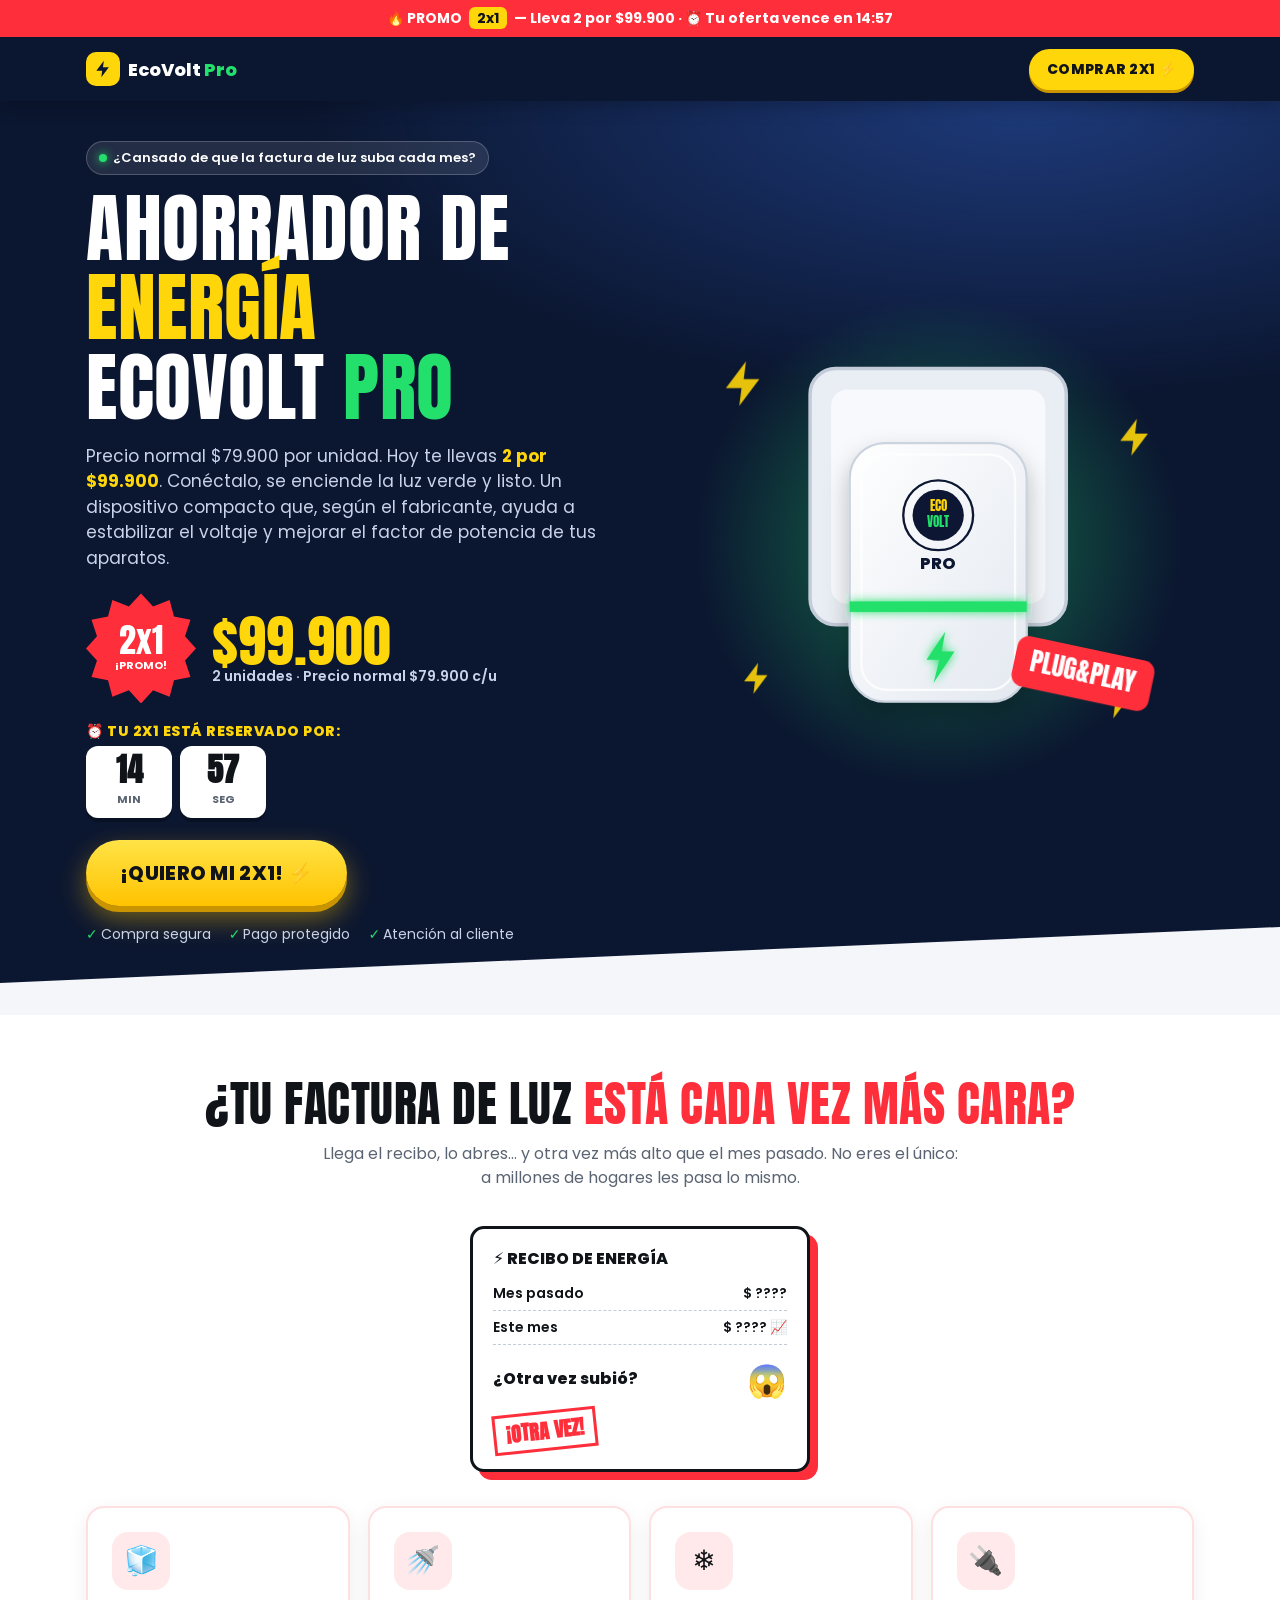
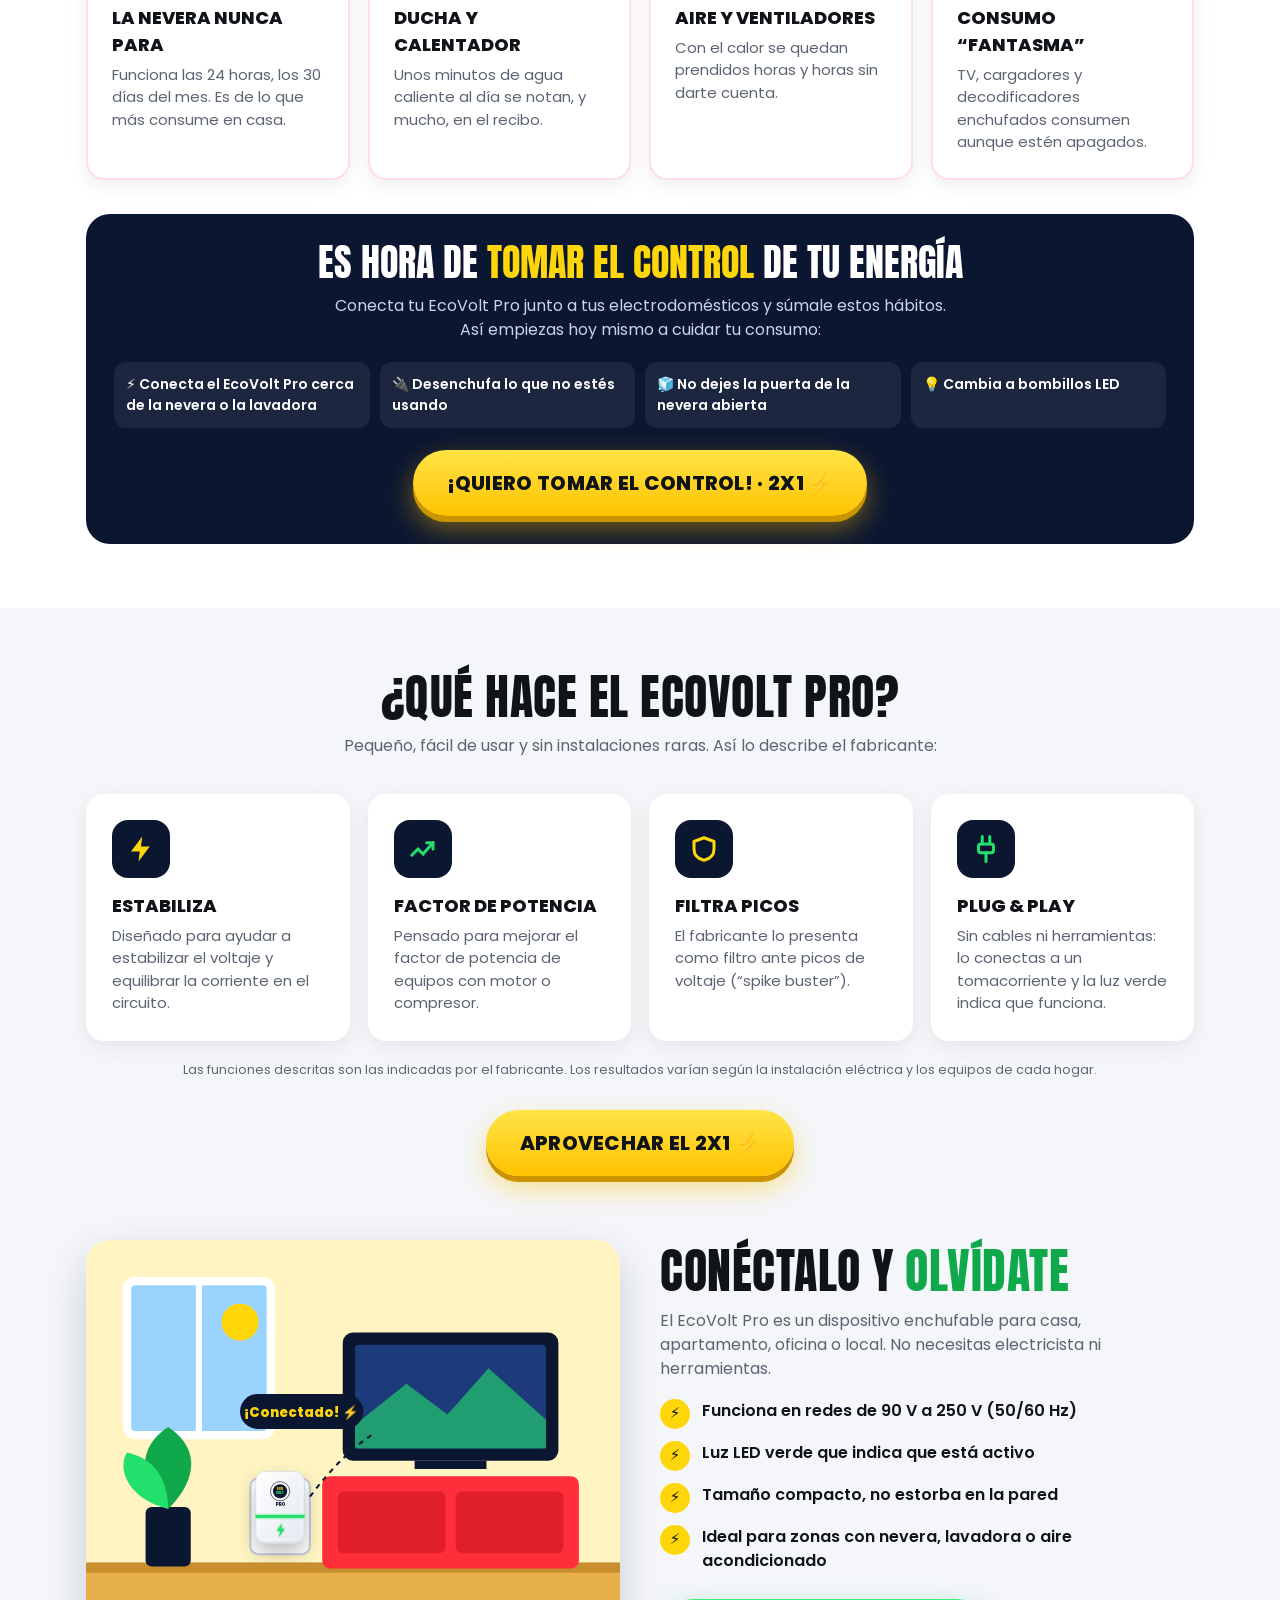
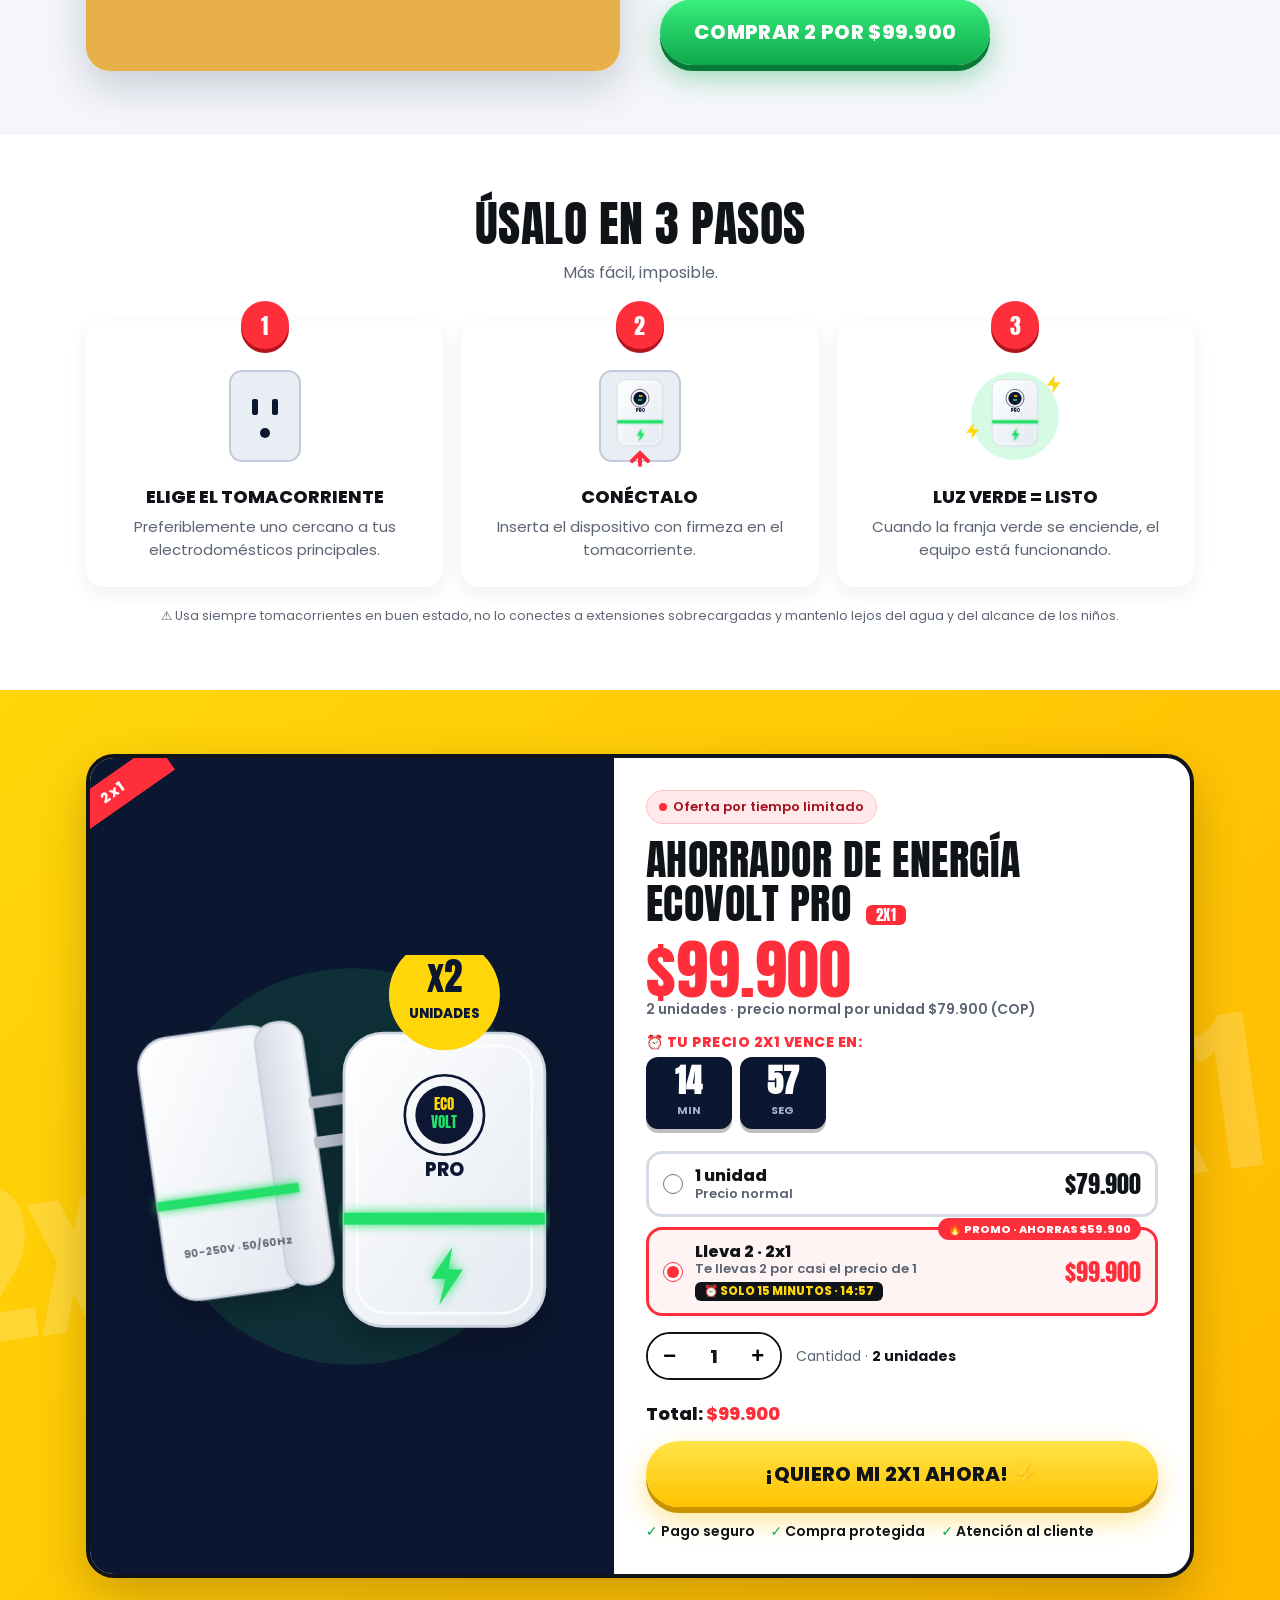
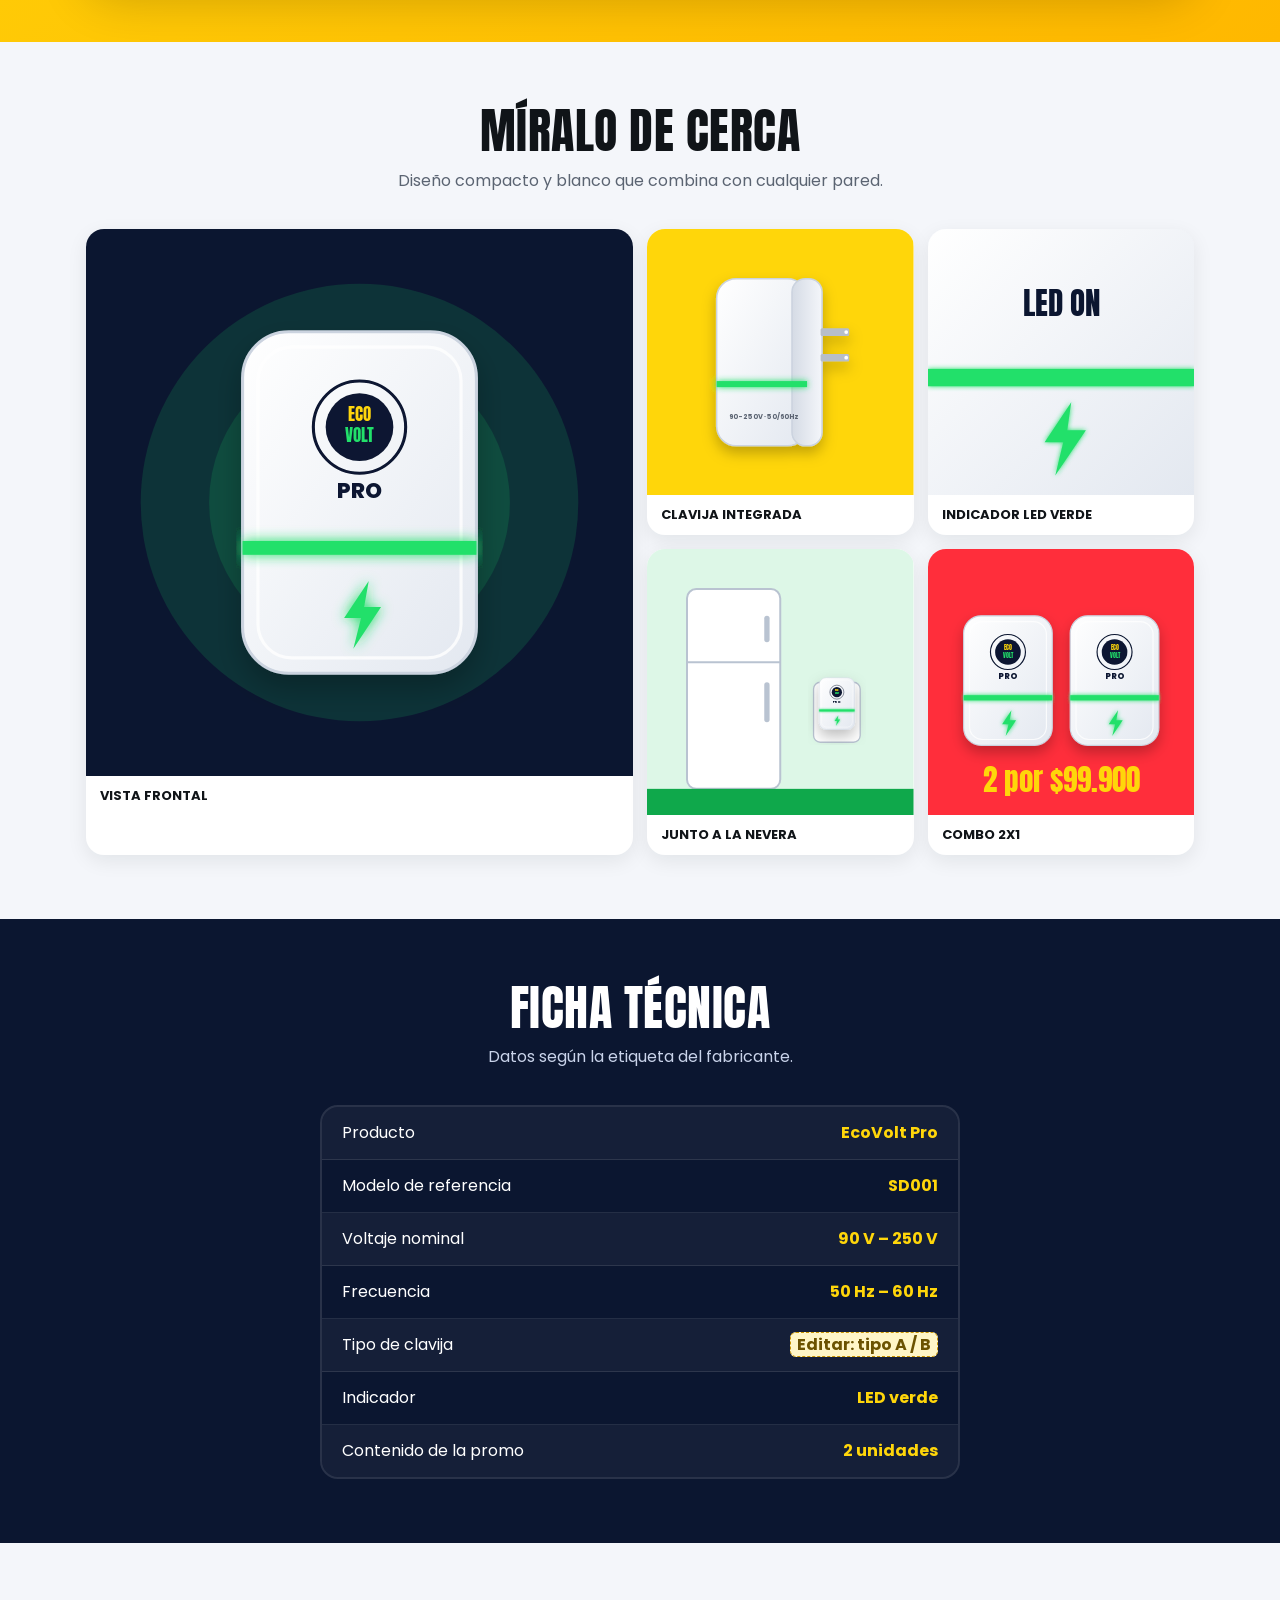
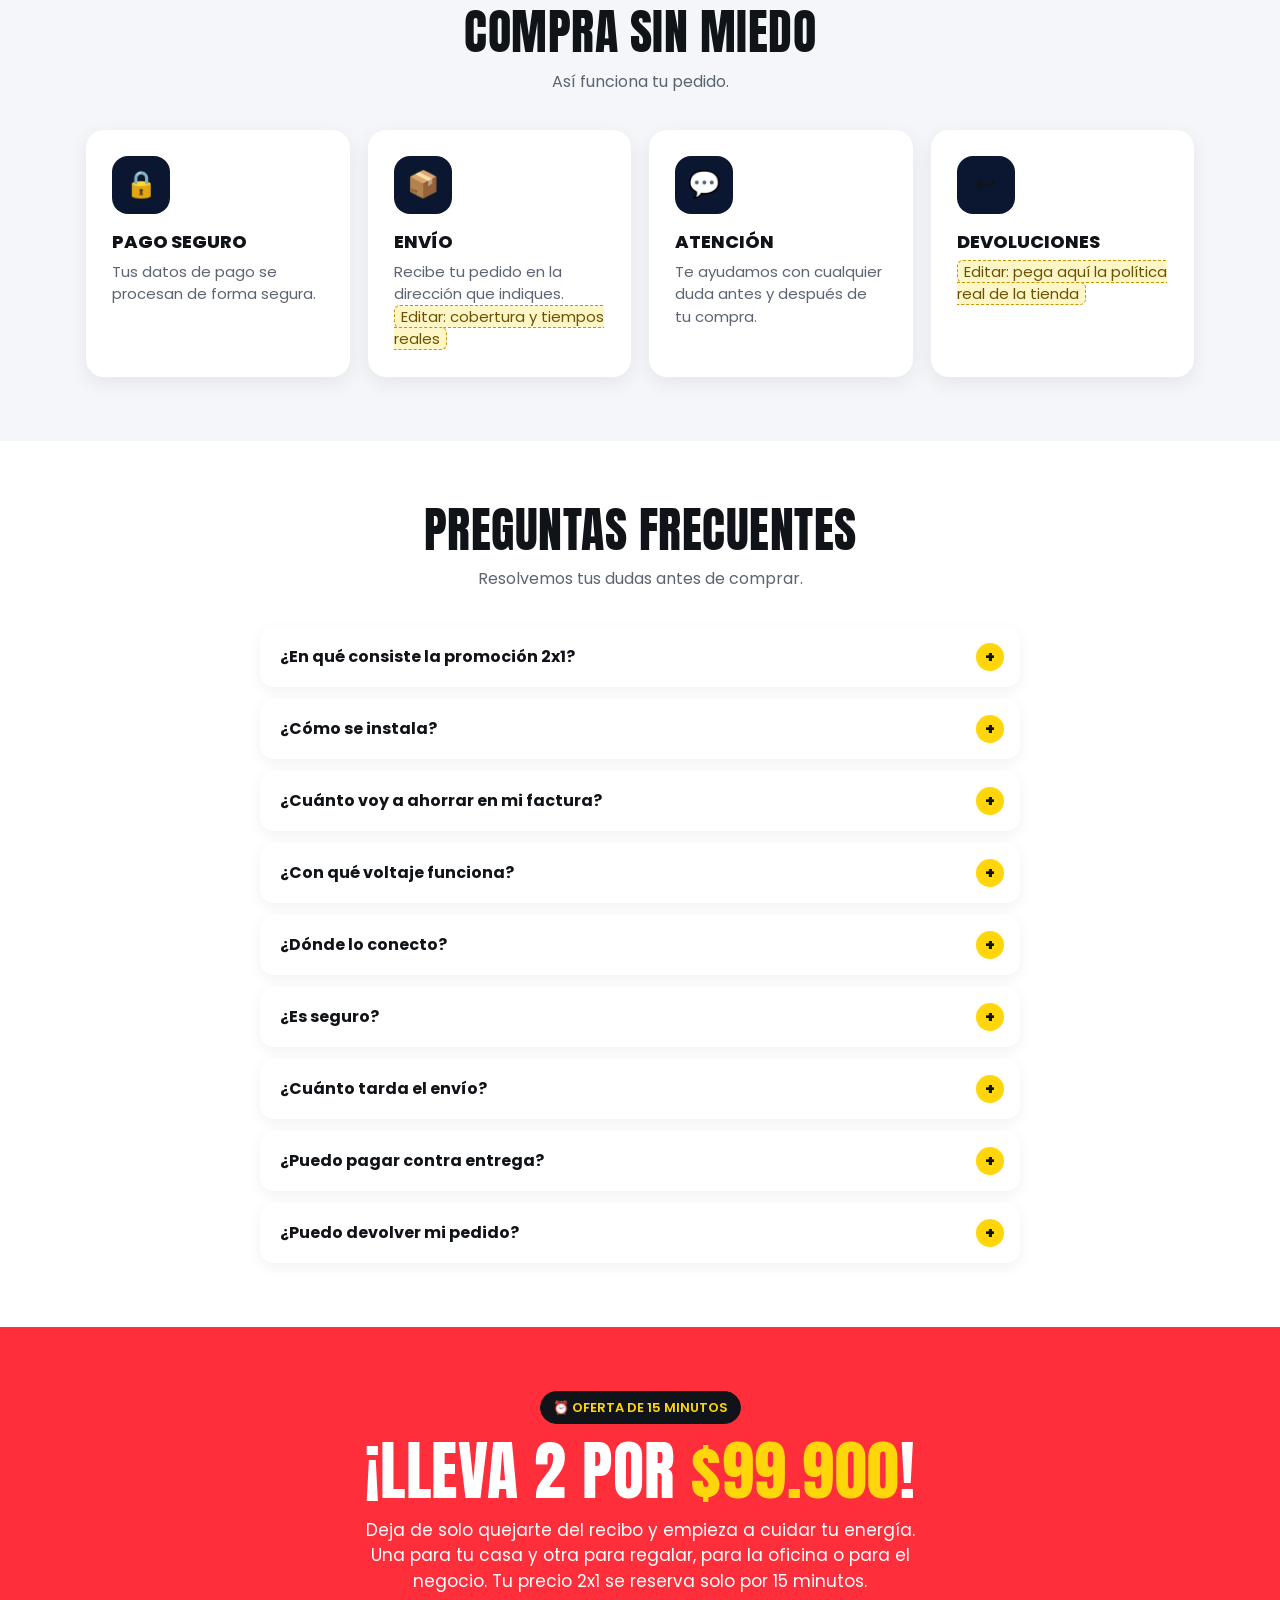
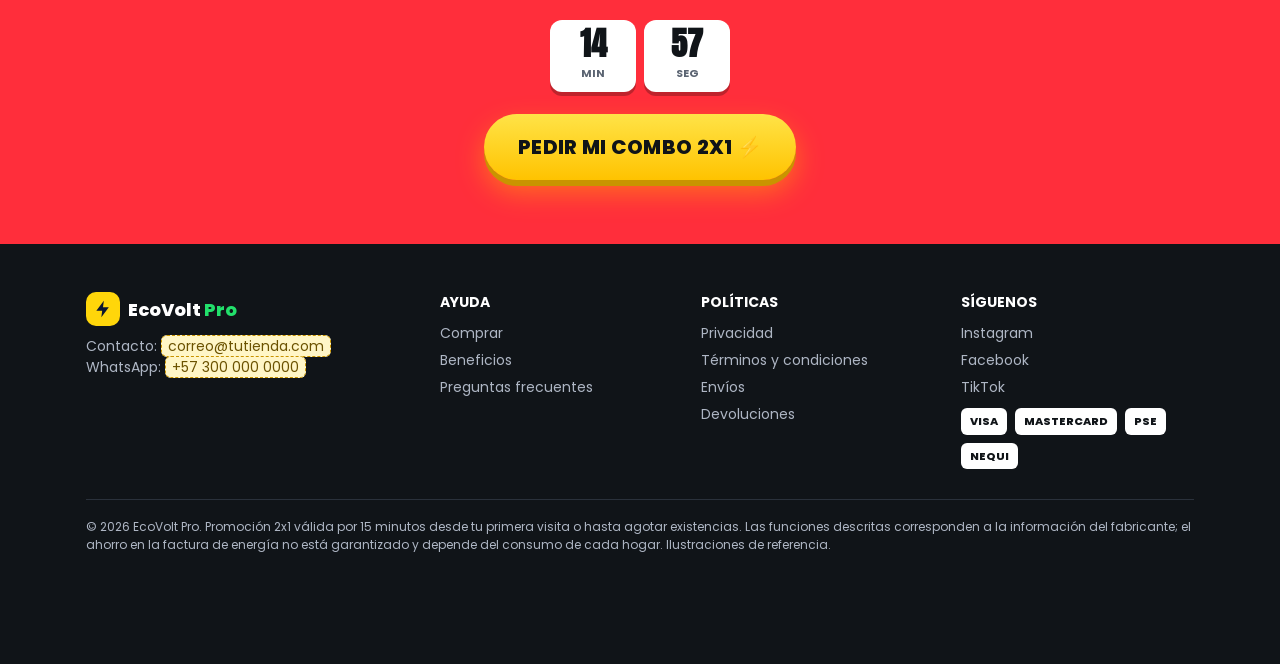
==== commit e7d4901b: "Rename product to EcoVolt Pro Co-Authored-By: Claude Opus 5.5 <noreply@anthropic.com> Claude-Session" ====
--- a/power-factor-x1/index.html
+++ b/power-factor-x1/index.html
@@ -3,8 +3,8 @@
 <head>
 <meta charset="utf-8">
 <meta name="viewport" content="width=device-width, initial-scale=1">
-<title>Power Factor X1 – Promo 2x1</title>
-<meta name="description" content="Ahorrador De Energía Power Factor X1. Promoción 2x1 por $99.900 por tiempo limitado.">
+<title>EcoVolt Pro – Promo 2x1</title>
+<meta name="description" content="Ahorrador De Energía EcoVolt Pro. Promoción 2x1 por $99.900 por tiempo limitado.">
 <link rel="preconnect" href="https://fonts.googleapis.com">
 <link rel="preconnect" href="https://fonts.gstatic.com" crossorigin>
 <link href="https://fonts.googleapis.com/css2?family=Anton&family=Poppins:wght@400;600;700;800&display=swap" rel="stylesheet">
@@ -280,9 +280,9 @@
       <rect x="14" y="14" width="132" height="202" rx="22" fill="none" stroke="#fff" stroke-width="2" opacity=".8"/>
       <circle cx="80" cy="66" r="30" fill="none" stroke="#0B1630" stroke-width="2"/>
       <circle cx="80" cy="66" r="22" fill="#0B1630"/>
-      <text x="80" y="62" text-anchor="middle" font-family="Anton,Impact,sans-serif" font-size="11" fill="#FFD60A">POWER</text>
-      <text x="80" y="76" text-anchor="middle" font-family="Anton,Impact,sans-serif" font-size="11" fill="#22E06B">FACTOR</text>
-      <text x="80" y="112" text-anchor="middle" font-family="Poppins,sans-serif" font-weight="800" font-size="14" fill="#0B1630">X1</text>
+      <text x="80" y="62" text-anchor="middle" font-family="Anton,Impact,sans-serif" font-size="11" fill="#FFD60A">ECO</text>
+      <text x="80" y="76" text-anchor="middle" font-family="Anton,Impact,sans-serif" font-size="11" fill="#22E06B">VOLT</text>
+      <text x="80" y="112" text-anchor="middle" font-family="Poppins,sans-serif" font-weight="800" font-size="14" fill="#0B1630">PRO</text>
       <rect x="4" y="140" width="152" height="9" fill="#22E06B" filter="url(#glow)"/>
       <path d="M86 166 l-16 24 h11 l-5 20 l18 -27 h-11 z" fill="#22E06B" filter="url(#glow)"/>
     </symbol>
@@ -309,9 +309,9 @@
 <!-- ================= HEADER ================= -->
 <header>
   <div class="wrap">
-    <a href="#" class="logo" aria-label="Power Factor X1">
+    <a href="#" class="logo" aria-label="EcoVolt Pro">
       <span class="bolt"><svg width="20" height="20" fill="#0B1630"><use href="#bolt"/></svg></span>
-      <span>Power Factor <em>X1</em></span>
+      <span>EcoVolt <em>Pro</em></span>
     </a>
     <a href="#oferta" class="btn btn-sm header-cta">Comprar 2x1 ⚡</a>
   </div>
@@ -322,7 +322,7 @@
   <div class="wrap">
     <div class="rv">
       <div class="chip"><i></i> ¿Cansado de que la factura de luz suba cada mes?</div>
-      <h1>Ahorrador de <span class="y">Energía</span><br>Power Factor <span class="g">X1</span></h1>
+      <h1>Ahorrador de <span class="y">Energía</span><br>EcoVolt <span class="g">Pro</span></h1>
       <p class="sub">Precio normal $79.900 por unidad. Hoy te llevas <b style="color:#FFD60A">2 por $99.900</b>. Conéctalo, se enciende la luz verde y listo. Un dispositivo compacto que, según el fabricante, ayuda a estabilizar el voltaje y mejorar el factor de potencia de tus aparatos.</p>
 
       <div class="price-row">
@@ -342,7 +342,7 @@
 
     <!-- Ilustración hero: toma de pared + dispositivo -->
     <div class="hero-art rv">
-      <svg viewBox="0 0 440 440" role="img" aria-label="Ilustración del Power Factor X1 conectado a la pared">
+      <svg viewBox="0 0 440 440" role="img" aria-label="Ilustración del EcoVolt Pro conectado a la pared">
         <defs>
           <radialGradient id="halo"><stop offset="0" stop-color="#22E06B" stop-opacity=".45"/><stop offset="1" stop-color="#22E06B" stop-opacity="0"/></radialGradient>
         </defs>
@@ -392,9 +392,9 @@
 
     <div class="pain-cta rv">
       <h3>Es hora de <span>tomar el control</span> de tu energía</h3>
-      <p>Conecta tu Power Factor X1 junto a tus electrodomésticos y súmale estos hábitos. Así empiezas hoy mismo a cuidar tu consumo:</p>
+      <p>Conecta tu EcoVolt Pro junto a tus electrodomésticos y súmale estos hábitos. Así empiezas hoy mismo a cuidar tu consumo:</p>
       <div class="habits">
-        <div>⚡ Conecta el Power Factor X1 cerca de la nevera o la lavadora</div>
+        <div>⚡ Conecta el EcoVolt Pro cerca de la nevera o la lavadora</div>
         <div>🔌 Desenchufa lo que no estés usando</div>
         <div>🧊 No dejes la puerta de la nevera abierta</div>
         <div>💡 Cambia a bombillos LED</div>
@@ -407,7 +407,7 @@
 <!-- ================= BENEFICIOS ================= -->
 <section id="beneficios">
   <div class="wrap">
-    <h2 class="rv">¿Qué hace el Power Factor X1?</h2>
+    <h2 class="rv">¿Qué hace el EcoVolt Pro?</h2>
     <p class="lead rv">Pequeño, fácil de usar y sin instalaciones raras. Así lo describe el fabricante:</p>
     <div class="grid g4">
       <div class="card rv">
@@ -477,7 +477,7 @@
     </div>
     <div class="rv">
       <h2>Conéctalo y <span style="color:var(--green-dark)">olvídate</span></h2>
-      <p style="color:var(--muted)">El Power Factor X1 es un dispositivo enchufable para casa, apartamento, oficina o local. No necesitas electricista ni herramientas.</p>
+      <p style="color:var(--muted)">El EcoVolt Pro es un dispositivo enchufable para casa, apartamento, oficina o local. No necesitas electricista ni herramientas.</p>
       <ul class="checklist">
         <li>Funciona en redes de 90 V a 250 V (50/60 Hz)</li>
         <li>Luz LED verde que indica que está activo</li>
@@ -524,7 +524,7 @@
     <div class="offer-box rv">
       <div class="offer-art">
         <div class="ribbon">2x1</div>
-        <svg viewBox="0 0 360 320" role="img" aria-label="Dos unidades del Power Factor X1">
+        <svg viewBox="0 0 360 320" role="img" aria-label="Dos unidades del EcoVolt Pro">
           <circle cx="180" cy="160" r="150" fill="#22E06B" opacity=".12"/>
           <use href="#devSide" x="10" y="40" width="180" height="230" filter="url(#shadow)" transform="rotate(-8 100 150)"/>
           <use href="#dev" x="170" y="50" width="160" height="240" filter="url(#shadow)"/>
@@ -537,7 +537,7 @@
       </div>
       <div class="offer-body">
         <div class="chip" style="background:#FFE9EA;color:#A3121C;border-color:#FFC2C6"><i style="background:var(--red);box-shadow:none"></i> Oferta por tiempo limitado</div>
-        <h2>Ahorrador De Energía Power Factor X1 <span class="tag-2x1">2x1</span></h2>
+        <h2>Ahorrador De Energía EcoVolt Pro <span class="tag-2x1">2x1</span></h2>
         <div class="price" style="margin:12px 0 16px">$99.900<small>2 unidades · precio normal por unidad $79.900 (COP)</small></div>
 
         <div class="timer-label">⏰ Tu precio 2x1 vence en:</div>
@@ -616,7 +616,7 @@
     <h2 class="rv">Ficha técnica</h2>
     <p class="lead rv">Datos según la etiqueta del fabricante.</p>
     <div class="spec-table rv">
-      <div><span>Producto</span><b>Power Factor X1</b></div>
+      <div><span>Producto</span><b>EcoVolt Pro</b></div>
       <div><span>Modelo de referencia</span><b>SD001</b></div>
       <div><span>Voltaje nominal</span><b>90 V – 250 V</b></div>
       <div><span>Frecuencia</span><b>50 Hz – 60 Hz</b></div>
@@ -647,7 +647,7 @@
     <h2 class="rv">Preguntas frecuentes</h2>
     <p class="lead rv">Resolvemos tus dudas antes de comprar.</p>
     <div class="faq rv">
-      <details><summary>¿En qué consiste la promoción 2x1?</summary><p>El precio normal es $79.900 COP por unidad. Con la promo pagas $99.900 COP y recibes 2 unidades del Power Factor X1. Al entrar a la página tu precio 2x1 queda reservado por 15 minutos. Cuando el contador llega a cero, la oferta vence y el precio vuelve a $79.900 por unidad.</p></details>
+      <details><summary>¿En qué consiste la promoción 2x1?</summary><p>El precio normal es $79.900 COP por unidad. Con la promo pagas $99.900 COP y recibes 2 unidades del EcoVolt Pro. Al entrar a la página tu precio 2x1 queda reservado por 15 minutos. Cuando el contador llega a cero, la oferta vence y el precio vuelve a $79.900 por unidad.</p></details>
       <details><summary>¿Cómo se instala?</summary><p>Solo lo conectas a un tomacorriente. Cuando la franja verde se enciende, el dispositivo está activo. No requiere herramientas ni cableado.</p></details>
       <details><summary>¿Cuánto voy a ahorrar en mi factura?</summary><p>No podemos prometer un porcentaje de ahorro. En los hogares el medidor registra principalmente la energía activa que consumen tus aparatos, así que el efecto en la factura depende de tu instalación, tus equipos y tus hábitos de consumo. Lo que más reduce la factura sigue siendo apagar lo que no usas y usar equipos eficientes.</p></details>
       <details><summary>¿Con qué voltaje funciona?</summary><p>Según el fabricante, funciona entre 90 V y 250 V a 50/60 Hz, por lo que es compatible con la red eléctrica doméstica de Colombia (110–120 V).</p></details>
@@ -681,7 +681,7 @@
       <div>
         <a href="#" class="logo" style="color:#fff;margin-bottom:10px">
           <span class="bolt"><svg width="20" height="20" fill="#0B1630"><use href="#bolt"/></svg></span>
-          <span>Power Factor <em>X1</em></span>
+          <span>EcoVolt <em>Pro</em></span>
         </a>
         <p>Contacto: <span class="edit">correo@tutienda.com</span></p>
         <p>WhatsApp: <span class="edit">+57 300 000 0000</span></p>
@@ -700,7 +700,7 @@
         <div class="pay"><span>VISA</span><span>MASTERCARD</span><span>PSE</span><span>NEQUI</span></div>
       </div>
     </div>
-    <div class="legal">© <span id="yr"></span> Power Factor X1. Promoción 2x1 válida por 15 minutos desde tu primera visita o hasta agotar existencias. Las funciones descritas corresponden a la información del fabricante; el ahorro en la factura de energía no está garantizado y depende del consumo de cada hogar. Ilustraciones de referencia.</div>
+    <div class="legal">© <span id="yr"></span> EcoVolt Pro. Promoción 2x1 válida por 15 minutos desde tu primera visita o hasta agotar existencias. Las funciones descritas corresponden a la información del fabricante; el ahorro en la factura de energía no está garantizado y depende del consumo de cada hogar. Ilustraciones de referencia.</div>
   </div>
 </footer>
 
@@ -793,7 +793,7 @@
   e.preventDefault();
   if (CONFIG.checkoutUrl){ location.href = CONFIG.checkoutUrl; return; }
   const p = pack();
-  const msg = `Hola, quiero el Ahorrador De Energía Power Factor X1 (${p.name}): ${qty * p.units} unidad(es), total ${fmt(qty * p.price)}.`;
+  const msg = `Hola, quiero el Ahorrador De Energía EcoVolt Pro (${p.name}): ${qty * p.units} unidad(es), total ${fmt(qty * p.price)}.`;
   window.open(`https://wa.me/${CONFIG.whatsapp}?text=${encodeURIComponent(msg)}`, "_blank");
 });
 
